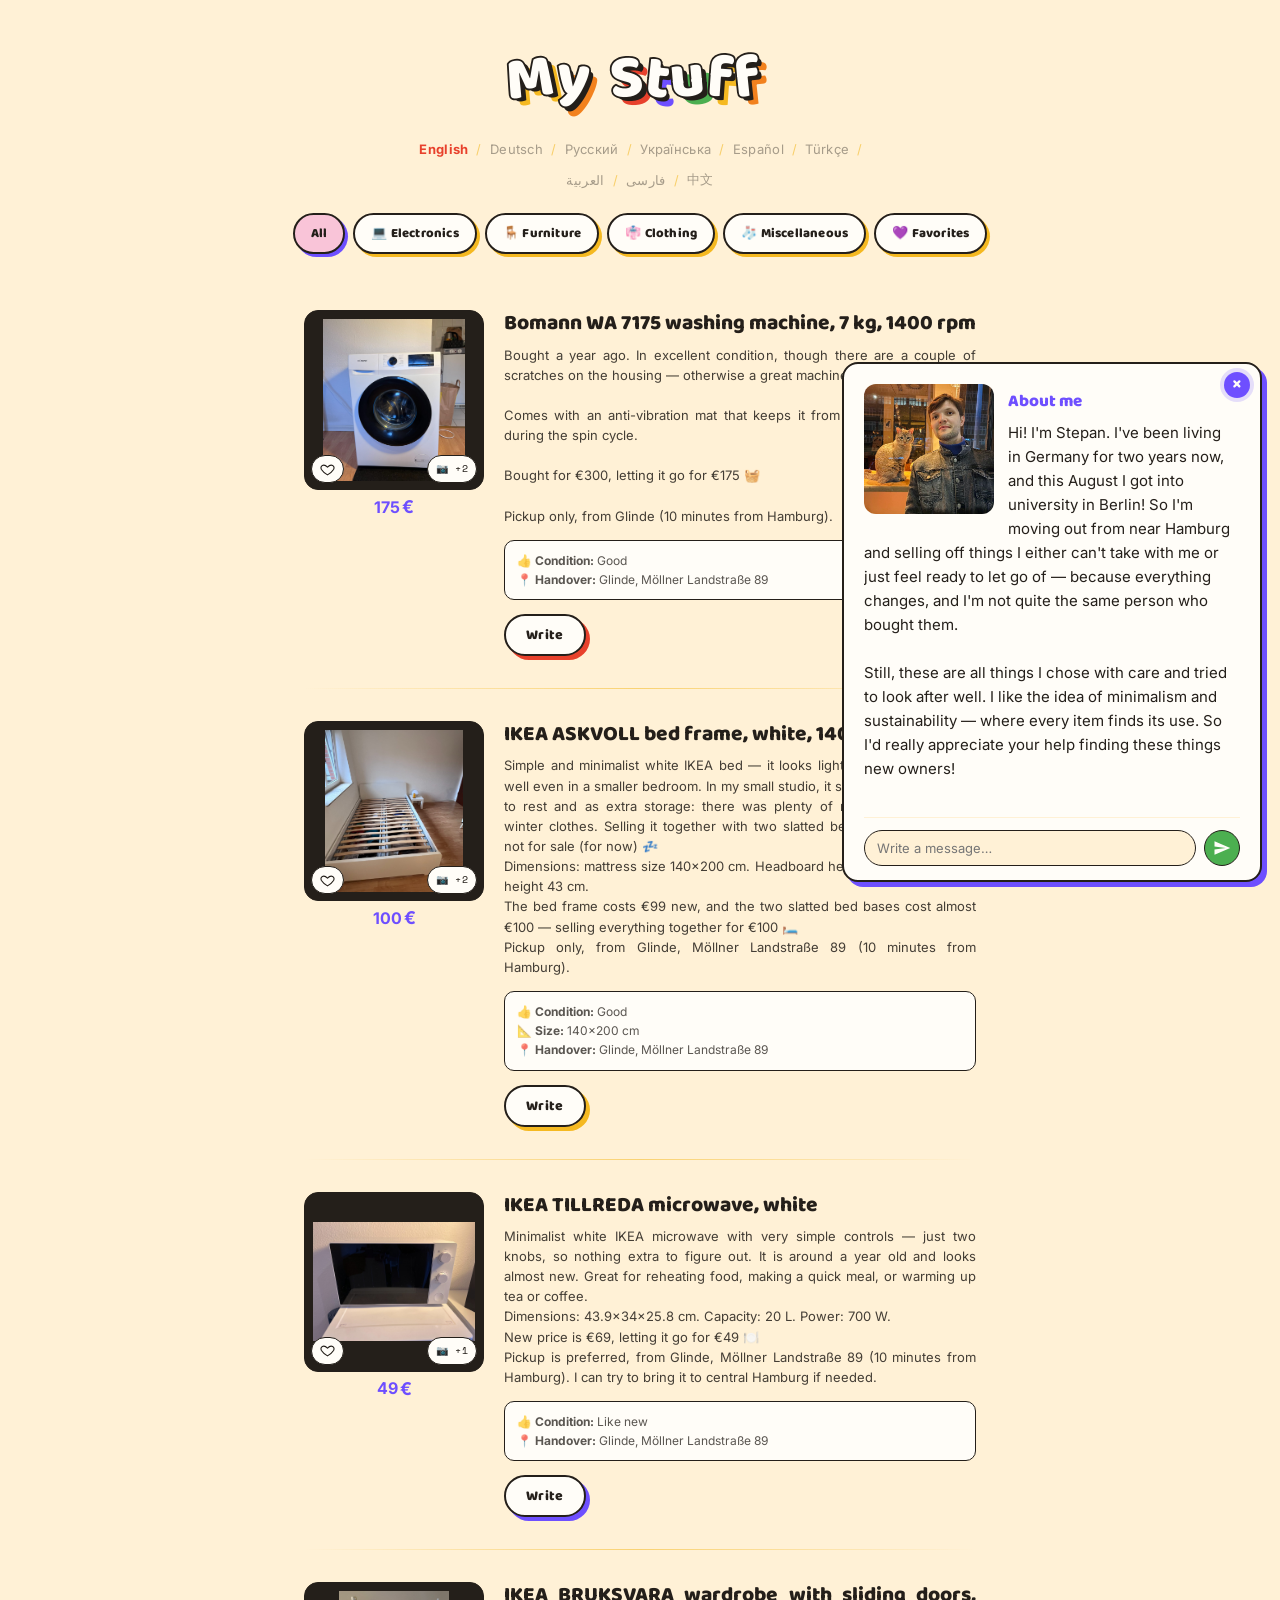
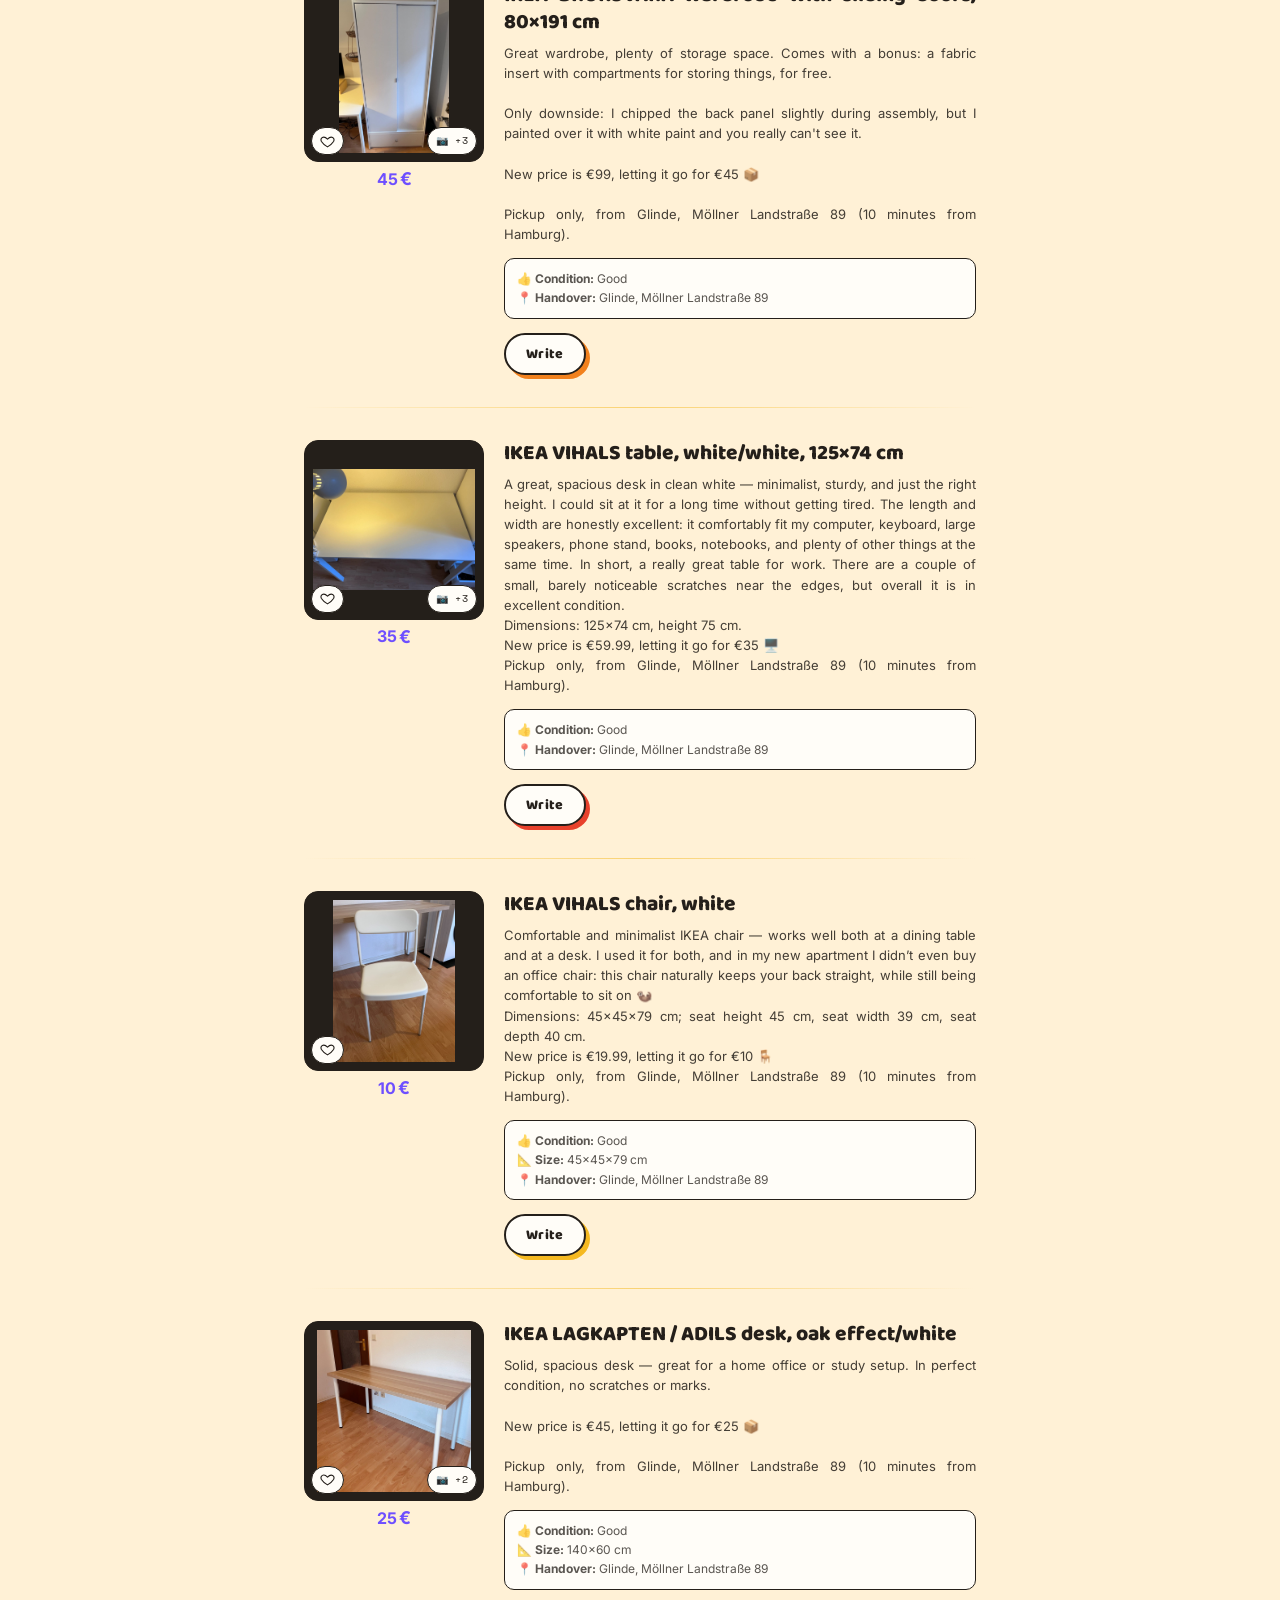
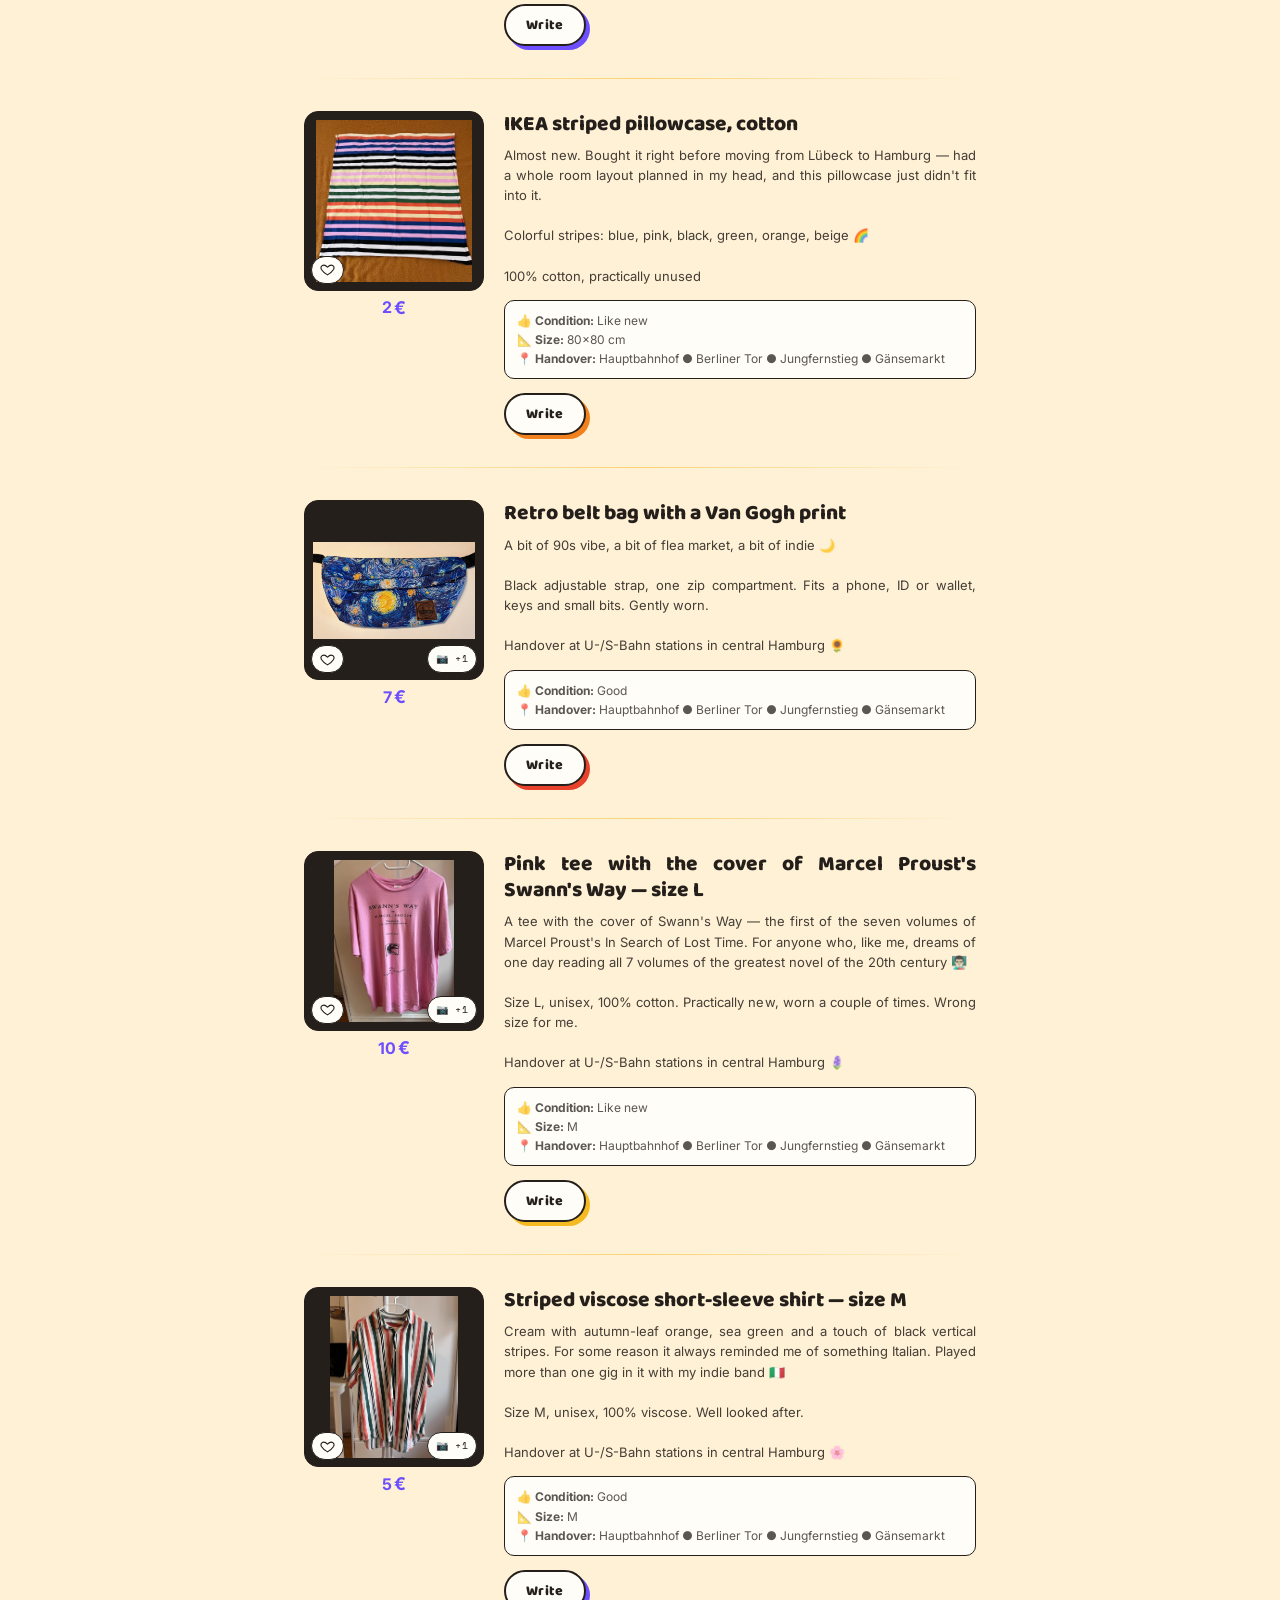
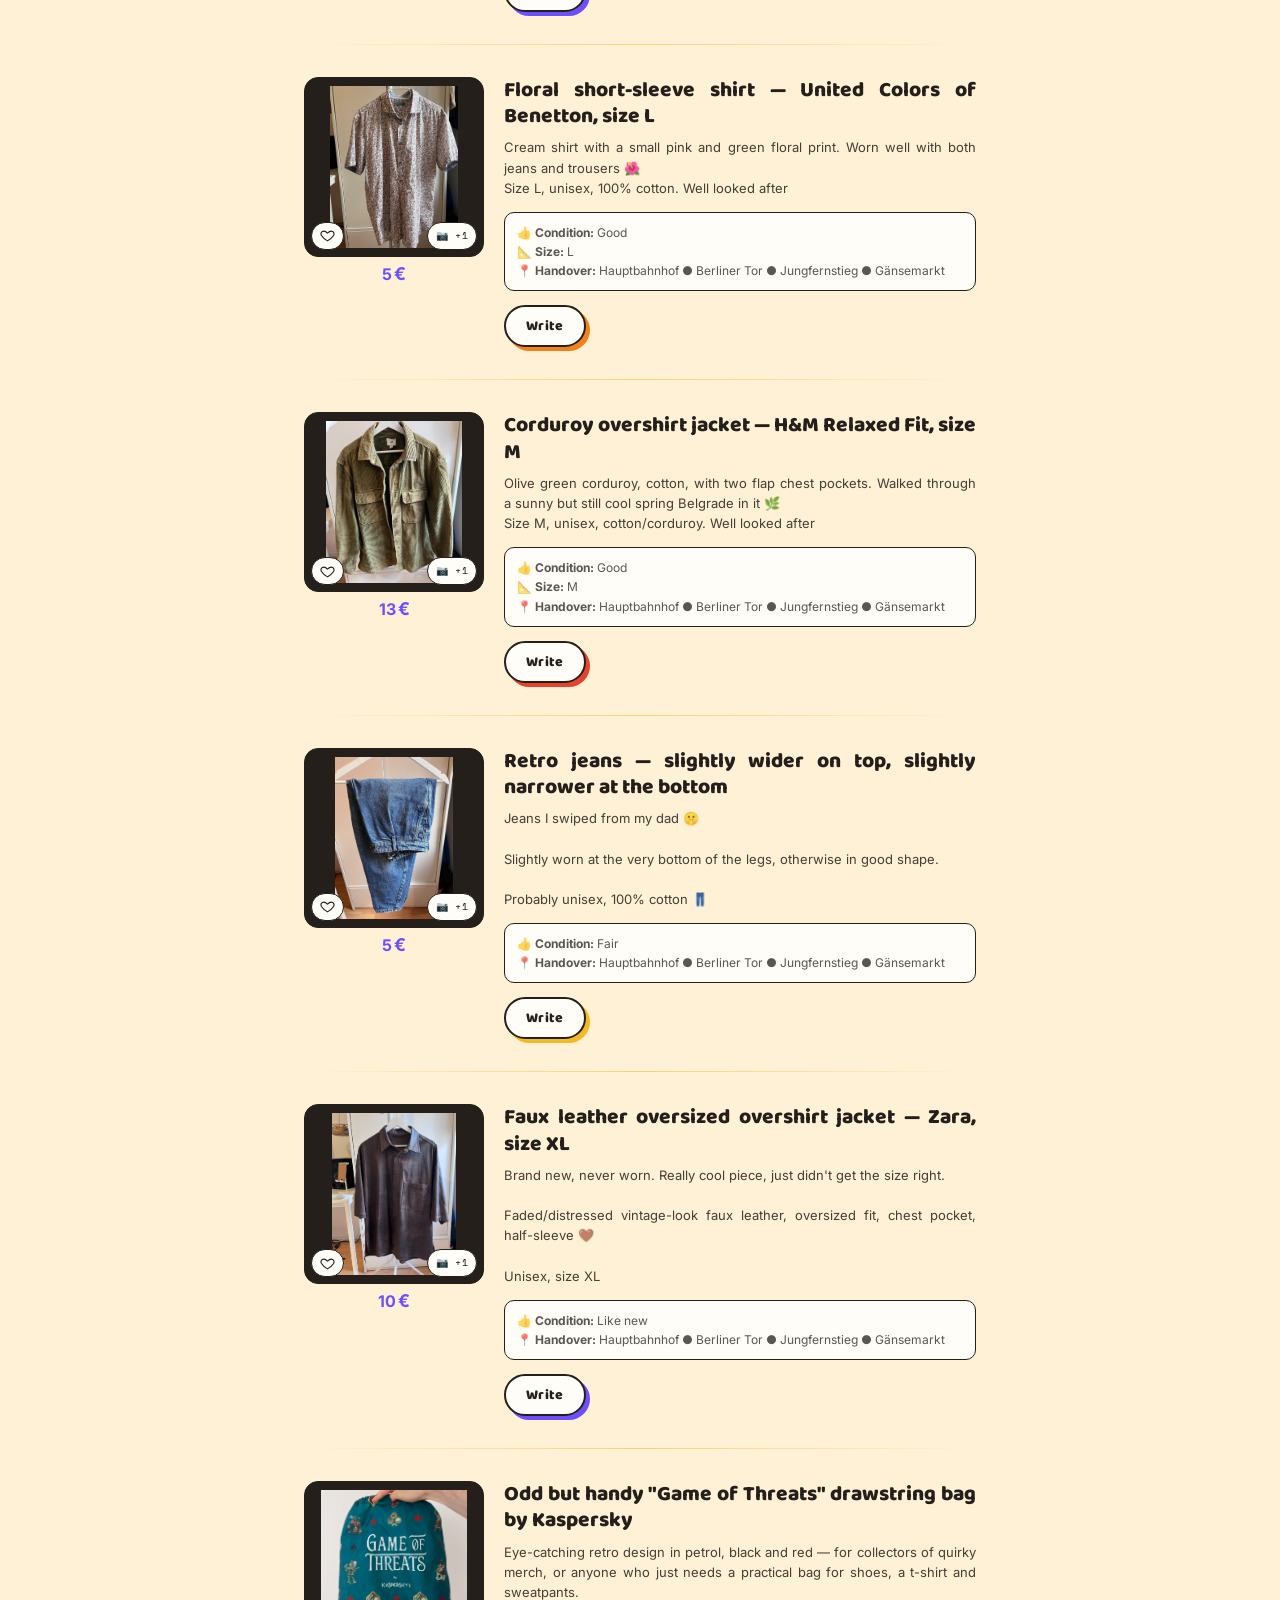
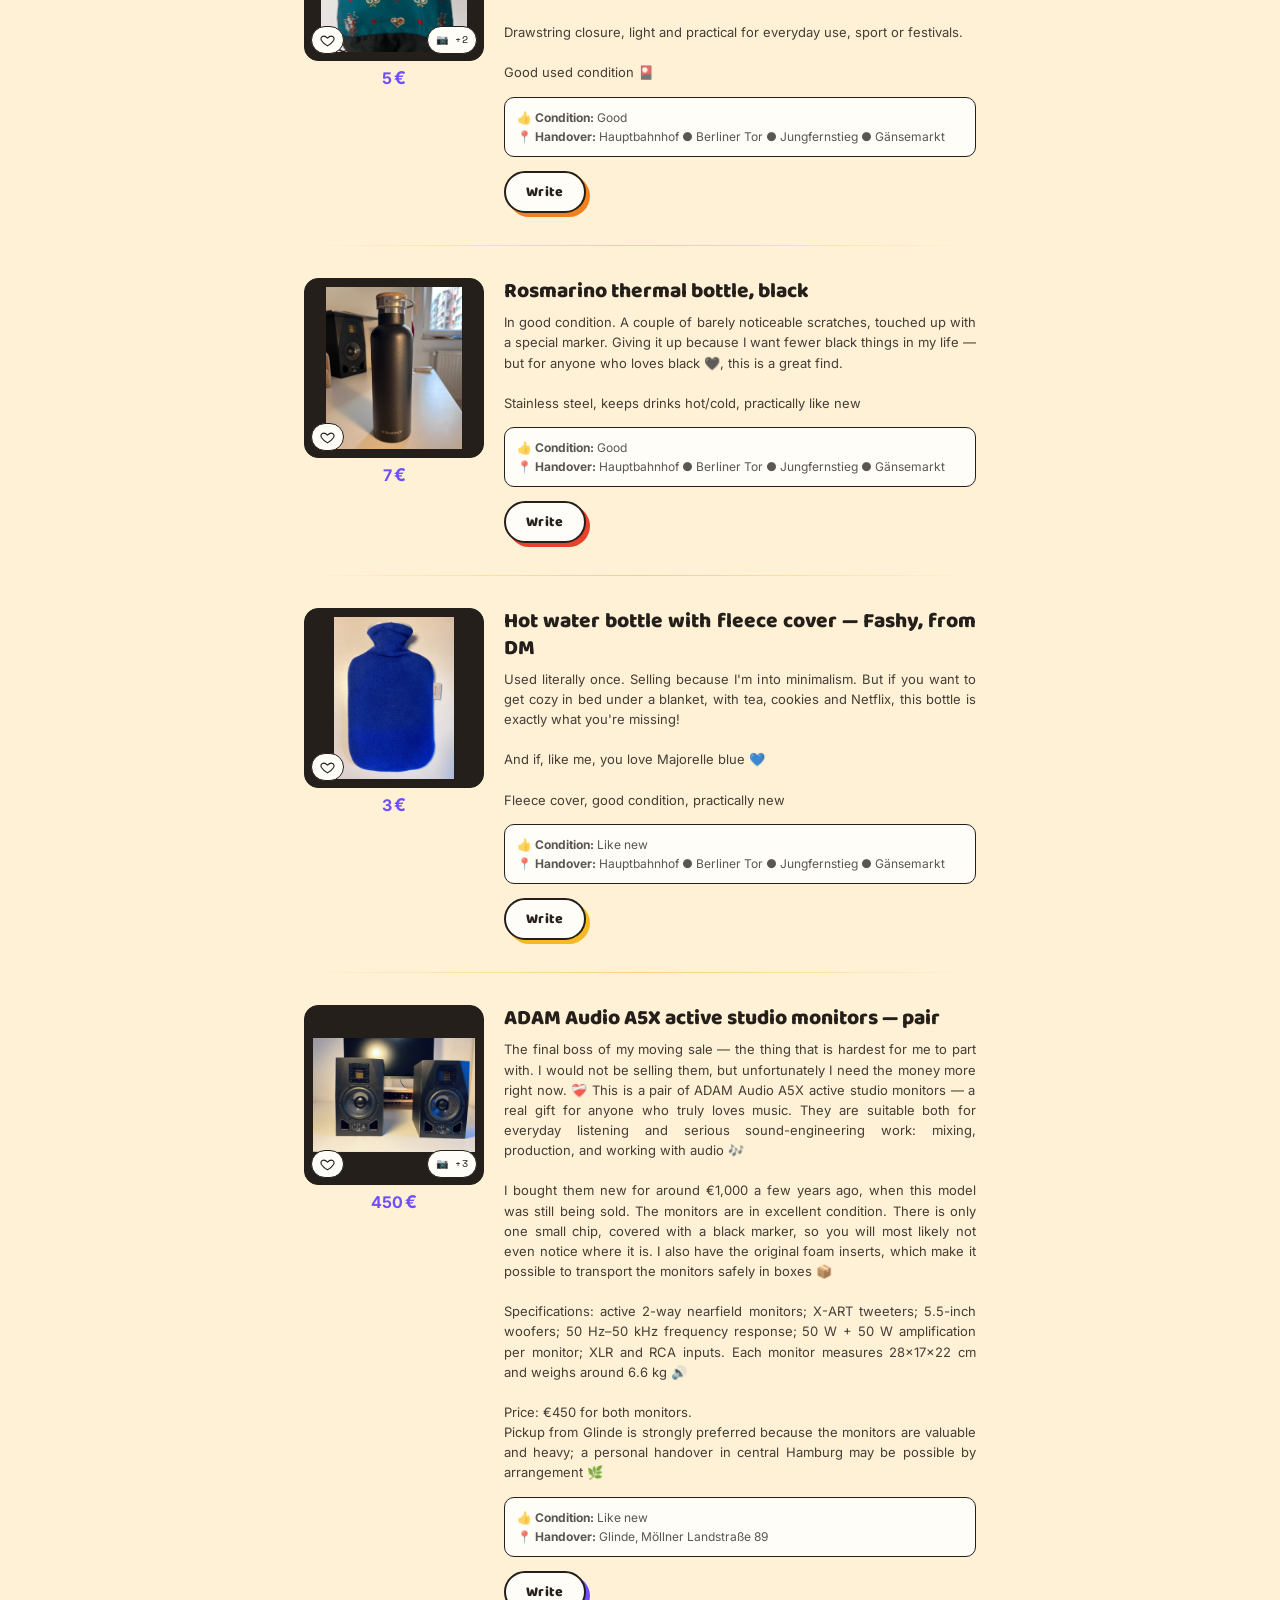
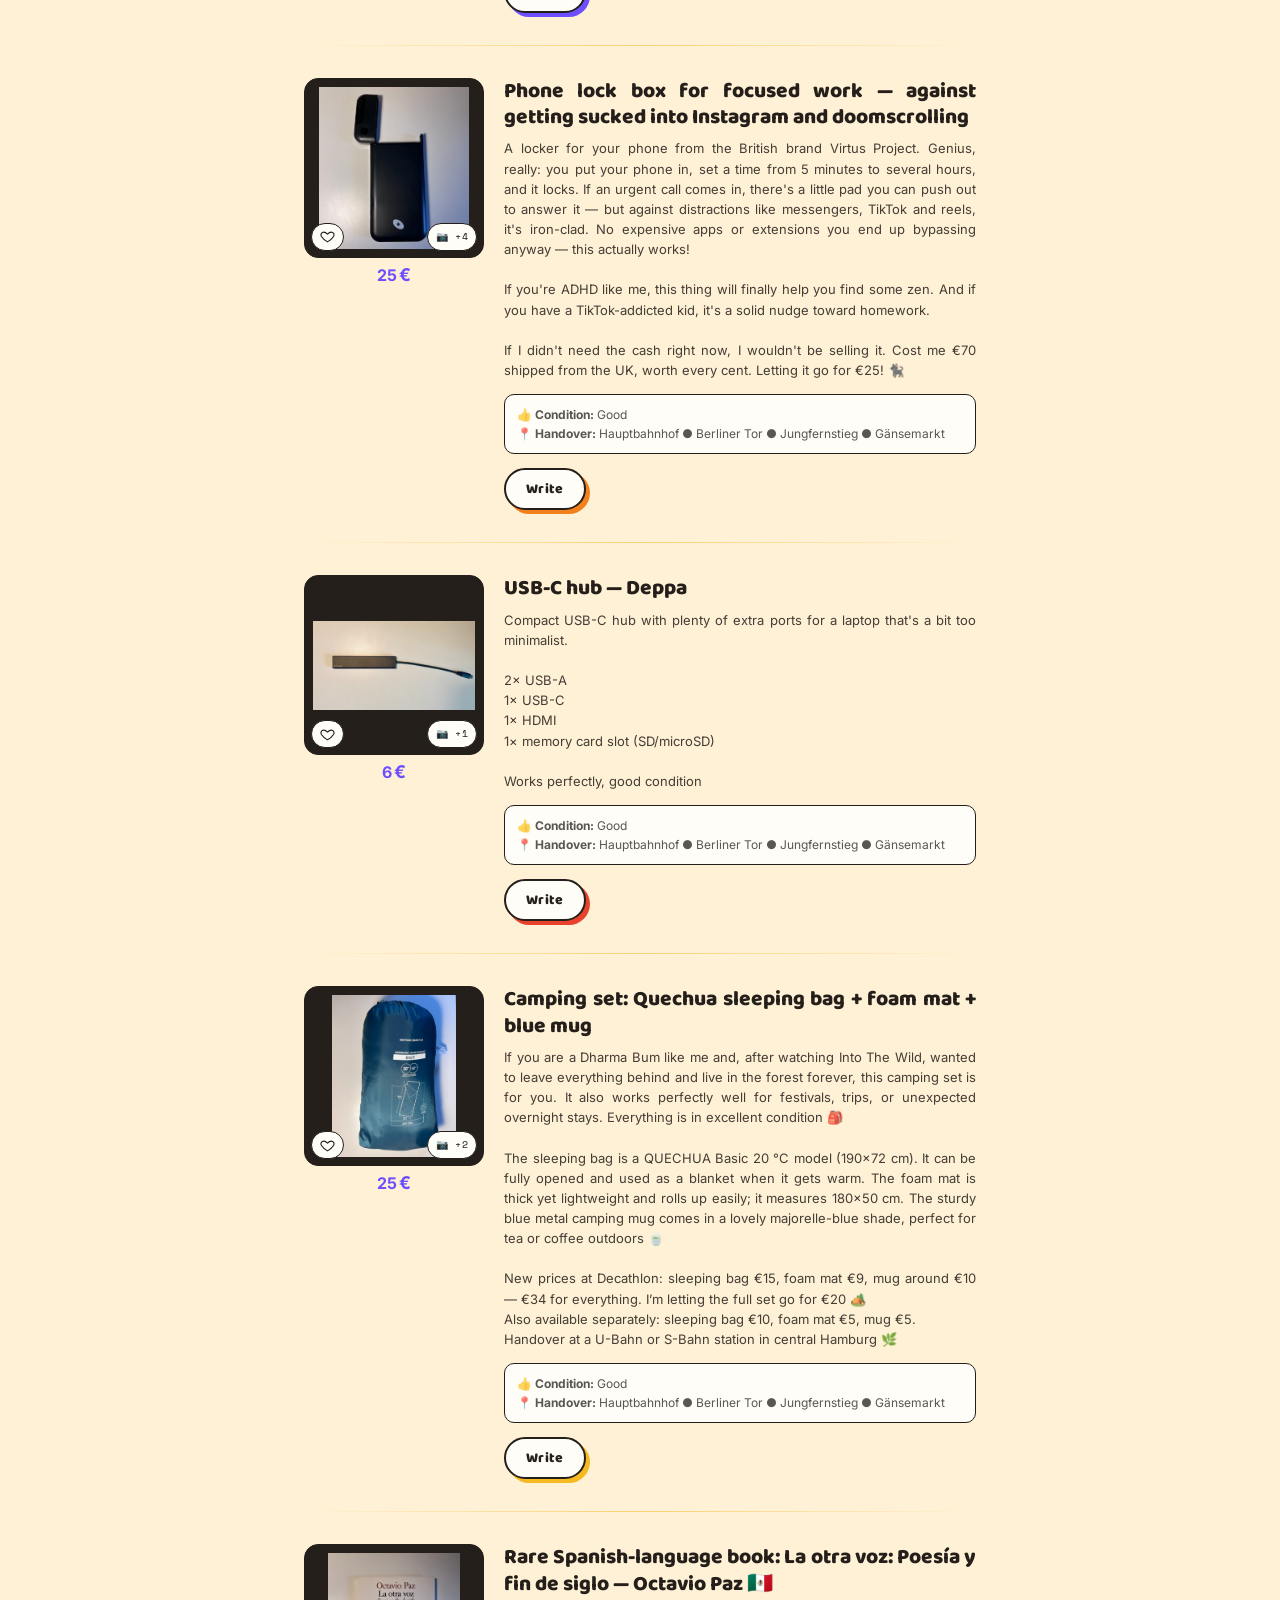
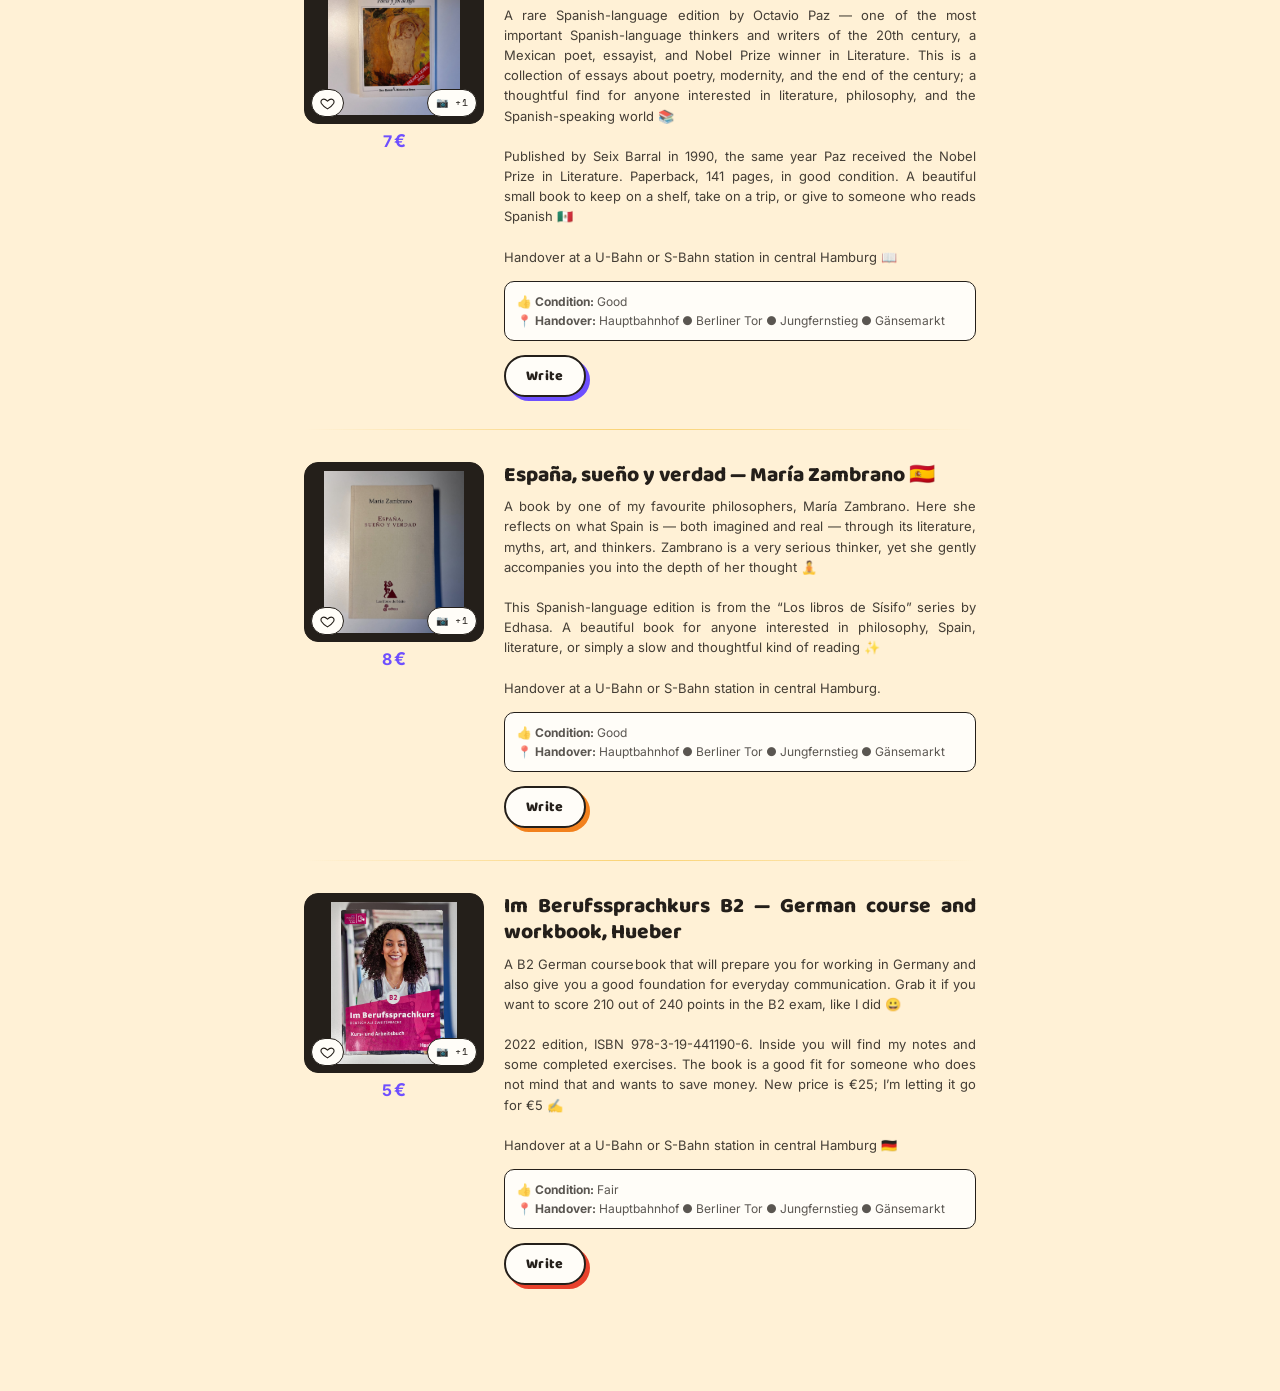
==== index.html @ 75463605 "Add files via upload" ====
<!DOCTYPE html>
<html lang="ru">
<head>
<meta charset="UTF-8">
<meta name="viewport" content="width=device-width, initial-scale=1.0">
<title>My Stuff</title>
<link rel="icon" type="image/svg+xml" href="favicon.svg">
<link rel="preconnect" href="https://fonts.googleapis.com">
<link rel="preconnect" href="https://fonts.gstatic.com" crossorigin>
<link href="https://fonts.googleapis.com/css2?family=Space+Mono:wght@400;700&family=DM+Serif+Display:ital@0;1&family=Baloo+2:wght@800&family=Nunito:wght@800;900&family=Inter:wght@400;500;600;700;800&display=swap" rel="stylesheet">
<link rel="stylesheet" href="style.css?v=20260905v">
</head>
<body>

<header class="topbar">
  <svg class="logo-svg" viewBox="0 0 460 150" role="img" aria-label="My Stuff">
    <style>
      .ms-logo-letter { font-family: "Baloo 2", "Nunito", cursive, sans-serif; font-weight: 800; font-size: 100px; }
    </style>

    <g class="ms-logo-letter" transform="rotate(-7 49.85 84)">
      <text x="24" y="119" fill="#F5B921">M</text>
      <text x="17" y="112" fill="#241F1A">M</text>
      <text x="10" y="105" fill="#FFFDF8" stroke="#241F1A" stroke-width="6" paint-order="stroke fill">M</text>
    </g>

    <g class="ms-logo-letter" transform="rotate(5 119.25 84)">
      <text x="105.7" y="119" fill="#F2811D">y</text>
      <text x="98.7" y="112" fill="#241F1A">y</text>
      <text x="91.7" y="105" fill="#FFFDF8" stroke="#241F1A" stroke-width="6" paint-order="stroke fill">y</text>
    </g>

    <g class="ms-logo-letter" transform="rotate(-4 208.35 84)">
      <text x="194.8" y="119" fill="#E8412C">S</text>
      <text x="187.8" y="112" fill="#241F1A">S</text>
      <text x="180.8" y="105" fill="#FFFDF8" stroke="#241F1A" stroke-width="6" paint-order="stroke fill">S</text>
    </g>

    <g class="ms-logo-letter" transform="rotate(6 257.75 84)">
      <text x="251.9" y="119" fill="#6E4FFF">t</text>
      <text x="244.9" y="112" fill="#241F1A">t</text>
      <text x="237.9" y="105" fill="#FFFDF8" stroke="#241F1A" stroke-width="6" paint-order="stroke fill">t</text>
    </g>

    <g class="ms-logo-letter" transform="rotate(-5 308.7 84)">
      <text x="293.6" y="119" fill="#4CAF50">u</text>
      <text x="286.6" y="112" fill="#241F1A">u</text>
      <text x="279.6" y="105" fill="#FFFDF8" stroke="#241F1A" stroke-width="6" paint-order="stroke fill">u</text>
    </g>

    <g class="ms-logo-letter" transform="rotate(4 361.3 84)">
      <text x="353.8" y="119" fill="#F5B921">f</text>
      <text x="346.8" y="112" fill="#241F1A">f</text>
      <text x="339.8" y="105" fill="#FFFDF8" stroke="#241F1A" stroke-width="6" paint-order="stroke fill">f</text>
    </g>

    <g class="ms-logo-letter" transform="rotate(-6 406.3 84)">
      <text x="398.8" y="119" fill="#F2811D">f</text>
      <text x="391.8" y="112" fill="#241F1A">f</text>
      <text x="384.8" y="105" fill="#FFFDF8" stroke="#241F1A" stroke-width="6" paint-order="stroke fill">f</text>
    </g>
  </svg>
  <div class="lang-switch" role="group" aria-label="Language switch">
    <button class="lang-btn is-active" data-lang="en">English</button>
    <span class="lang-sep">/</span>
    <button class="lang-btn" data-lang="de">Deutsch</button>
    <span class="lang-sep">/</span>
    <button class="lang-btn" data-lang="ru">Русский</button>
    <span class="lang-sep">/</span>
    <button class="lang-btn" data-lang="uk">Українська</button>
    <span class="lang-sep">/</span>
    <button class="lang-btn" data-lang="es">Español</button>
    <span class="lang-sep">/</span>
    <button class="lang-btn" data-lang="tr">Türkçe</button>
    <span class="lang-sep">/</span>
    <button class="lang-btn" data-lang="ar">العربية</button>
    <span class="lang-sep">/</span>
    <button class="lang-btn" data-lang="fa">فارسی</button>
    <span class="lang-sep">/</span>
    <button class="lang-btn" data-lang="zh">中文</button>
  </div>
</header>

<div class="category-bar" id="category-bar"></div>

<main class="list" id="product-list"></main>

<div class="lightbox" id="lightbox" aria-hidden="true">
  <div class="lightbox-inner">
    <button class="lb-close" id="lb-close" aria-label="Close">&times;</button>
    <button class="lb-arrow lb-prev" id="lb-prev" aria-label="Previous">&#8249;</button>
    <img class="lb-img" id="lb-img" src="" alt="">
    <button class="lb-arrow lb-next" id="lb-next" aria-label="Next">&#8250;</button>
    <div class="lb-dots" id="lb-dots"></div>
  </div>
</div>

<script src="data.js"></script>
<script src="script.js"></script>
</body>
</html>
---- style.css ----
:root {
  --bg: #FFF1D6;
  --ink: #241F1A;
  --paper: #FFFDF8;
  --green: #4CAF50;
  --yellow: #F5B921;
  --orange: #F2811D;
  --red: #E8412C;
  --blue: #6E4FFF;
  --soft-pink: #FBE0E6;
  --bubblegum: #FF4FA3;
  --light-pink: #F9C4D8;
  --lead: #24223A;
  /* совместимость со старыми названиями акцентов */
  --coral: var(--red);
  --gold: var(--yellow);
  --turquoise: var(--blue);
  --pink: var(--orange);
}

* { box-sizing: border-box; }

html {
  -webkit-text-size-adjust: 100%;
  text-size-adjust: 100%;
}

html, body {
  margin: 0;
  padding: 0;
  background: var(--bg);
  color: var(--ink);
  font-family: "Inter", sans-serif;
}

/* ---------- Header ---------- */

.topbar {
  display: flex;
  flex-direction: column;
  align-items: center;
  gap: 14px;
  max-width: 720px;
  margin: 0 auto;
  padding: 32px 24px 16px;
}

.brand {
  font-family: "DM Serif Display", serif;
  font-size: 28px;
  letter-spacing: 0.5px;
}

/* ---------- Bubble logo ---------- */

.logo-svg {
  display: block;
  width: clamp(160px, 42vw, 280px);
  height: auto;
  direction: ltr;
  visibility: hidden;
}

.logo-svg.is-ready {
  visibility: visible;
}

.lang-switch {
  display: flex;
  flex-wrap: wrap;
  align-items: center;
  justify-content: center;
  gap: 6px;
  max-width: 480px;
  font-size: 13px;
  letter-spacing: 0.5px;
  direction: ltr;
}

.lang-sep {
  color: var(--gold);
  opacity: 0.6;
}

.lang-btn {
  background: none;
  border: none;
  font-family: inherit;
  font-size: 13px;
  letter-spacing: 0.3px;
  white-space: nowrap;
  color: var(--ink);
  opacity: 0.4;
  cursor: pointer;
  padding: 4px 2px;
}

.lang-btn.is-active {
  opacity: 1;
  color: var(--coral);
  font-weight: 700;
}

/* ---------- Categories ---------- */

.category-bar {
  display: flex;
  flex-wrap: nowrap;
  justify-content: center;
  gap: 8px;
  max-width: 720px;
  margin: 0 auto;
  padding: 4px 24px 18px;
  overflow-x: auto;
  -webkit-overflow-scrolling: touch;
}

.cat-pill {
  flex-shrink: 0;
  white-space: nowrap;
  font-family: "Baloo 2", "Nunito", sans-serif;
  font-weight: 800;
  font-size: 13px;
  letter-spacing: 0.2px;
  border: 2px solid var(--ink);
  border-radius: 999px;
  padding: 8px 16px;
  background: var(--paper);
  color: var(--ink);
  cursor: pointer;
  box-shadow: 3px 3px 0 var(--yellow);
  transition: transform 0.12s ease, box-shadow 0.12s ease;
}

.heart-icon {
  display: inline-block;
  vertical-align: -0.15em;
}

.heart-icon path {
  fill: none;
  stroke: currentColor;
  stroke-width: 1.8;
  stroke-linejoin: round;
}

.heart-icon.is-filled path {
  fill: currentColor;
}

.cat-pill:hover {
  transform: translate(1px, 1px);
  box-shadow: 2px 2px 0 var(--yellow);
}

.cat-pill.is-active {
  background: var(--light-pink);
  border-color: var(--ink);
  color: var(--ink);
  box-shadow: 3px 3px 0 var(--blue);
}

/* ---------- About me bubble ---------- */

.about-widget {
  position: fixed;
  bottom: 18px;
  right: 18px;
  z-index: 60;
  display: flex;
  flex-direction: column;
  align-items: flex-end;
  gap: 10px;
}

.about-bubble {
  position: relative;
  display: flex;
  flex-direction: column;
  width: min(420px, calc(100vw - 32px));
  max-height: min(70vh, 520px);
  background: var(--paper);
  border: 2px solid var(--ink);
  border-radius: 16px;
  padding: 20px 20px 14px;
  box-shadow: 5px 5px 0 var(--blue);
  font-family: "Inter", sans-serif;
}

.about-scroll {
  overflow-y: auto;
  min-height: 0;
}

.about-widget.is-minimized .about-bubble {
  display: none;
}

.about-widget:not(.is-minimized) .about-fab {
  display: none;
}

.about-fab {
  width: 52px;
  height: 52px;
  border-radius: 50%;
  border: 2px solid var(--ink);
  background: var(--paper);
  color: var(--ink);
  cursor: pointer;
  box-shadow: 4px 4px 0 var(--blue);
  display: flex;
  align-items: center;
  justify-content: center;
  overflow: hidden;
  padding: 0;
}

.about-fab img {
  width: 100%;
  height: 100%;
  object-fit: cover;
}

.about-minimize {
  position: absolute;
  top: 8px;
  right: 10px;
  width: 26px;
  height: 26px;
  border-radius: 50%;
  background: var(--blue);
  border: none;
  cursor: pointer;
  color: var(--paper);
  box-shadow: 0 0 0 4px rgba(110, 79, 255, 0.18);
  display: flex;
  align-items: center;
  justify-content: center;
  padding: 0 0 2px;
}

.about-minimize:hover {
  transform: scale(1.08);
}

.about-photo {
  float: left;
  width: 130px;
  height: 130px;
  border-radius: 12px;
  margin: 0 14px 8px 0;
  display: block;
  object-fit: cover;
}

.about-title {
  font-family: "Baloo 2", "Nunito", sans-serif;
  font-weight: 800;
  font-size: 17px;
  color: var(--blue);
  margin: 4px 0 6px;
  padding-right: 24px;
}

.about-text {
  font-size: 15px;
  line-height: 1.6;
  white-space: pre-wrap;
  padding-right: 6px;
}

.about-reply-row {
  display: flex;
  flex-shrink: 0;
  gap: 8px;
  margin-top: 14px;
  padding-top: 12px;
  border-top: 1.5px solid var(--bg);
}

.about-reply-input {
  flex: 1;
  min-width: 0;
  font-family: "Inter", sans-serif;
  font-size: 13px;
  padding: 8px 12px;
  border: 1.5px solid var(--ink);
  border-radius: 999px;
  background: var(--bg);
  color: var(--ink);
}

.about-send-btn {
  flex-shrink: 0;
  width: 36px;
  height: 36px;
  border-radius: 50%;
  border: 1.5px solid var(--ink);
  background: var(--green);
  color: var(--paper);
  cursor: pointer;
  display: flex;
  align-items: center;
  justify-content: center;
  padding: 0;
}

@media (max-width: 480px) {
  .about-widget {
    position: static;
    display: contents;
  }
  .about-fab {
    position: fixed;
    top: 12px;
    right: 12px;
    bottom: auto;
    left: auto;
    z-index: 60;
  }
  .about-bubble {
    position: fixed;
    top: 50%;
    left: 50%;
    right: auto;
    bottom: auto;
    transform: translate(-50%, -50%);
    width: min(340px, calc(100vw - 32px));
    max-height: min(80vh, 560px);
    z-index: 61;
  }
}

/* ---------- Product list ---------- */

.list {
  max-width: 720px;
  margin: 0 auto;
  padding: 12px 24px 80px;
}

.separator {
  height: 1px;
  margin: 6px 0;
  background: linear-gradient(90deg, transparent 0%, var(--gold) 50%, transparent 100%);
  opacity: 0.55;
}

.product {
  display: grid;
  grid-template-columns: 180px 1fr;
  gap: 20px;
  padding: 26px 0;
  align-items: start;
}

.photo-col {
  display: flex;
  flex-direction: column;
  align-items: center;
  gap: 8px;
}

.price-tag {
  display: flex;
  align-items: center;
  justify-content: center;
  gap: 2px;
  font-weight: 700;
  color: var(--blue);
  font-size: 16px;
  line-height: 1;
}

.price-currency {
  font-size: 1.1em;
  line-height: 1;
}

.product-photo {
  position: relative;
  width: 180px;
  height: 180px;
  border: 1px solid var(--ink);
  border-radius: 14px;
  cursor: pointer;
  overflow: hidden;
  background: var(--ink);
  padding: 8px;
}

.product-photo img {
  width: 100%;
  height: 100%;
  object-fit: contain;
  display: block;
  transition: transform 0.25s ease;
}

.product-photo:hover img {
  transform: scale(1.06);
}

.product-photo .count {
  position: absolute;
  bottom: 6px;
  right: 6px;
  height: 28px;
  box-sizing: border-box;
  display: flex;
  align-items: center;
  gap: 3px;
  border: 1.5px solid var(--ink);
  border-radius: 999px;
  background: var(--paper);
  color: var(--ink);
  padding: 0 8px;
  font-family: "Space Mono", monospace;
  font-size: 10px;
  line-height: 1;
  letter-spacing: 0.5px;
}

.reserved-badge {
  position: absolute;
  top: 8px;
  left: 8px;
  right: 8px;
  z-index: 2;
  background: var(--ink);
  color: var(--paper);
  font-family: "Baloo 2", "Nunito", sans-serif;
  font-weight: 800;
  font-size: 10px;
  letter-spacing: 0.2px;
  padding: 4px 6px;
  text-align: center;
  box-shadow: 2px 2px 0 var(--coral);
  white-space: nowrap;
  overflow: hidden;
  text-overflow: ellipsis;
}

.product.is-reserved .product-photo img {
  filter: grayscale(0.5) brightness(0.82);
}

.like-btn {
  position: absolute;
  bottom: 6px;
  left: 6px;
  z-index: 2;
  height: 28px;
  box-sizing: border-box;
  display: flex;
  align-items: center;
  gap: 3px;
  border: 1.5px solid var(--ink);
  border-radius: 999px;
  background: var(--paper);
  color: var(--ink);
  padding: 0 8px;
  font-family: "Space Mono", monospace;
  font-size: 10px;
  line-height: 1;
  cursor: pointer;
  transition: transform 0.12s ease, background 0.12s ease, color 0.12s ease;
}

.like-btn:hover {
  transform: scale(1.06);
}

.like-btn:disabled {
  cursor: default;
}

.like-btn:disabled:hover {
  transform: none;
}

.like-btn.is-liked {
  background: var(--coral);
  border-color: var(--coral);
  color: var(--paper);
}

.product-title {
  font-family: "Baloo 2", "Nunito", sans-serif;
  font-weight: 800;
  font-size: 21px;
  line-height: 1.25;
  margin: 0 0 8px;
  cursor: pointer;
  text-align: justify;
}

.product-desc {
  font-size: 13px;
  line-height: 1.55;
  margin: 0 0 14px;
  opacity: 0.85;
  white-space: pre-wrap;
  text-align: justify;
}

.product-footer {
  display: flex;
  align-items: center;
  gap: 18px;
  flex-wrap: wrap;
}

.product-meta {
  margin: 2px 0 14px;
  padding: 10px 12px;
  background: var(--paper);
  border: 1px solid var(--ink);
  border-radius: 10px;
}

.meta-line {
  font-size: 12px;
  opacity: 0.75;
  line-height: 1.6;
}

.btn-write {
  --accent: var(--coral);
  font-family: "Baloo 2", "Nunito", sans-serif;
  font-weight: 800;
  font-size: 14px;
  letter-spacing: 0.3px;
  text-decoration: none;
  color: var(--ink);
  background: var(--paper);
  border: 2px solid var(--ink);
  border-radius: 999px;
  padding: 8px 20px;
  cursor: pointer;
  box-shadow: 4px 4px 0 var(--accent);
  transition: transform 0.12s ease, box-shadow 0.12s ease;
}

.btn-write.btn-c2 { --accent: var(--gold); }
.btn-write.btn-c3 { --accent: var(--turquoise); }
.btn-write.btn-c4 { --accent: var(--pink); }

.btn-write:hover {
  transform: translate(2px, 2px);
  box-shadow: 2px 2px 0 var(--accent);
}

.btn-write:active {
  transform: translate(4px, 4px);
  box-shadow: 0 0 0 var(--accent);
}

/* ---------- Lightbox ---------- */

.lightbox {
  position: fixed;
  inset: 0;
  background: rgba(66, 40, 61, 0.92);
  display: none;
  align-items: center;
  justify-content: center;
  z-index: 100;
  padding: 24px;
}

.lightbox.is-open {
  display: flex;
}

.lightbox-inner {
  position: relative;
  max-width: 560px;
  width: 100%;
  display: flex;
  flex-direction: column;
  align-items: center;
}

.lb-img {
  max-width: 100%;
  max-height: 70vh;
  border: 1px solid var(--gold);
  background: var(--bg);
}

.lb-close {
  position: absolute;
  top: -44px;
  right: 0;
  background: none;
  border: none;
  color: var(--bg);
  font-size: 30px;
  cursor: pointer;
  line-height: 1;
}

.lb-arrow {
  position: absolute;
  top: 50%;
  transform: translateY(-50%);
  background: none;
  border: none;
  color: var(--bg);
  font-size: 44px;
  cursor: pointer;
  line-height: 1;
  padding: 0 10px;
  user-select: none;
}

.lb-prev { left: -8px; }
.lb-next { right: -8px; }

@media (max-width: 520px) {
  .lb-arrow { font-size: 32px; }
  .lb-prev { left: 4px; }
  .lb-next { right: 4px; }
}

.lb-dots {
  display: flex;
  gap: 8px;
  margin-top: 14px;
}

.lb-dot {
  width: 7px;
  height: 7px;
  border-radius: 50%;
  background: var(--bubblegum);
  opacity: 0.35;
  cursor: pointer;
}

.lb-dot.is-active {
  opacity: 1;
  background: var(--bubblegum);
}

/* ---------- Responsive ---------- */

@media (max-width: 480px) {
  .product {
    display: block;
  }
  .product::after {
    content: "";
    display: table;
    clear: both;
  }
  .photo-col {
    float: left;
    width: 150px;
    margin: 0 14px 12px 0;
  }
  .product-photo {
    width: 150px;
    height: 150px;
    padding: 6px;
  }
  .product-title {
    font-size: 20px;
  }
  .product-desc {
    font-size: 14px;
  }
  .product-meta {
    clear: both;
  }
}

/* На экранах iPhone 13 и крупнее хватает места для двух рядов
   плашек категорий — прокрутка нужна только на совсем узких экранах. */
@media (min-width: 390px) and (max-width: 480px) {
  .category-bar {
    flex-wrap: wrap;
    overflow-x: visible;
    justify-content: center;
    padding: 4px 16px 14px;
  }
  .cat-pill {
    font-size: 13px;
    padding: 7px 14px;
  }
}
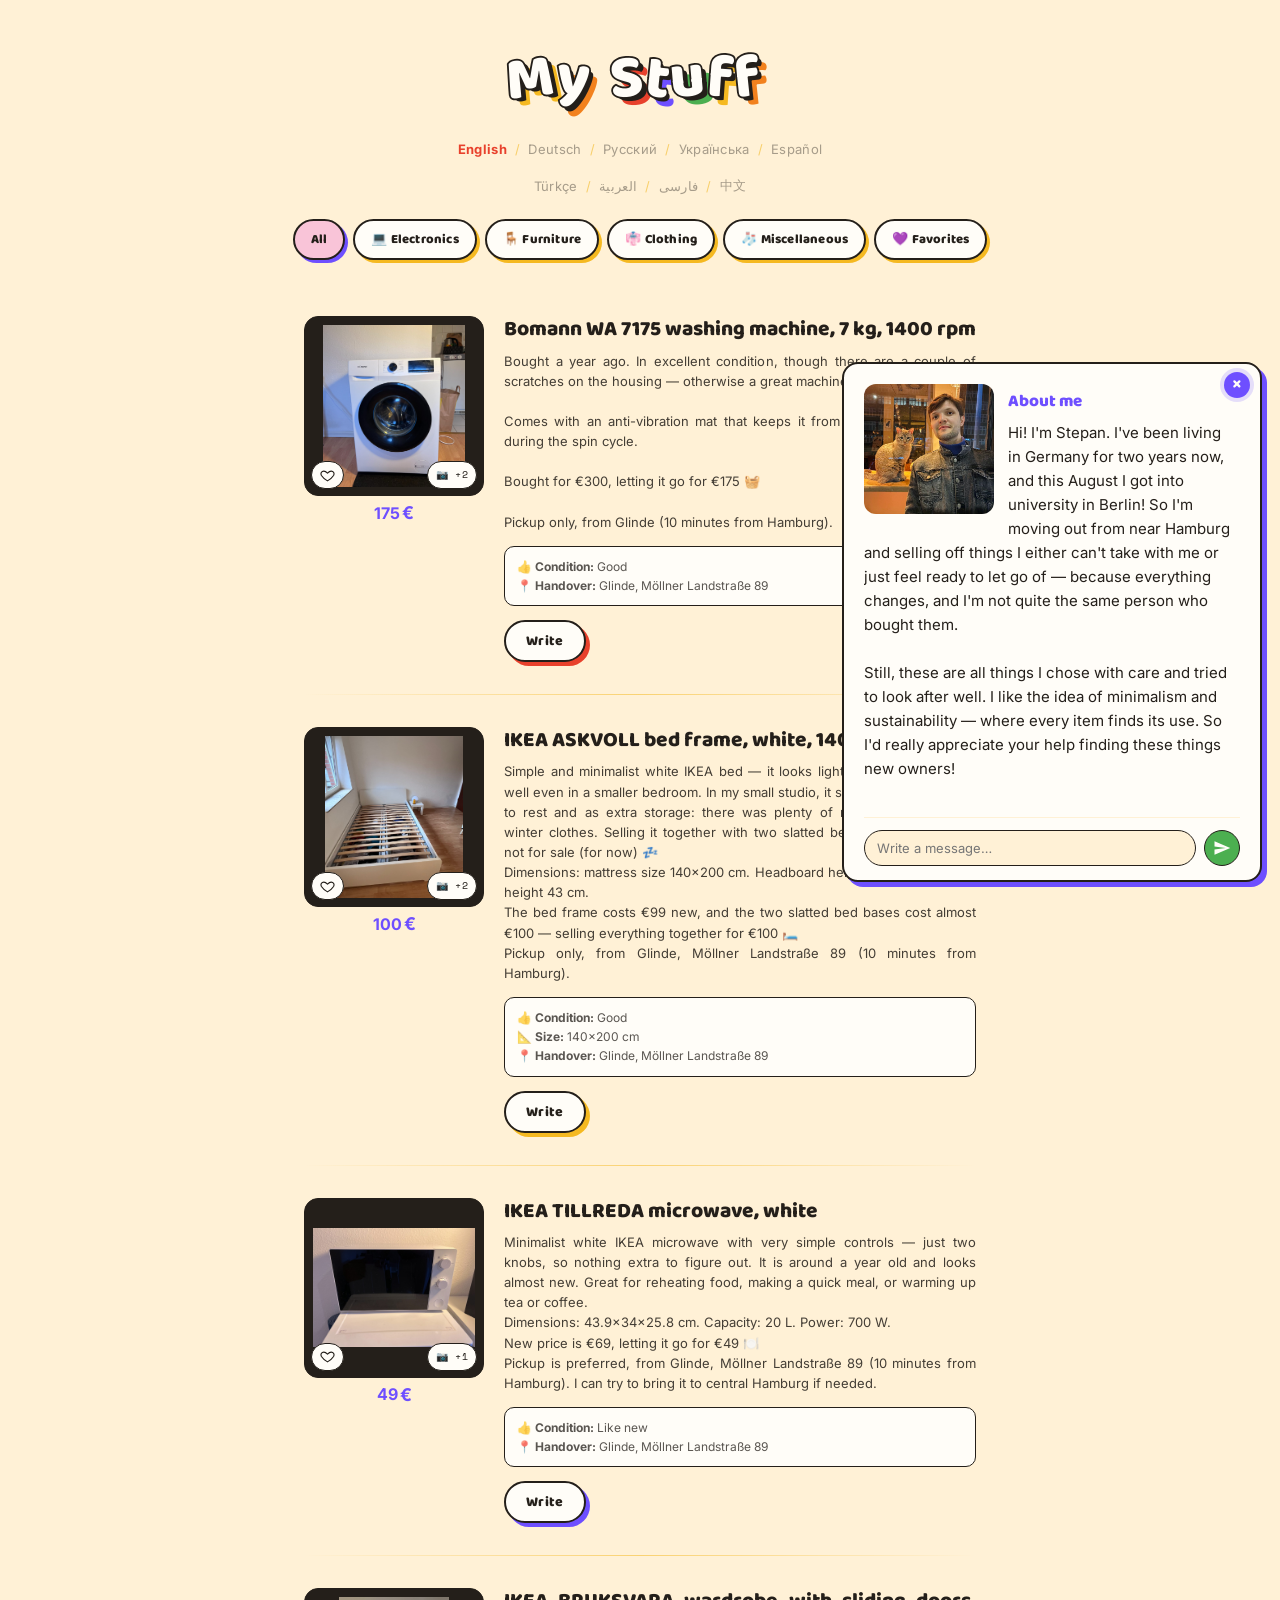
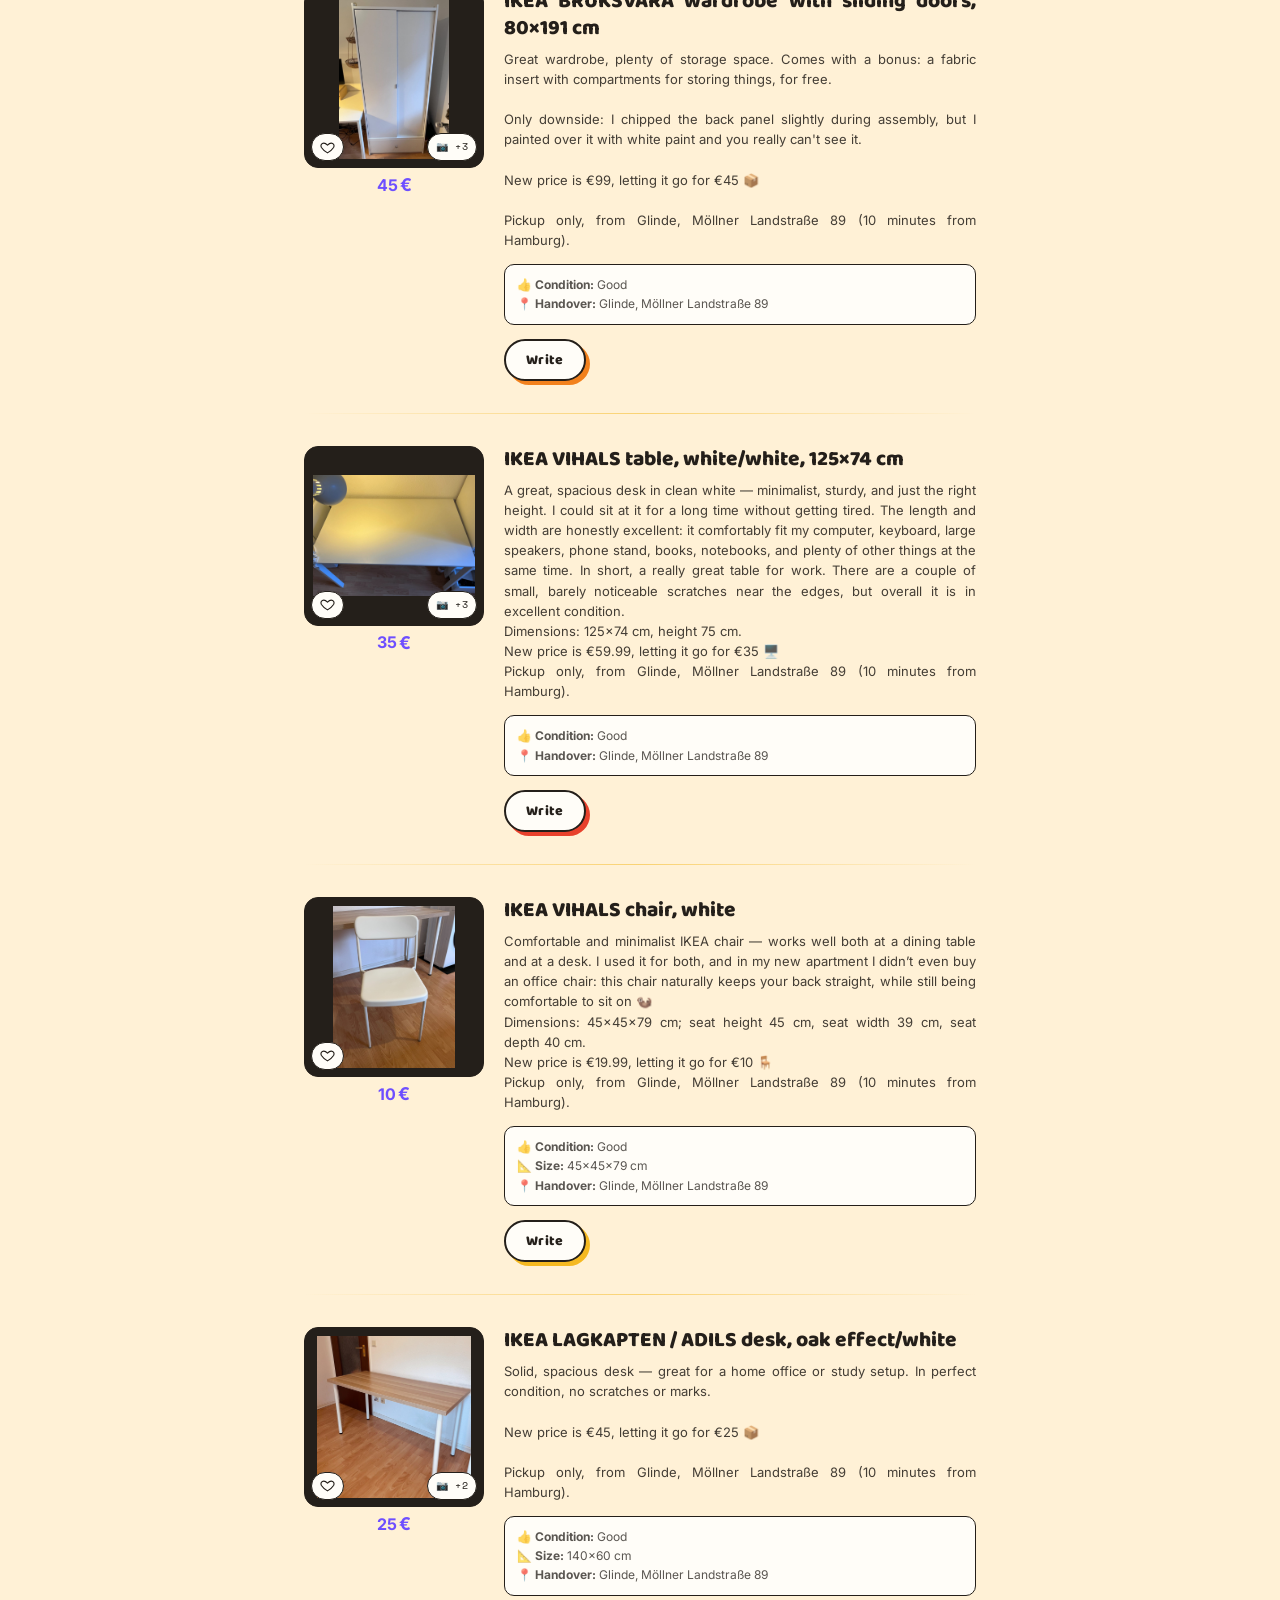
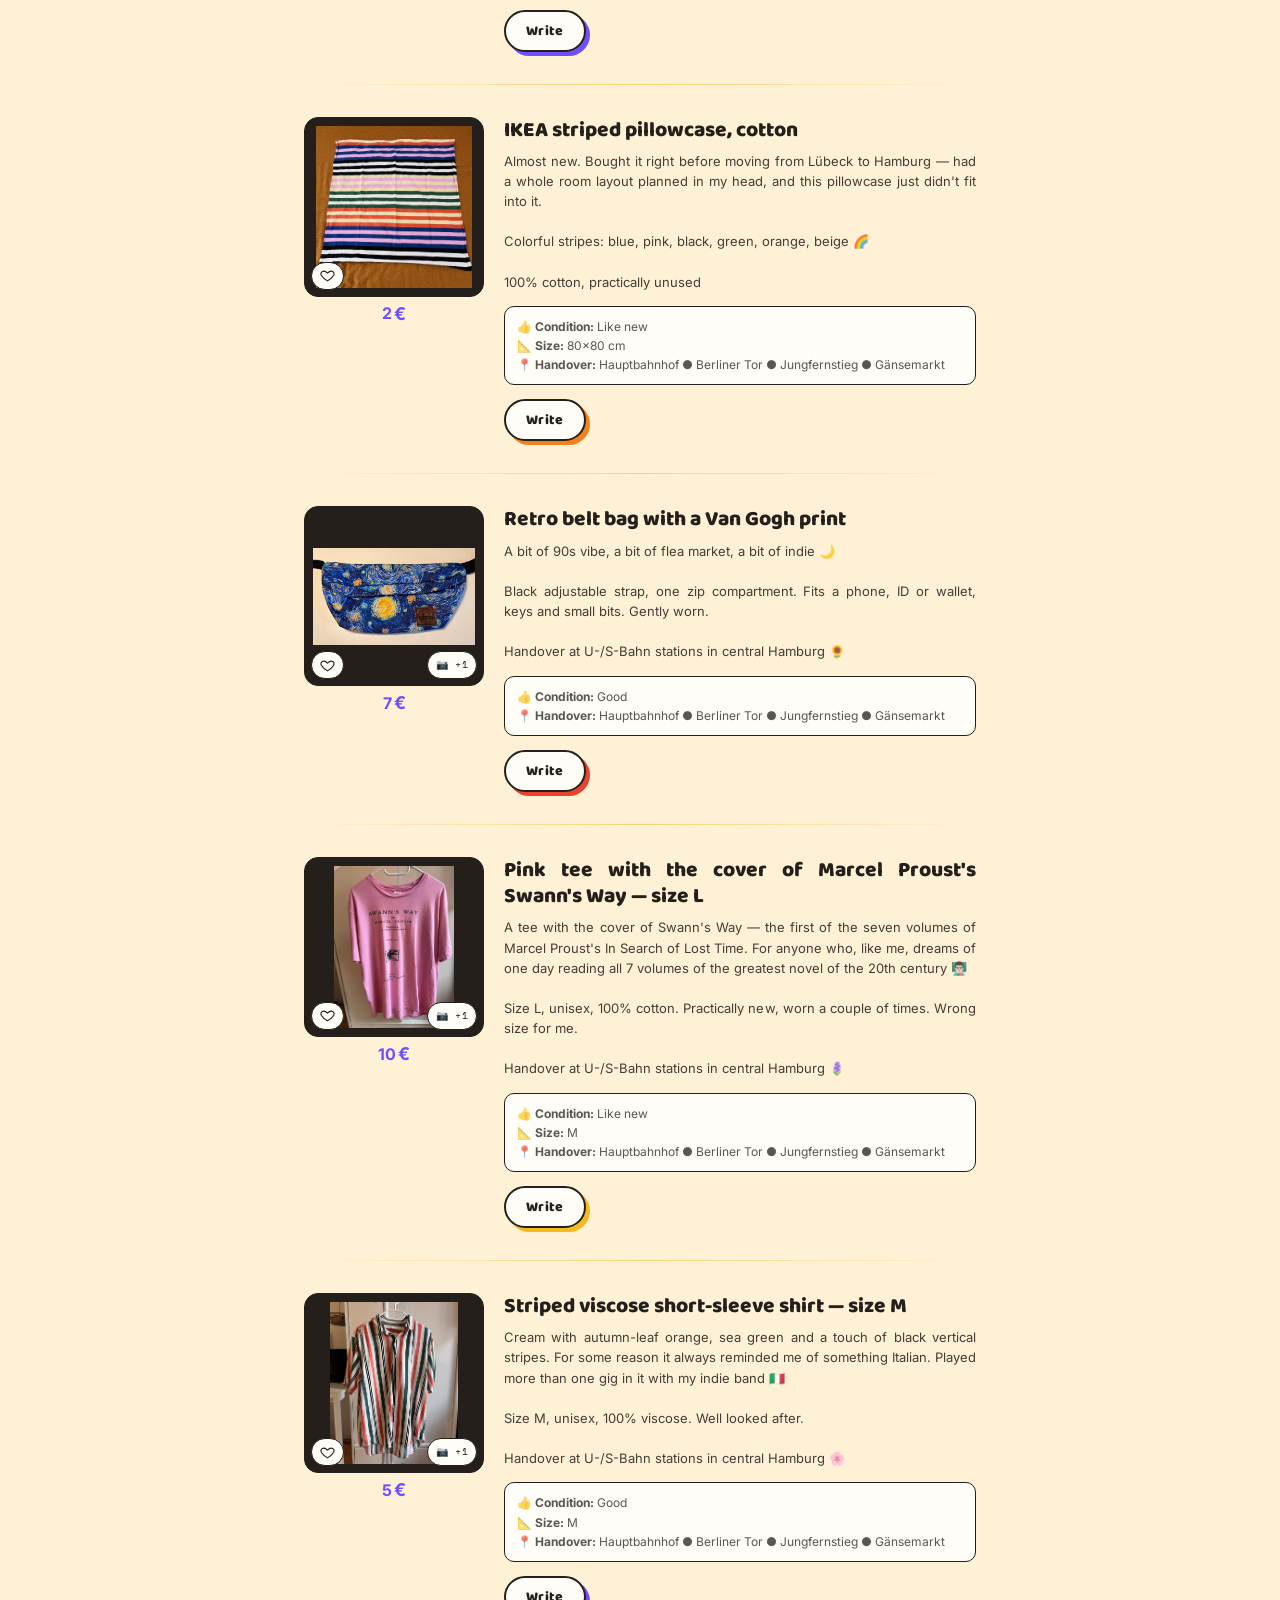
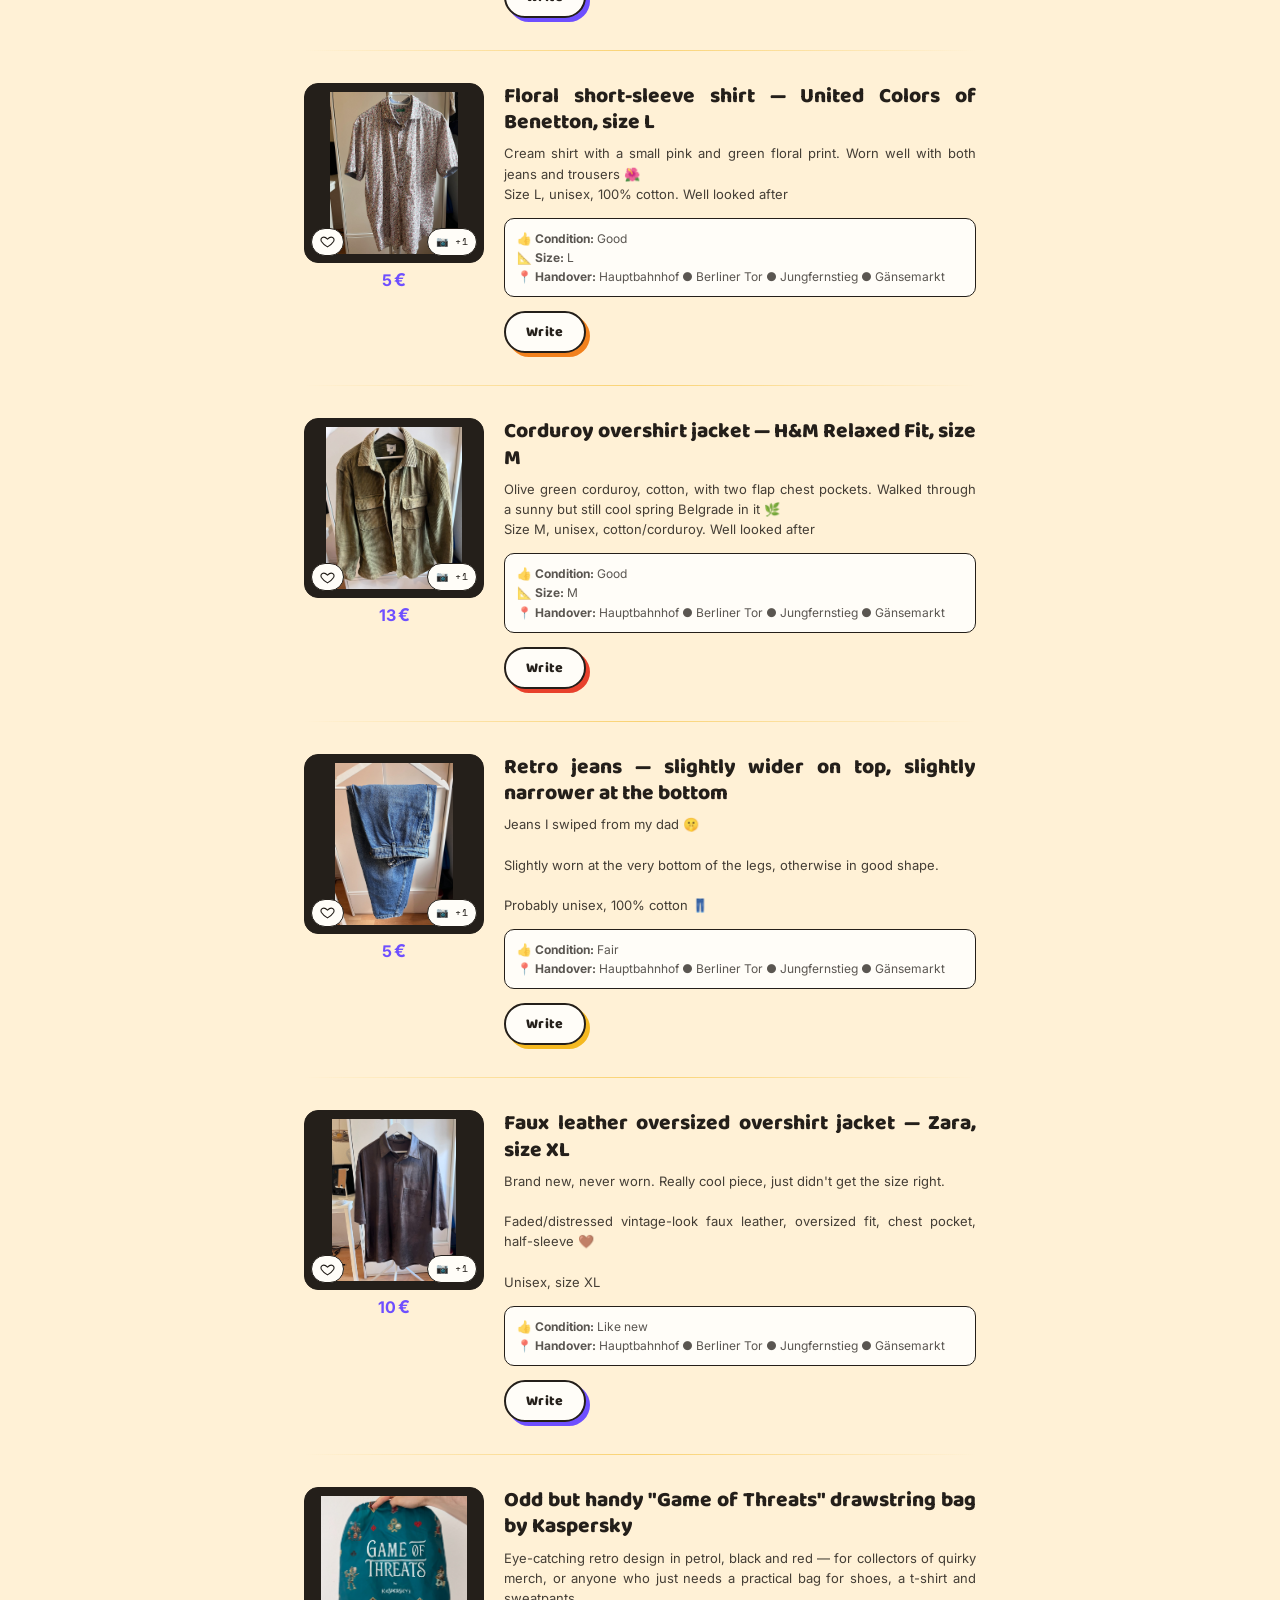
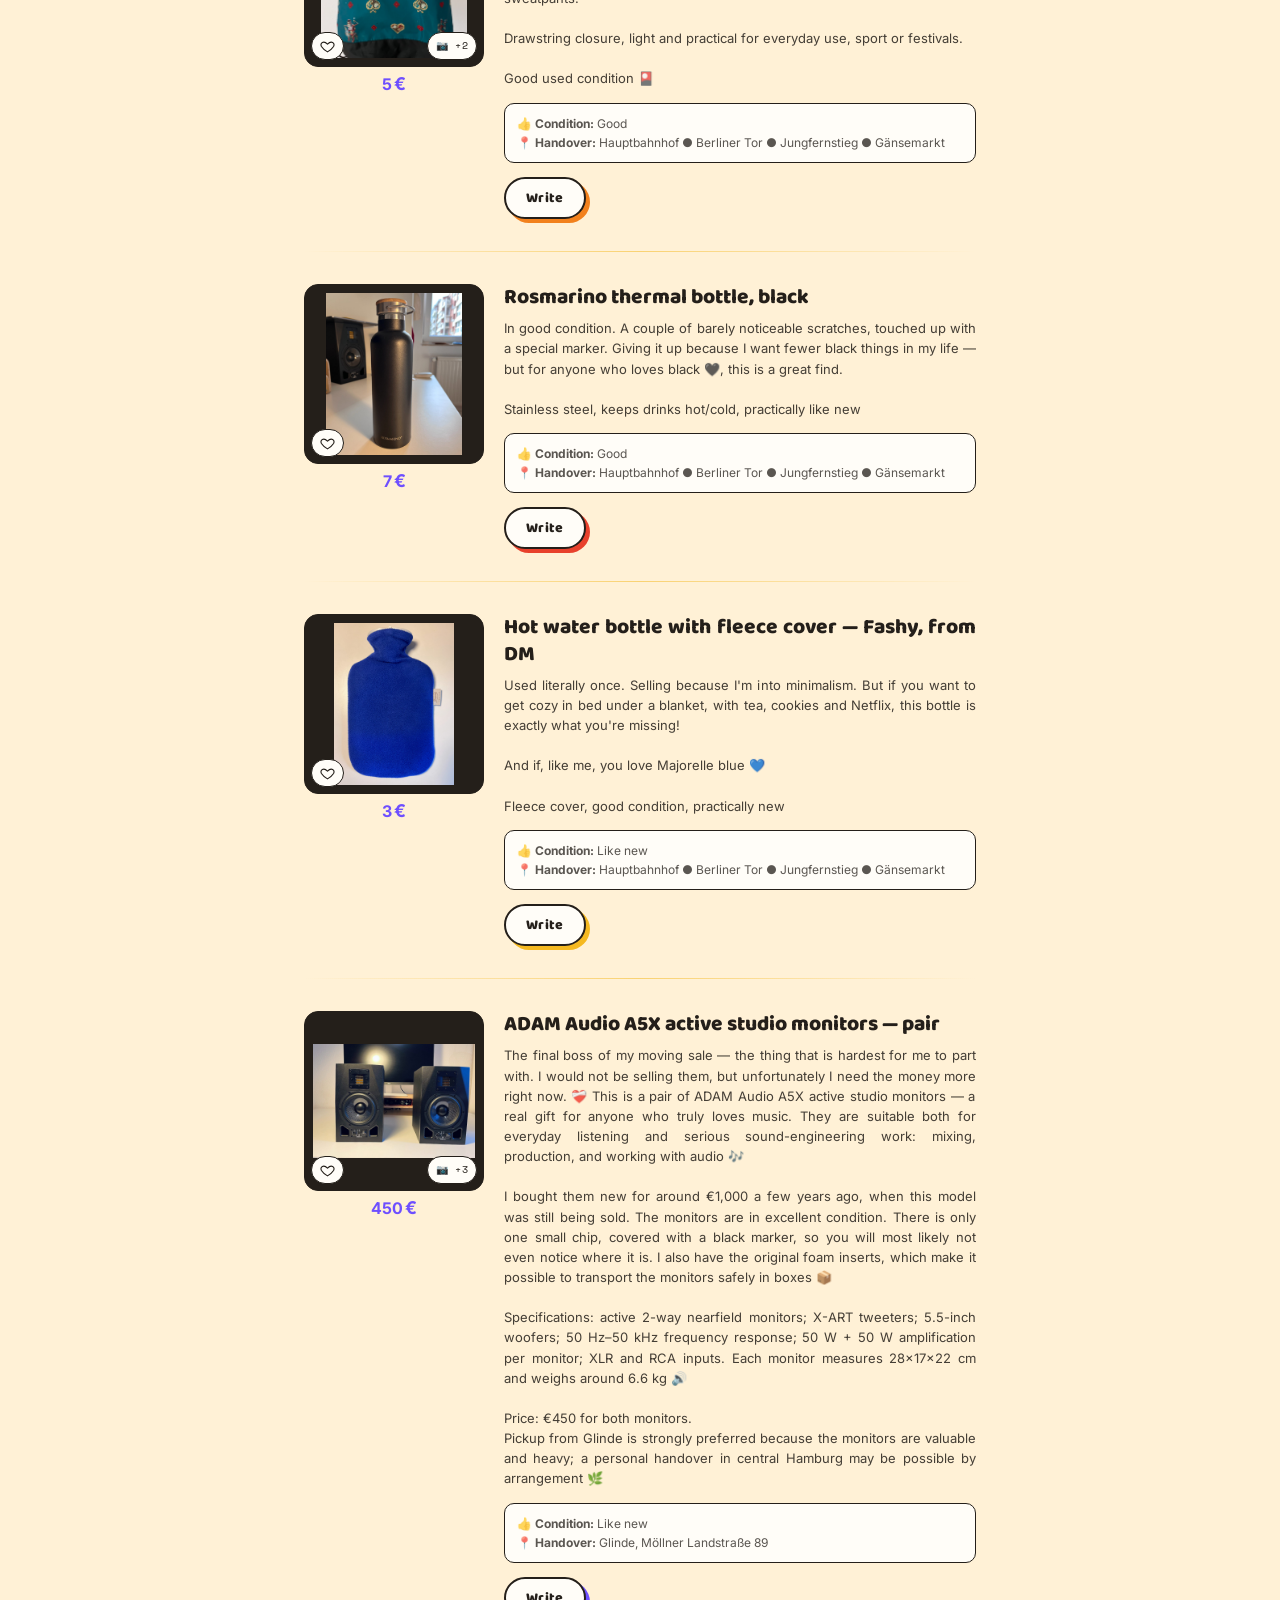
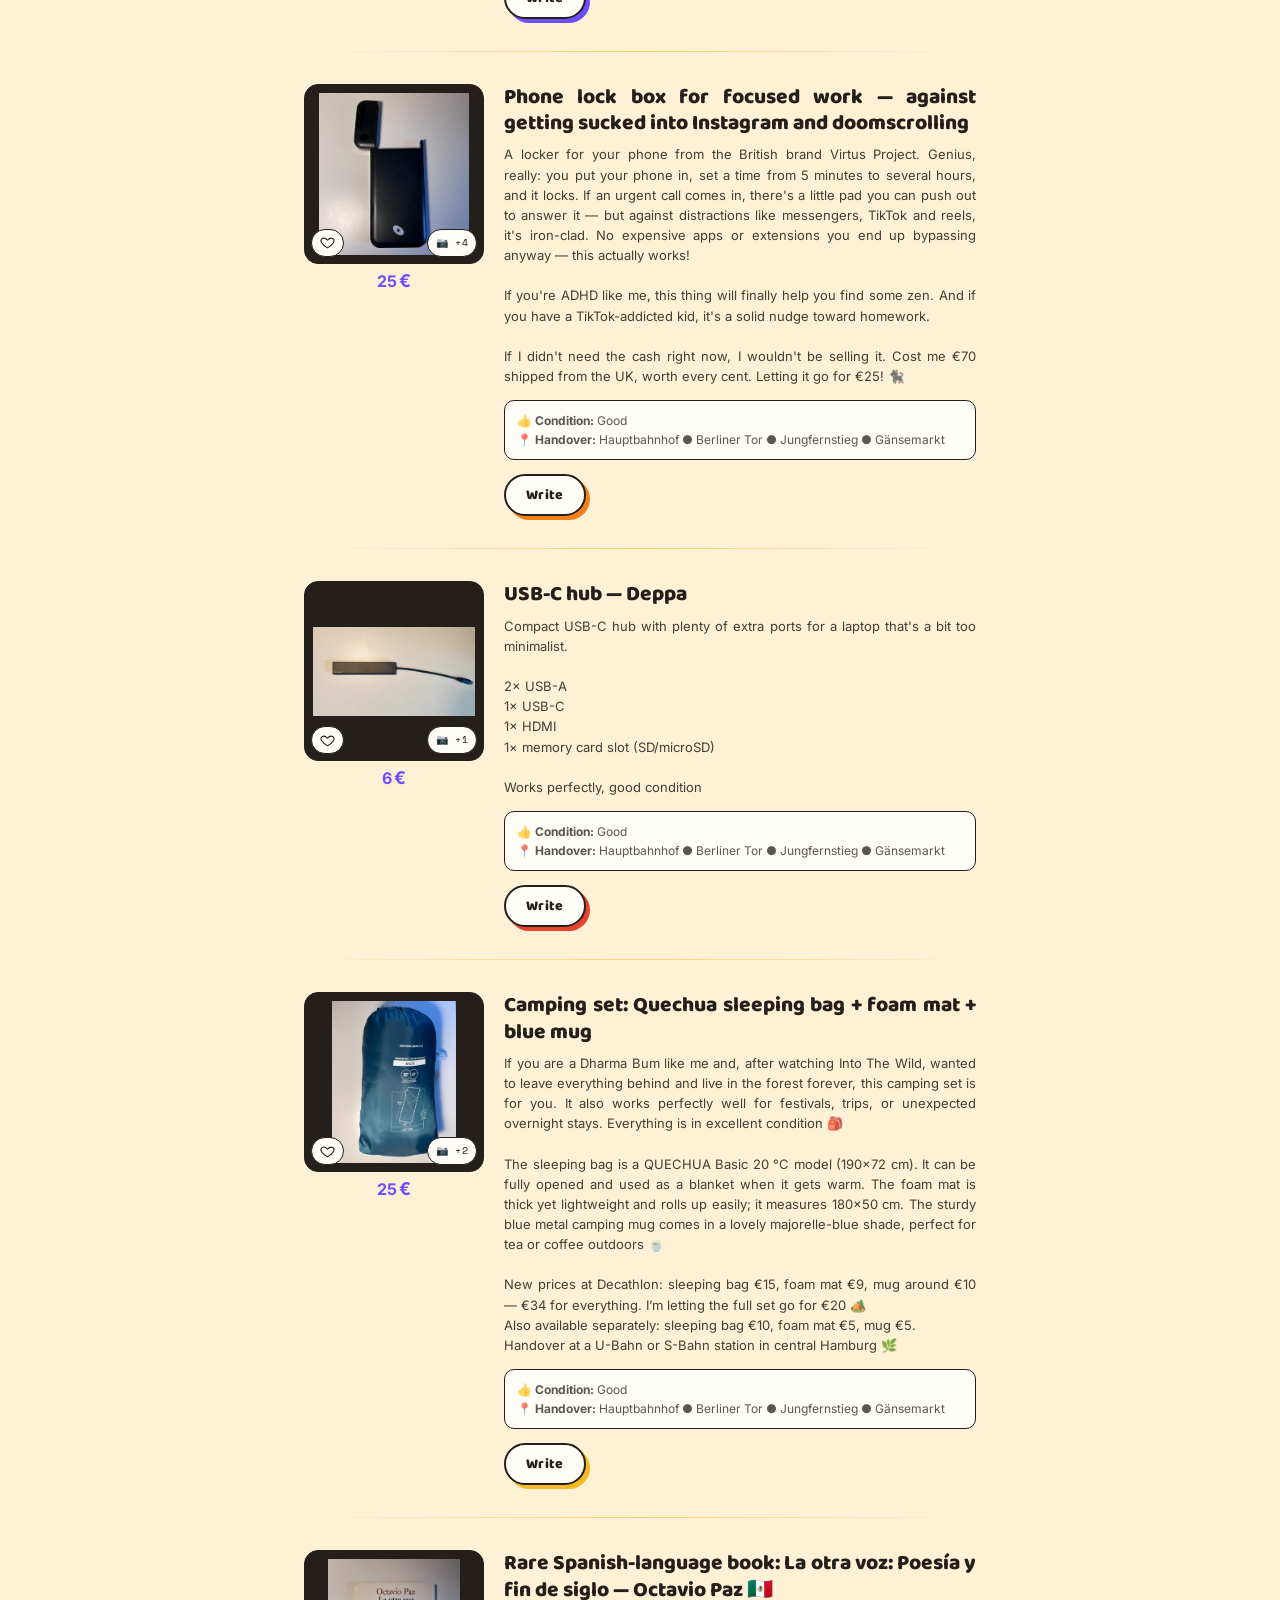
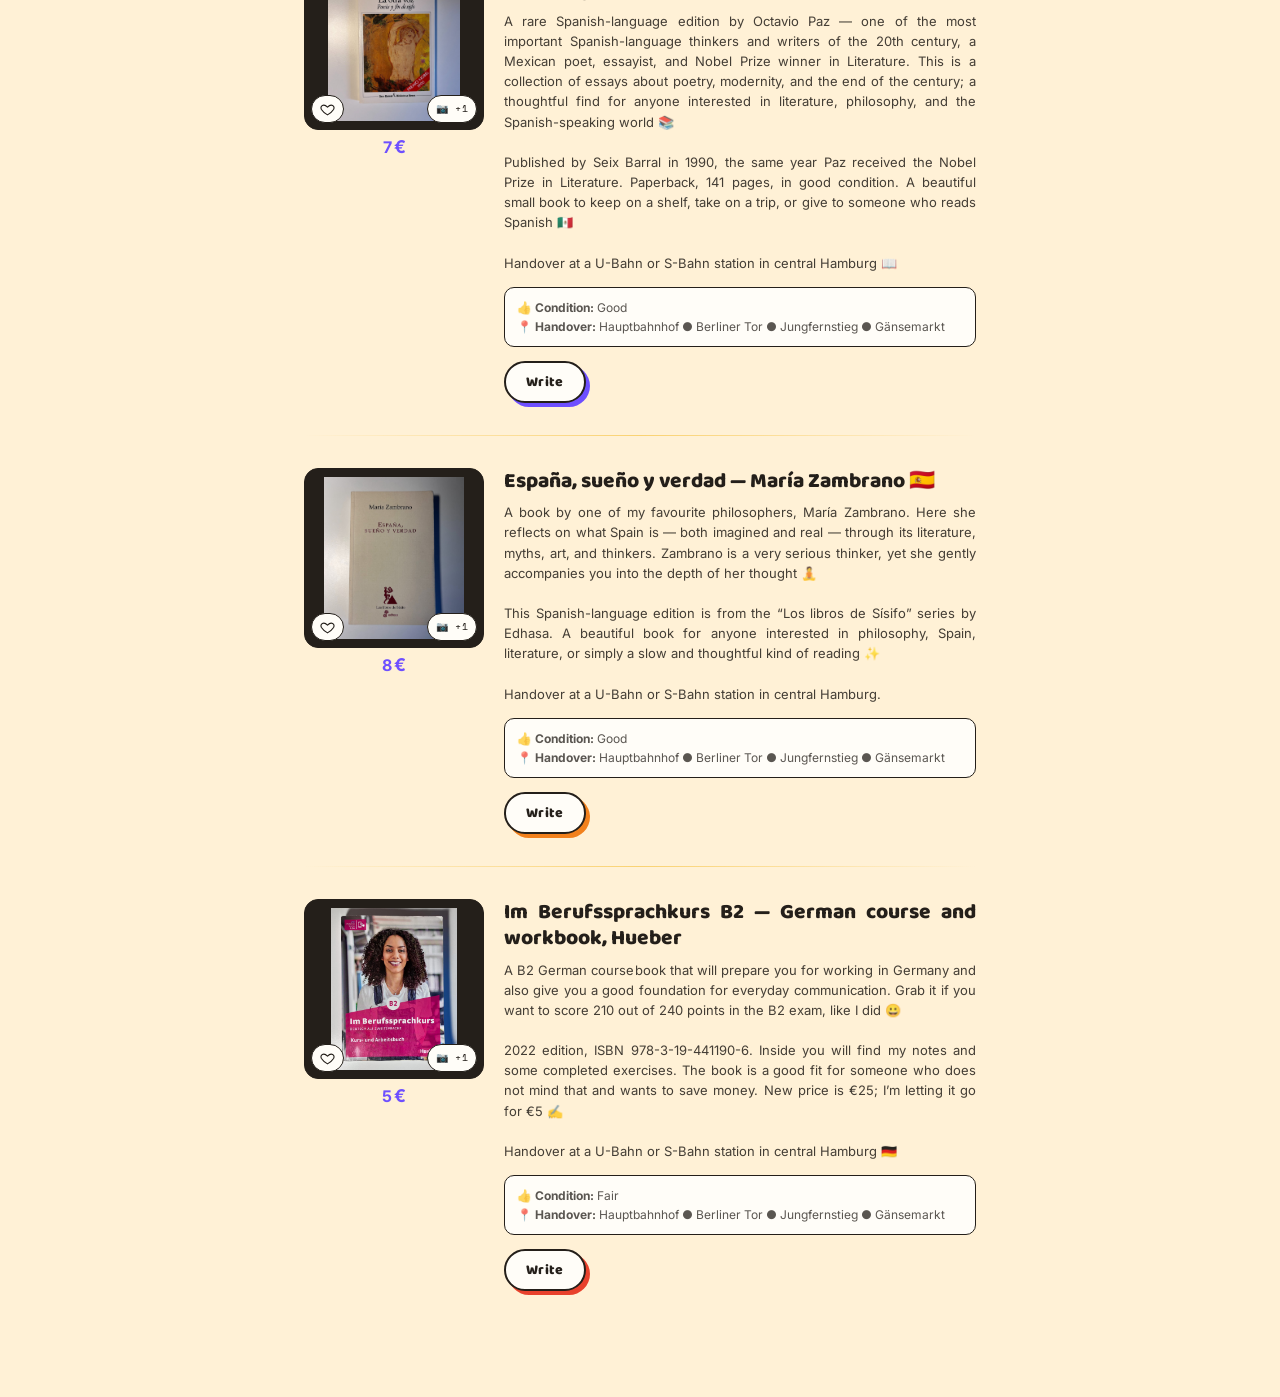
==== commit d699a8cf: "Add files via upload" ====
--- a/index.html
+++ b/index.html
@@ -8,7 +8,7 @@
 <link rel="preconnect" href="https://fonts.googleapis.com">
 <link rel="preconnect" href="https://fonts.gstatic.com" crossorigin>
 <link href="https://fonts.googleapis.com/css2?family=Space+Mono:wght@400;700&family=DM+Serif+Display:ital@0;1&family=Baloo+2:wght@800&family=Nunito:wght@800;900&family=Inter:wght@400;500;600;700;800&display=swap" rel="stylesheet">
-<link rel="stylesheet" href="style.css?v=20260905v">
+<link rel="stylesheet" href="style.css?v=20260905w">
 </head>
 <body>
 
@@ -70,7 +70,7 @@
     <button class="lang-btn" data-lang="uk">Українська</button>
     <span class="lang-sep">/</span>
     <button class="lang-btn" data-lang="es">Español</button>
-    <span class="lang-sep">/</span>
+    <div class="lang-break" aria-hidden="true"></div>
     <button class="lang-btn" data-lang="tr">Türkçe</button>
     <span class="lang-sep">/</span>
     <button class="lang-btn" data-lang="ar">العربية</button>
--- a/style.css
+++ b/style.css
@@ -77,6 +77,12 @@
   direction: ltr;
 }
 
+.lang-break {
+  flex-basis: 100%;
+  width: 0;
+  height: 0;
+}
+
 .lang-sep {
   color: var(--gold);
   opacity: 0.6;
@@ -312,7 +318,7 @@
     display: contents;
   }
   .about-fab {
-    position: fixed;
+    position: absolute;
     top: 12px;
     right: 12px;
     bottom: auto;
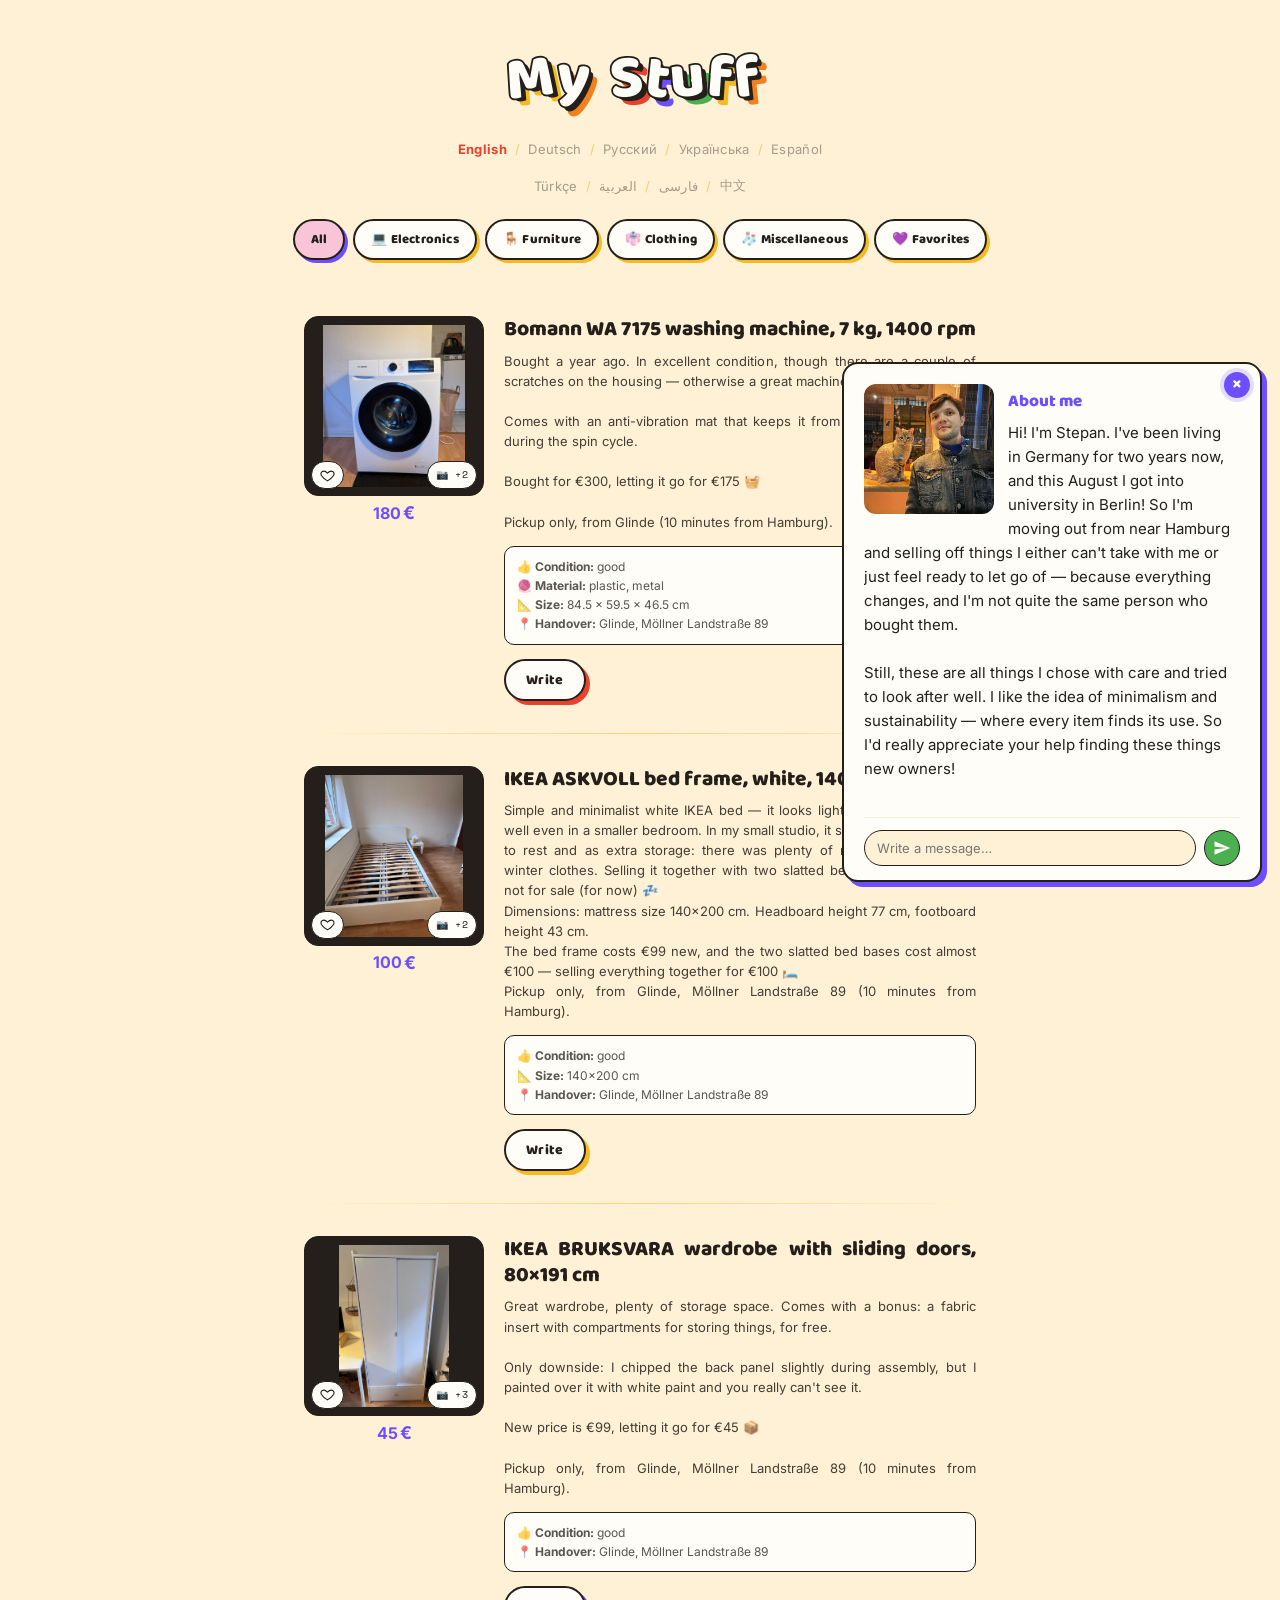
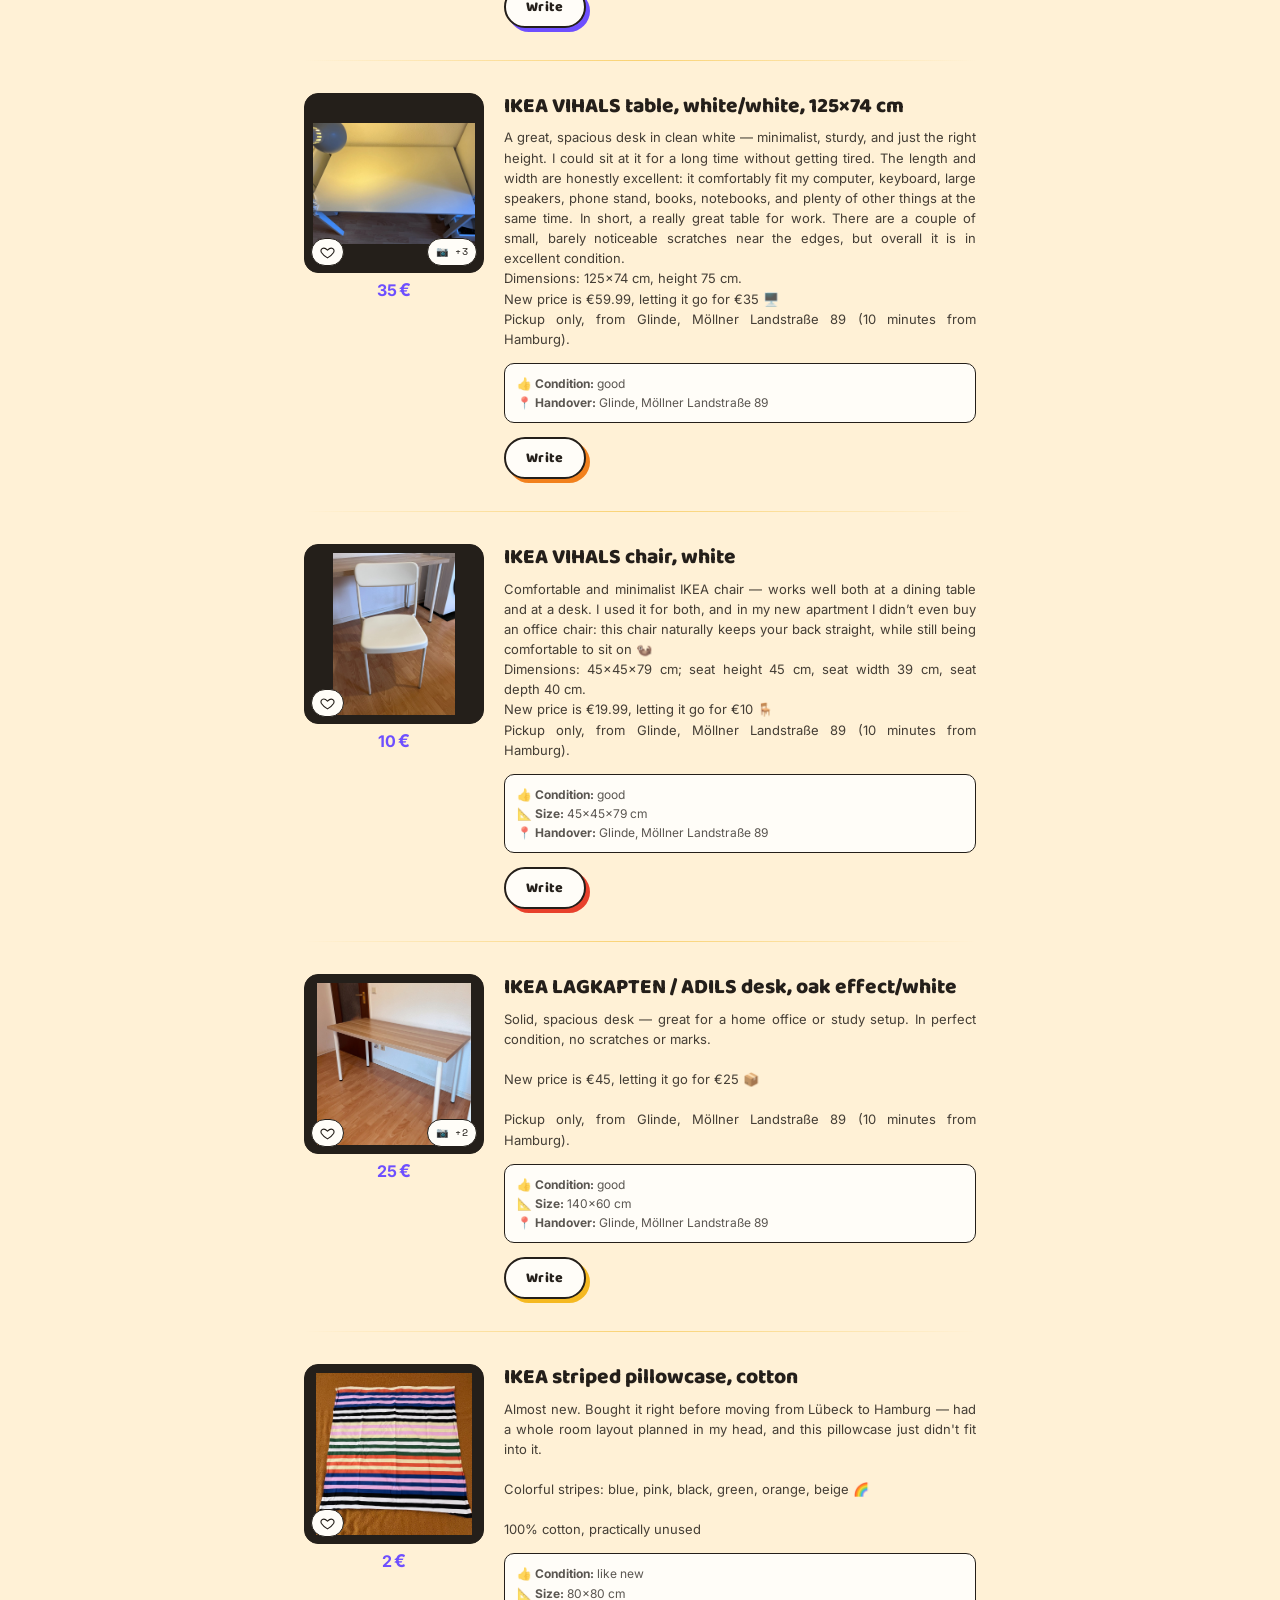
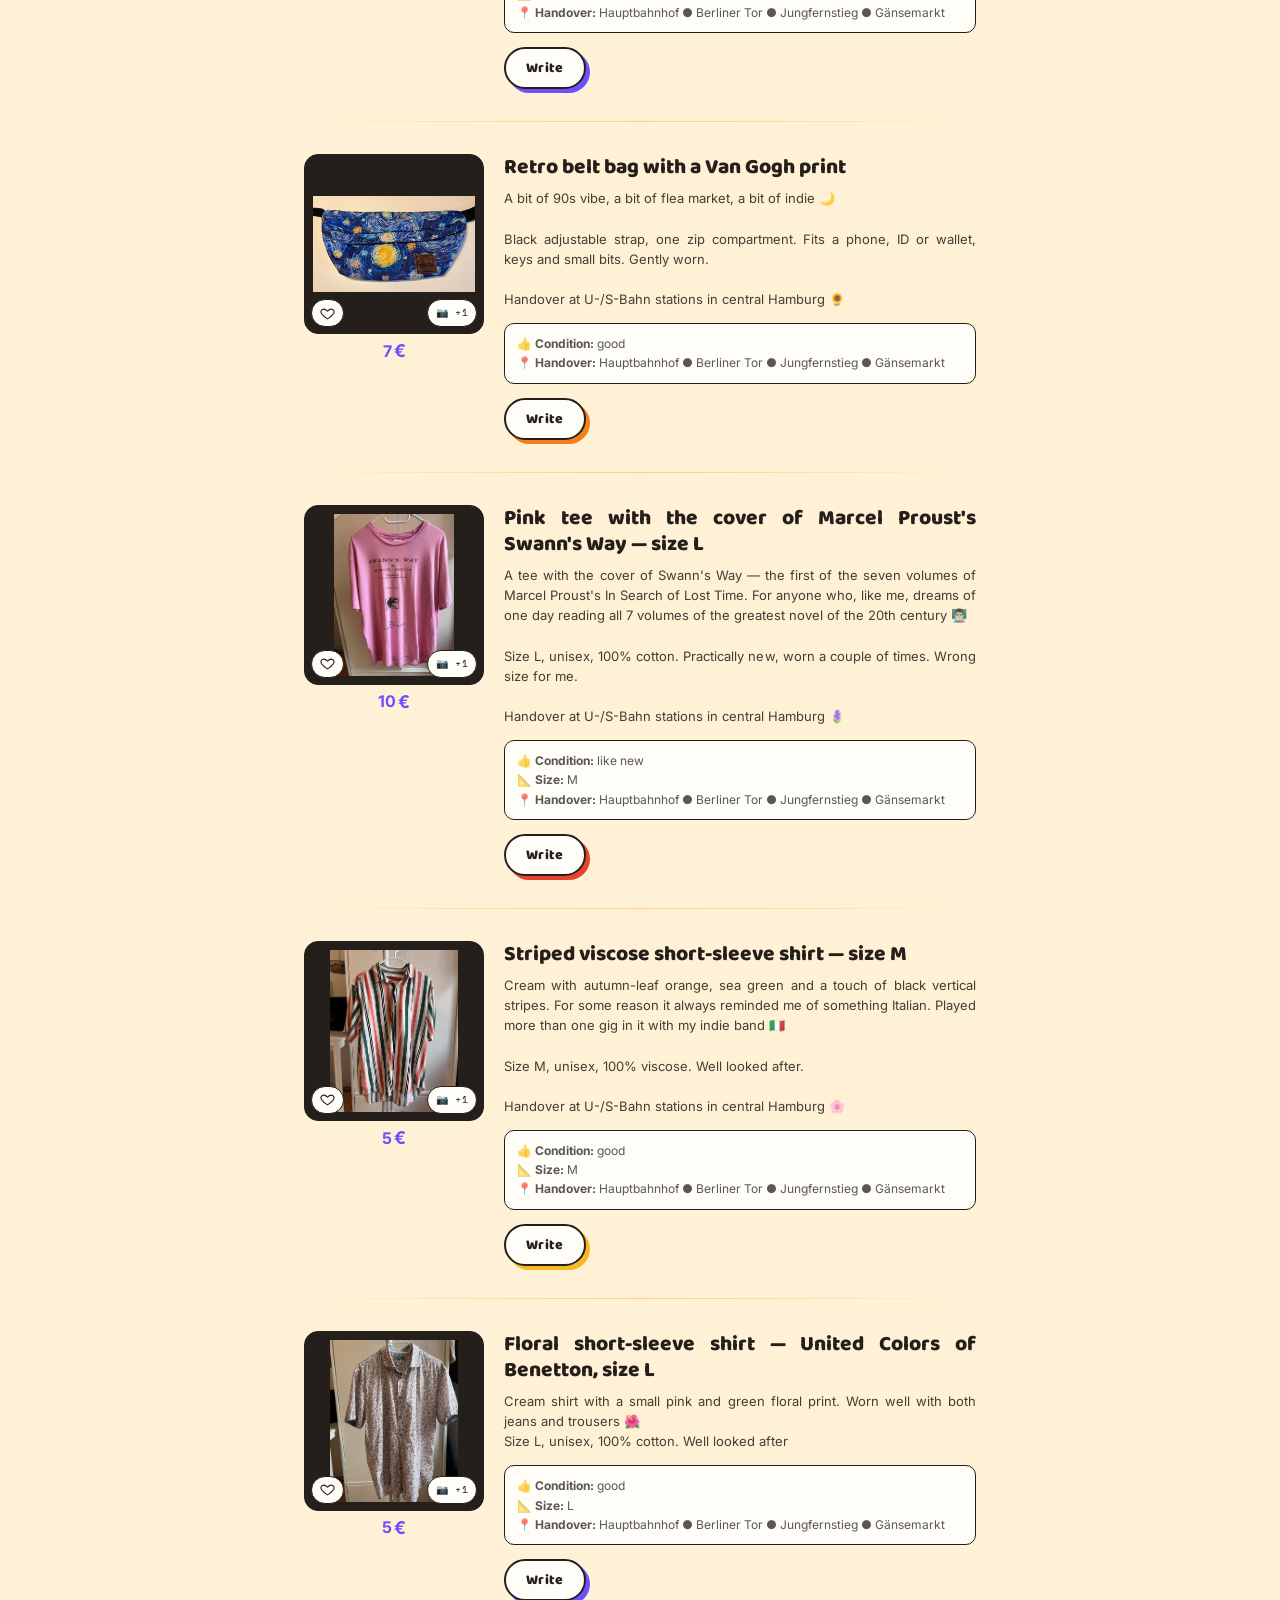
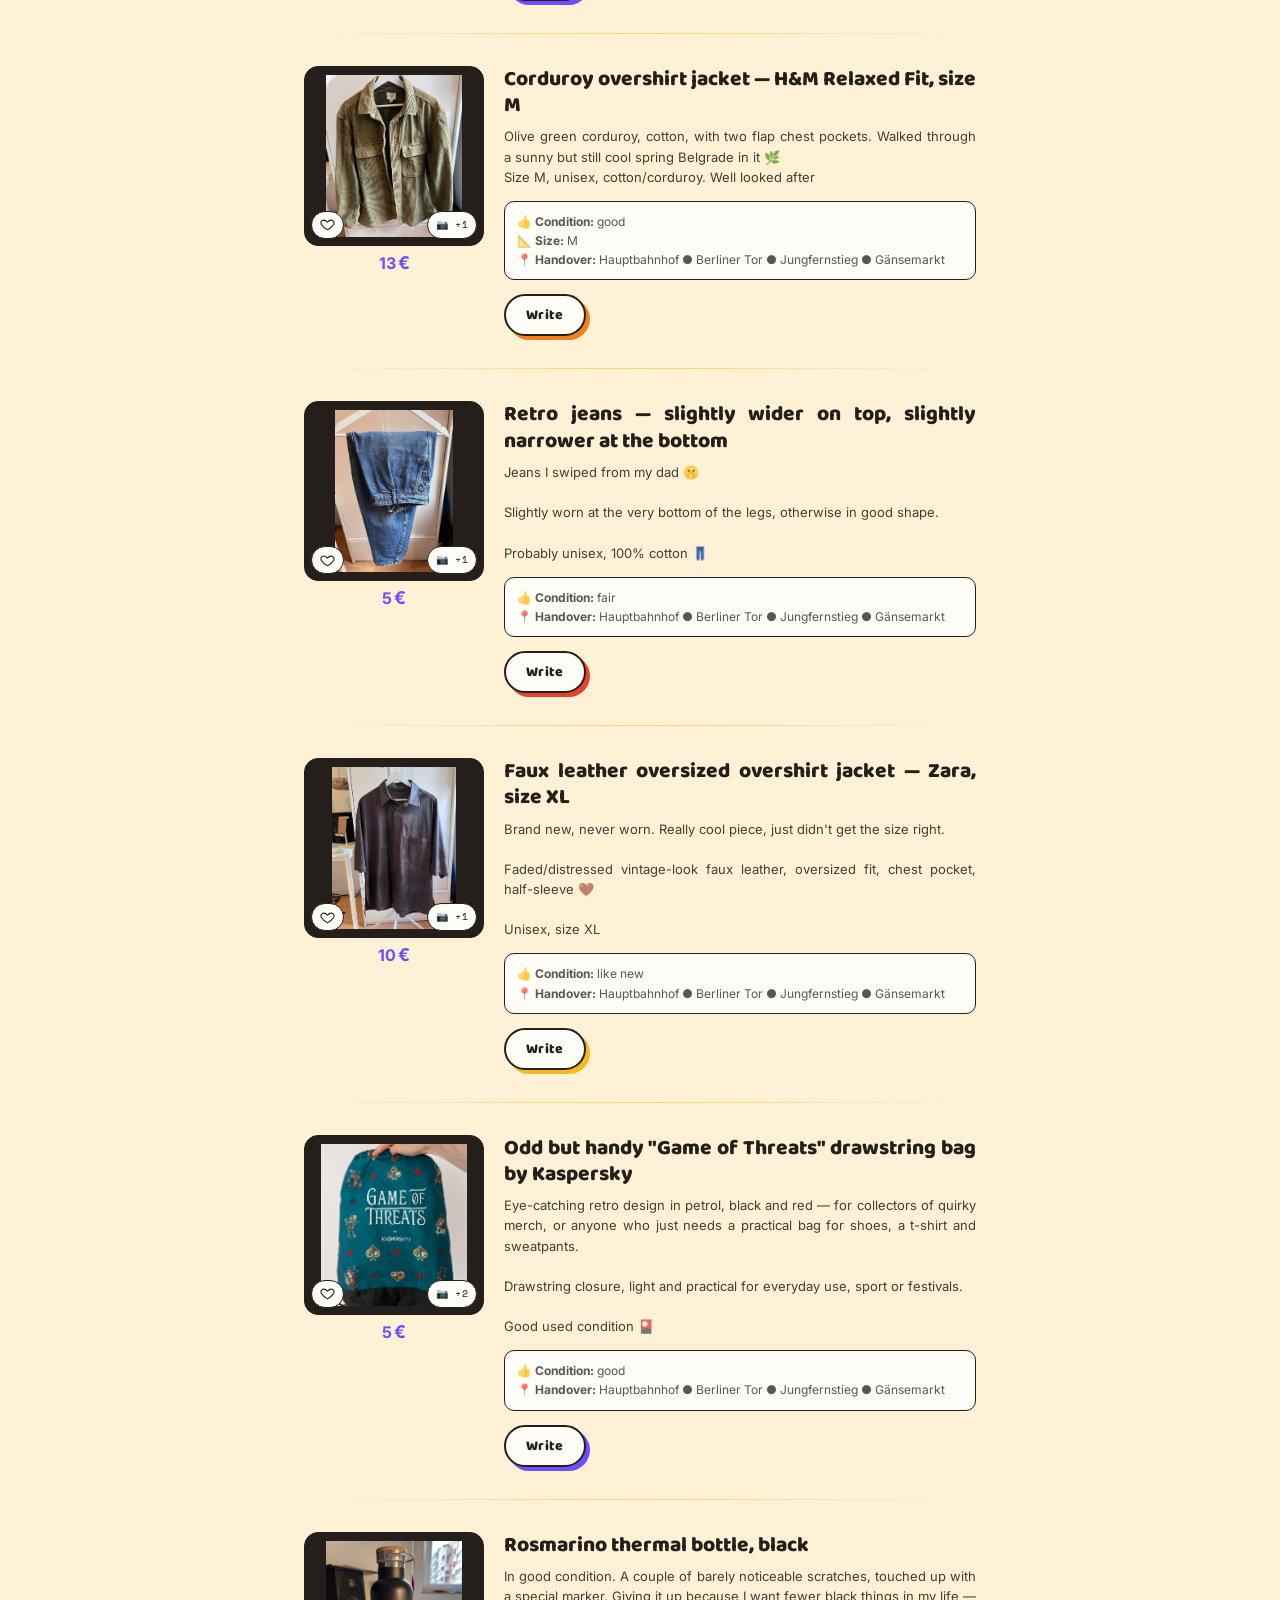
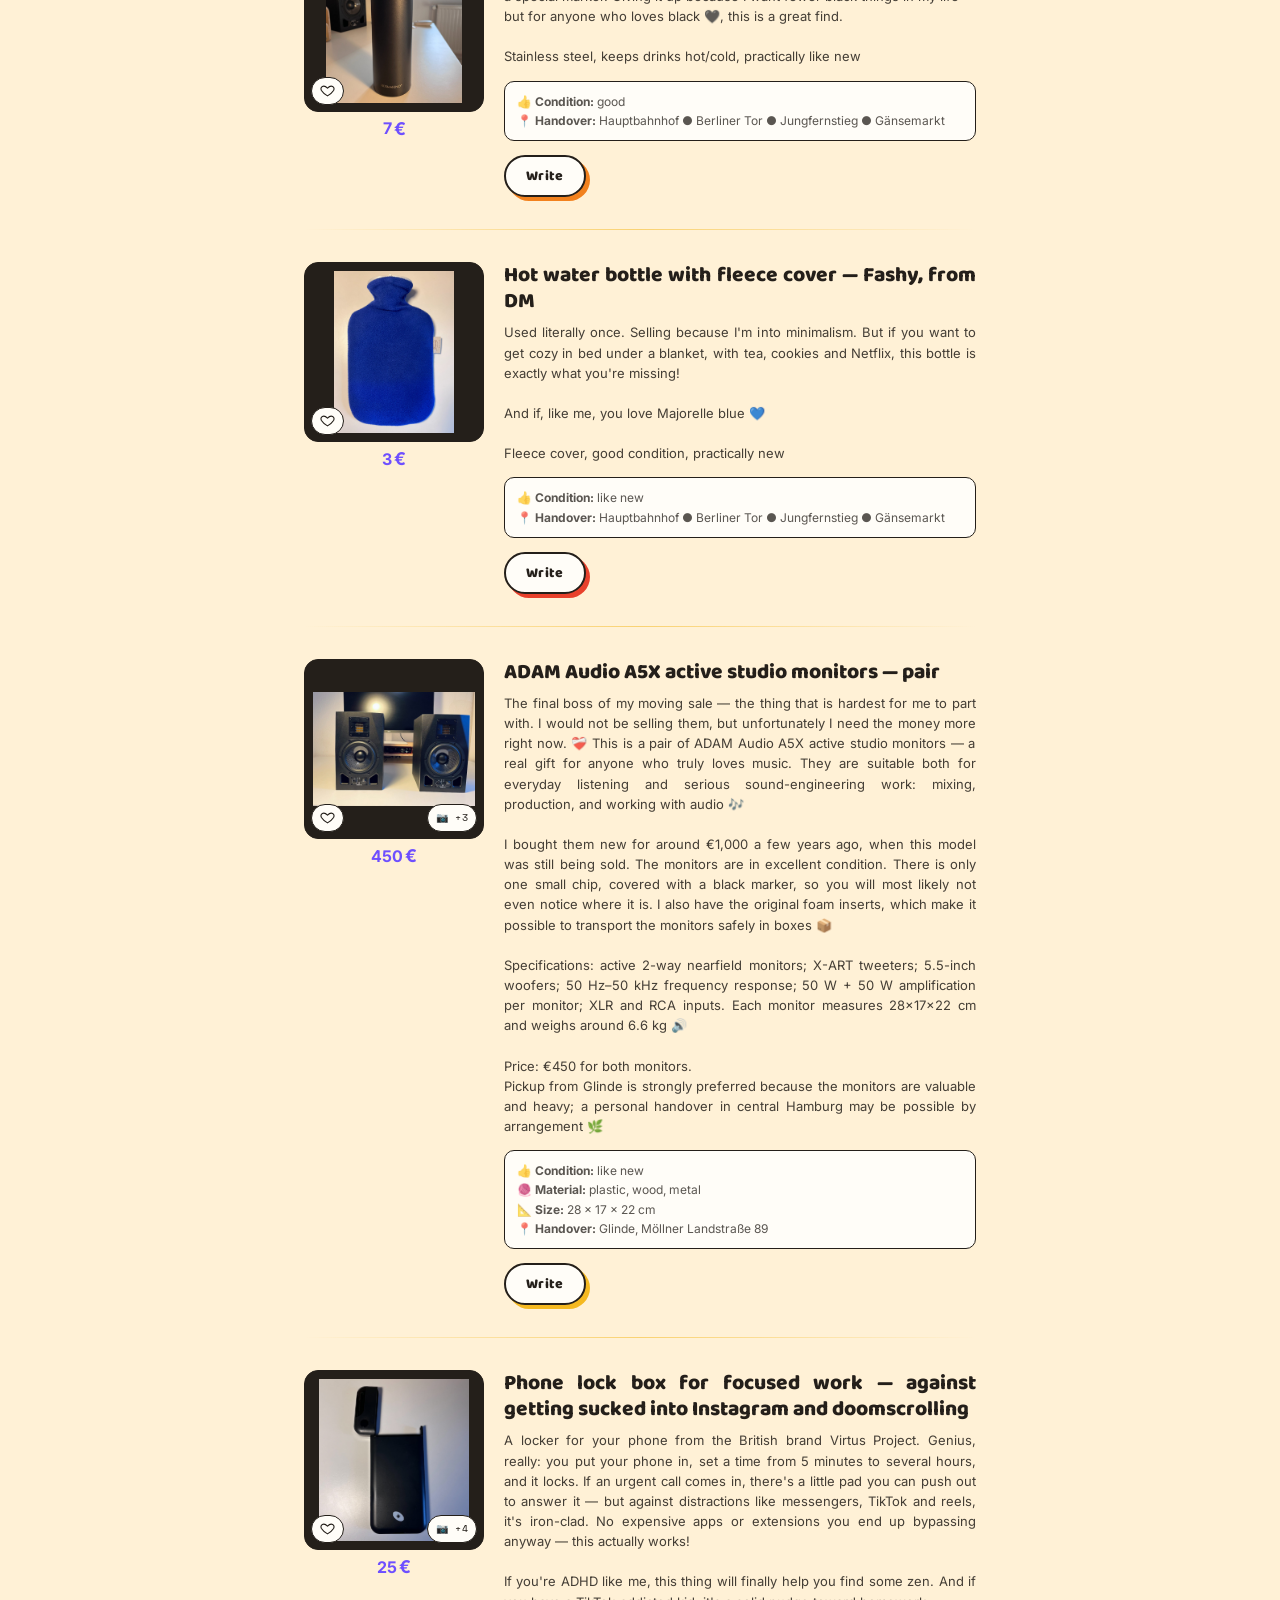
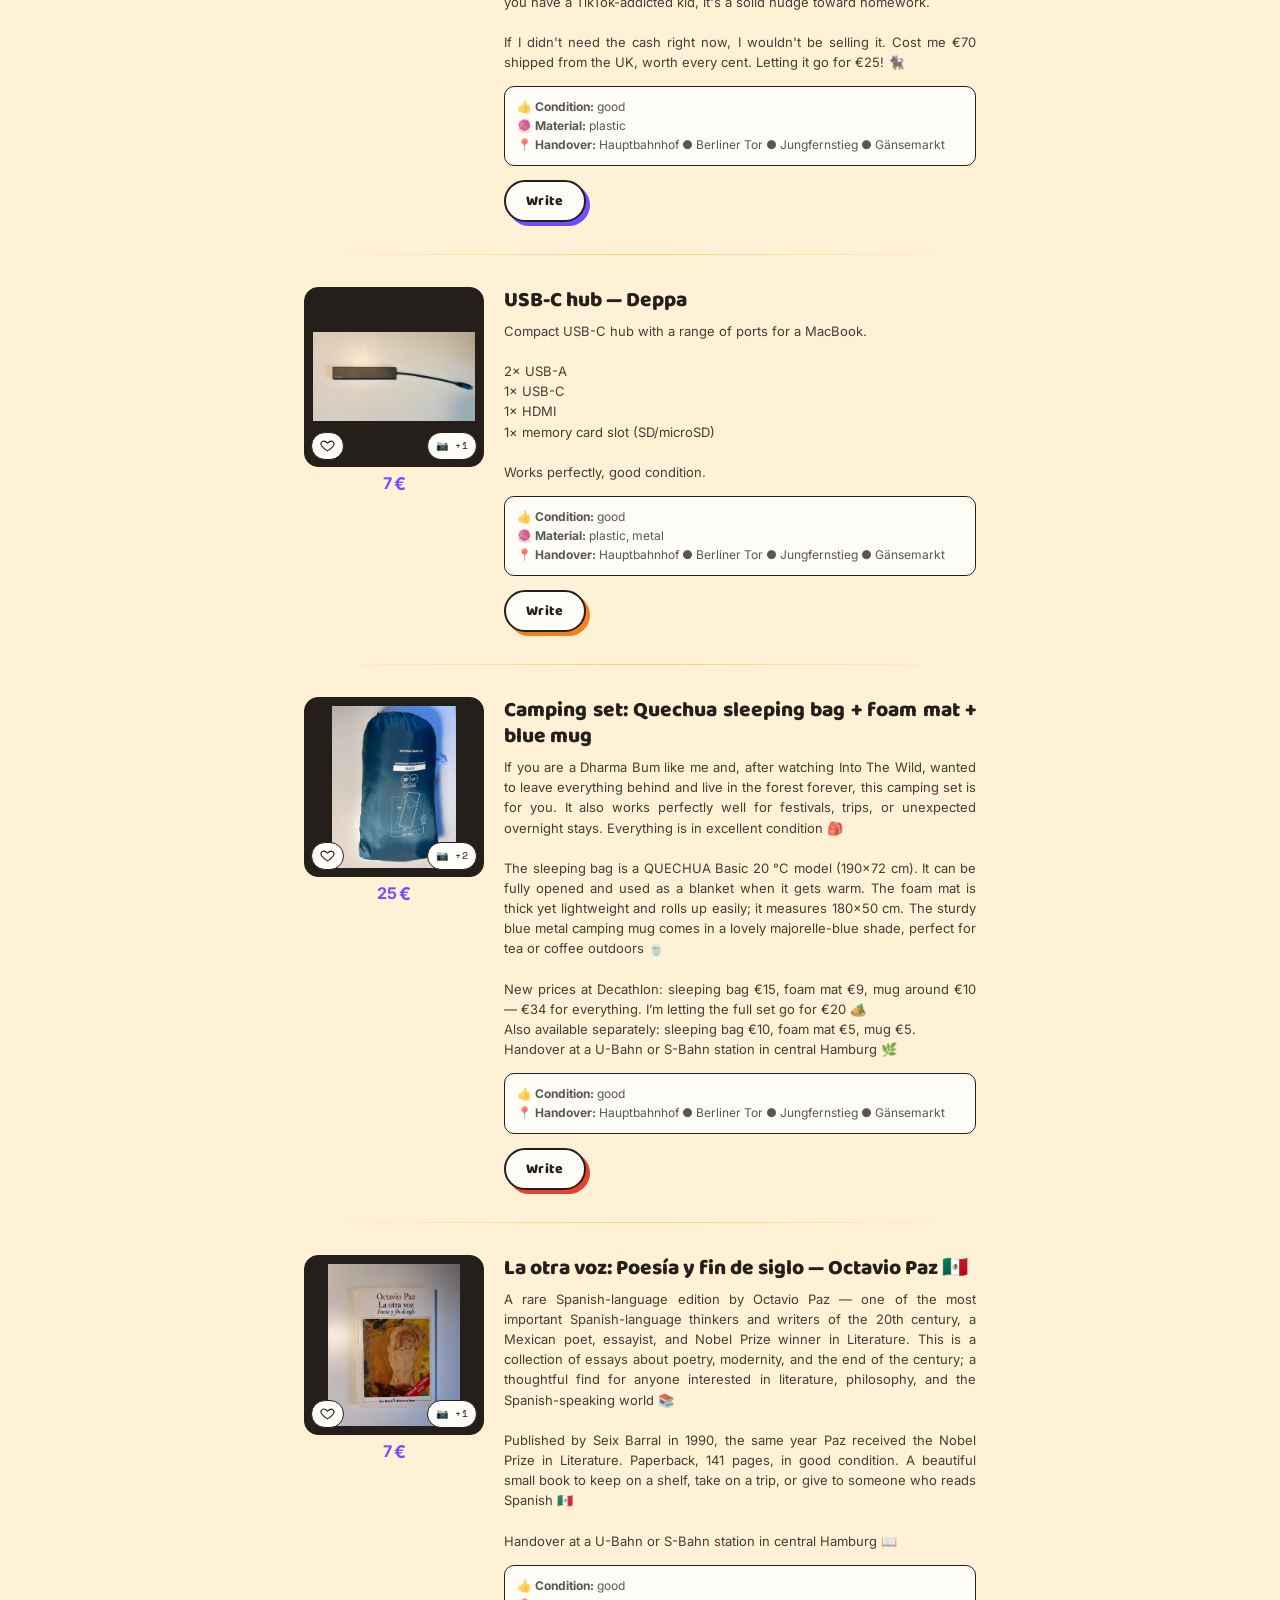
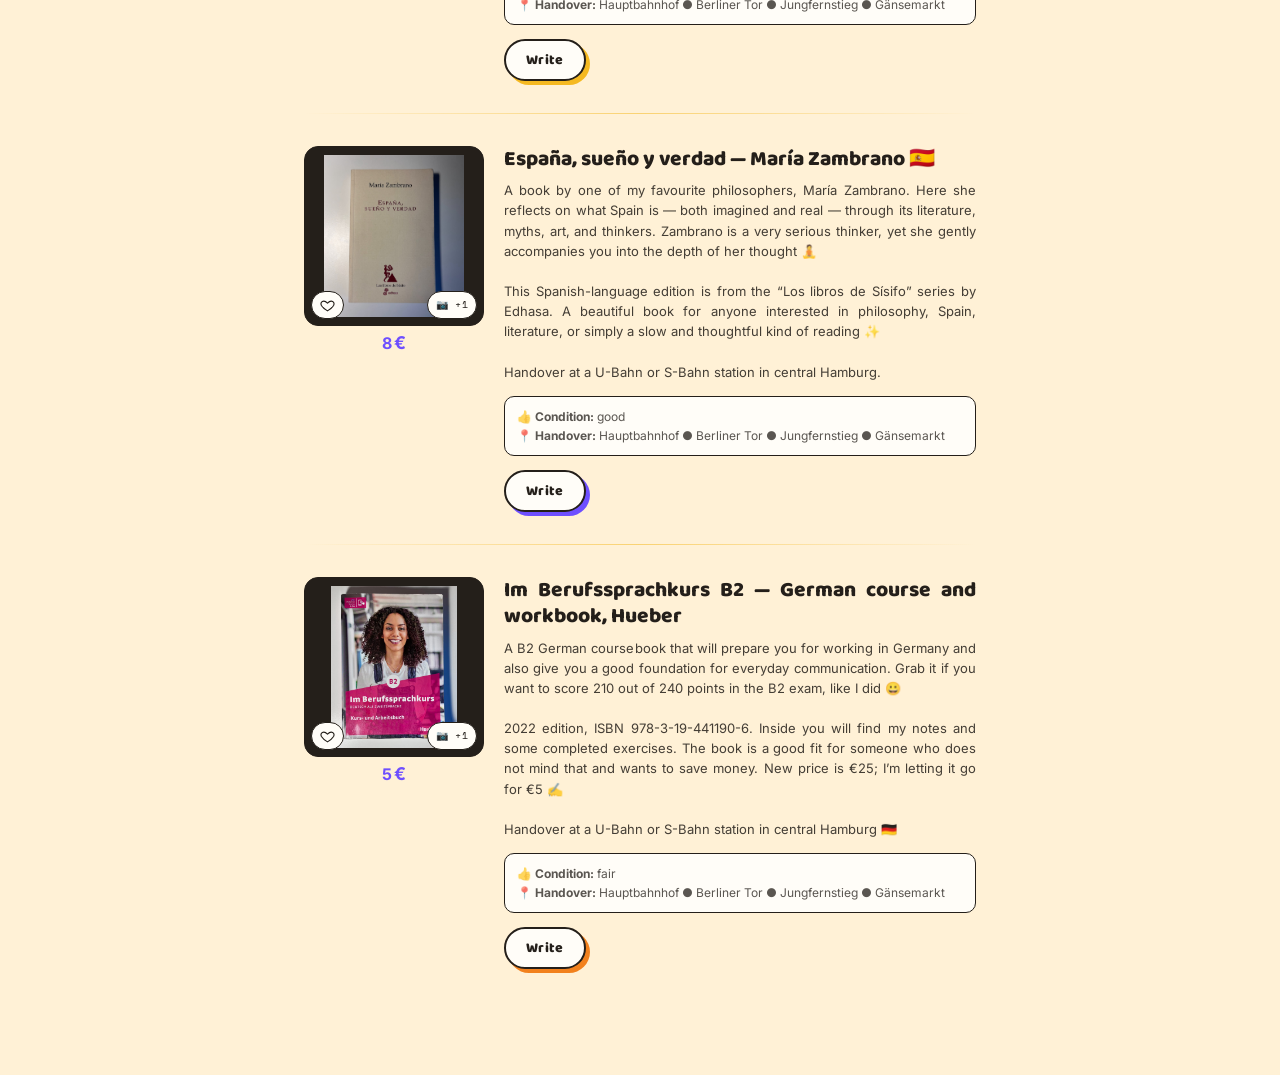
==== commit ee59d9fe: "Add files via upload" ====
--- a/index.html
+++ b/index.html
@@ -8,7 +8,7 @@
 <link rel="preconnect" href="https://fonts.googleapis.com">
 <link rel="preconnect" href="https://fonts.gstatic.com" crossorigin>
 <link href="https://fonts.googleapis.com/css2?family=Space+Mono:wght@400;700&family=DM+Serif+Display:ital@0;1&family=Baloo+2:wght@800&family=Nunito:wght@800;900&family=Inter:wght@400;500;600;700;800&display=swap" rel="stylesheet">
-<link rel="stylesheet" href="style.css?v=20260905w">
+<link rel="stylesheet" href="style.css?v=20260905x">
 </head>
 <body>
 
@@ -68,9 +68,11 @@
     <button class="lang-btn" data-lang="ru">Русский</button>
     <span class="lang-sep">/</span>
     <button class="lang-btn" data-lang="uk">Українська</button>
-    <span class="lang-sep">/</span>
+    <div class="lang-break lang-break-mobile" aria-hidden="true"></div>
+    <span class="lang-sep lang-sep-desktop">/</span>
     <button class="lang-btn" data-lang="es">Español</button>
-    <div class="lang-break" aria-hidden="true"></div>
+    <span class="lang-sep lang-sep-mobile">/</span>
+    <div class="lang-break lang-break-desktop" aria-hidden="true"></div>
     <button class="lang-btn" data-lang="tr">Türkçe</button>
     <span class="lang-sep">/</span>
     <button class="lang-btn" data-lang="ar">العربية</button>
--- a/style.css
+++ b/style.css
@@ -83,6 +83,27 @@
   height: 0;
 }
 
+.lang-break-mobile {
+  display: none;
+}
+
+.lang-sep-mobile {
+  display: none;
+}
+
+@media (max-width: 480px) {
+  .lang-break-mobile {
+    display: block;
+  }
+  .lang-sep-mobile {
+    display: inline;
+  }
+  .lang-break-desktop,
+  .lang-sep-desktop {
+    display: none;
+  }
+}
+
 .lang-sep {
   color: var(--gold);
   opacity: 0.6;
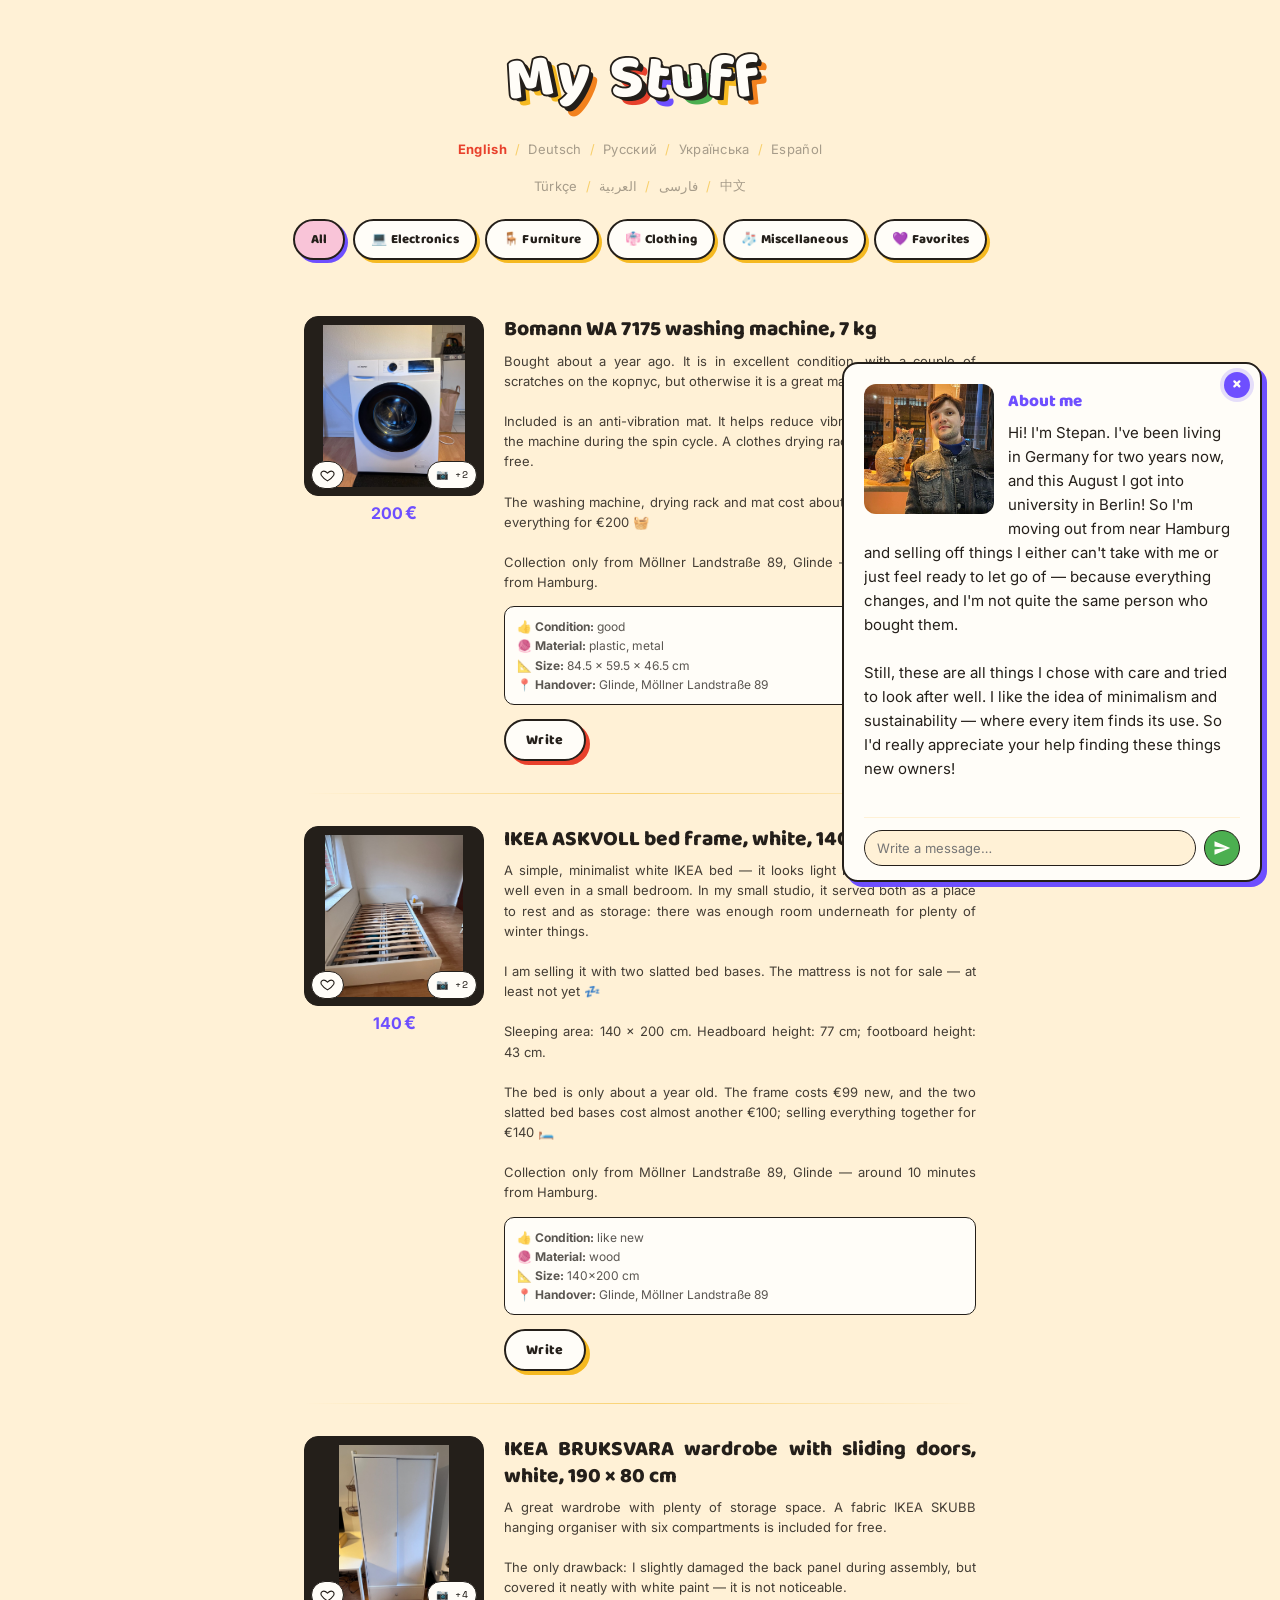
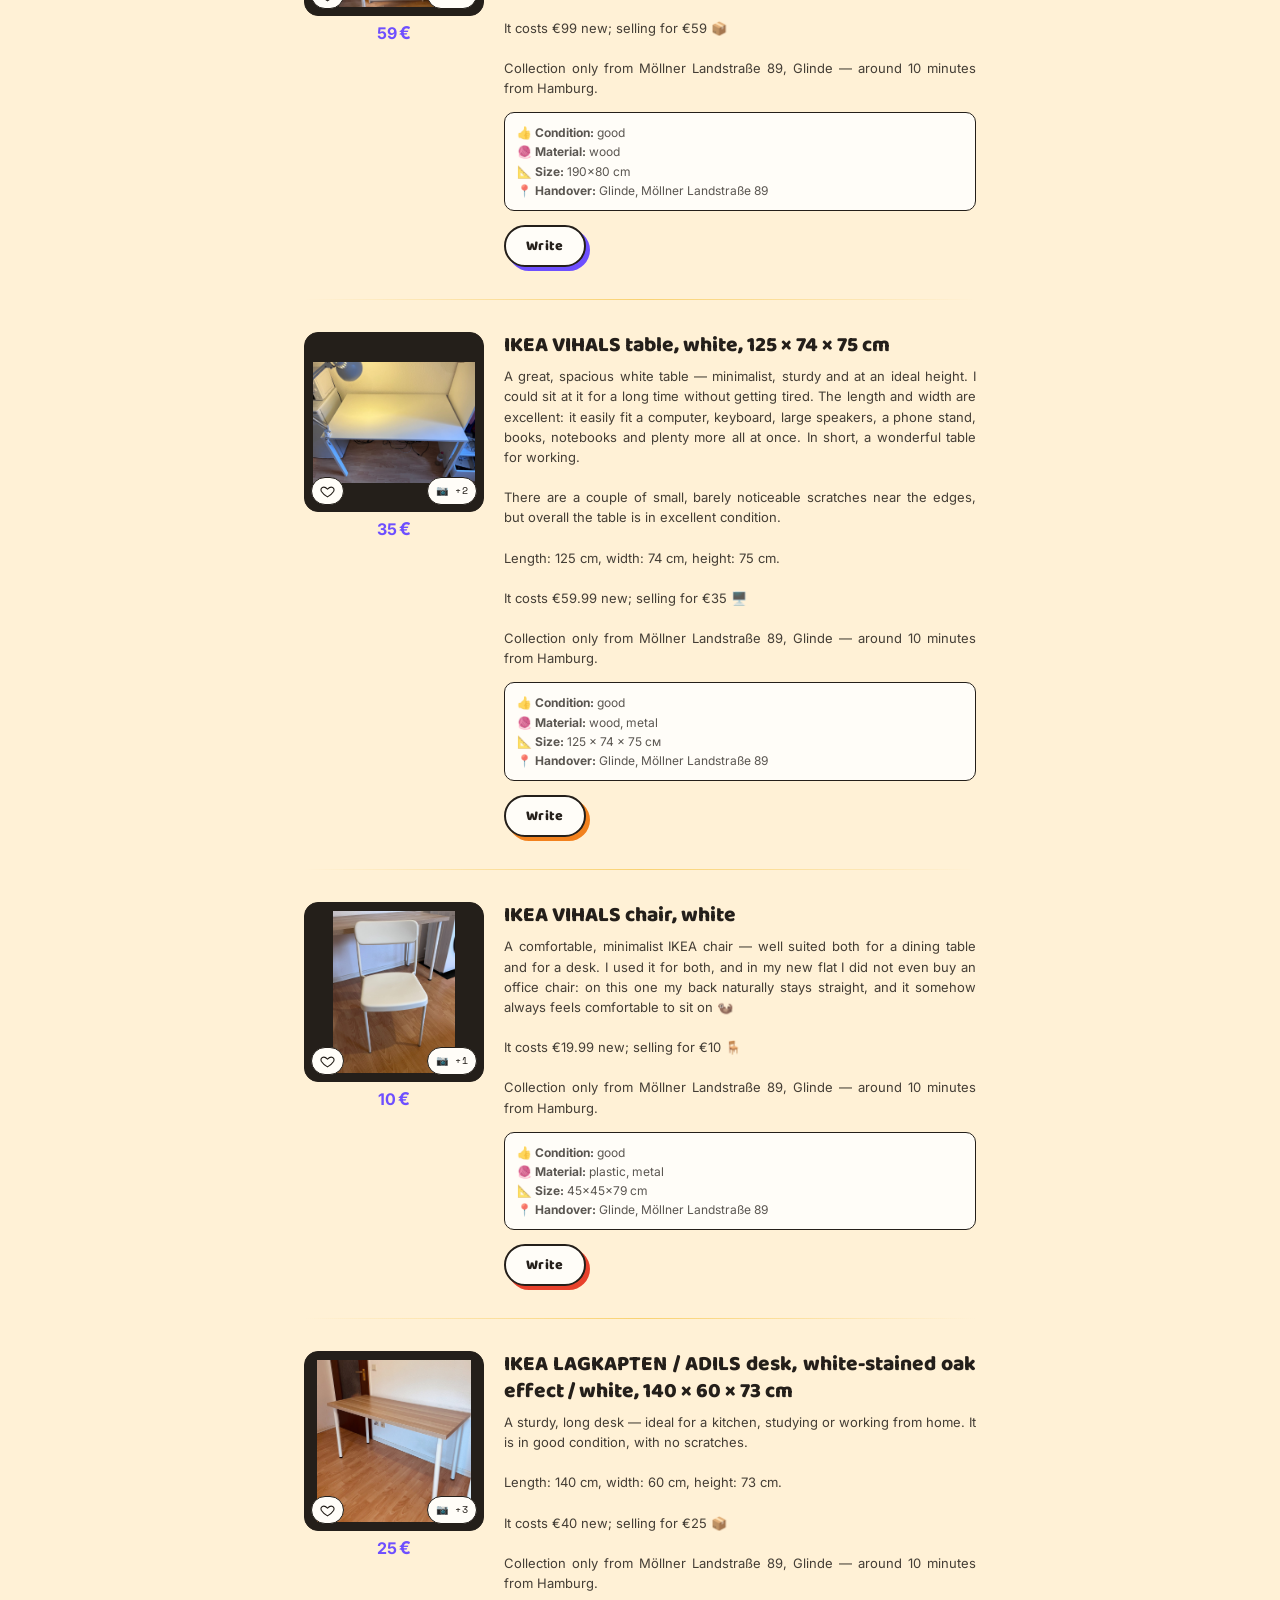
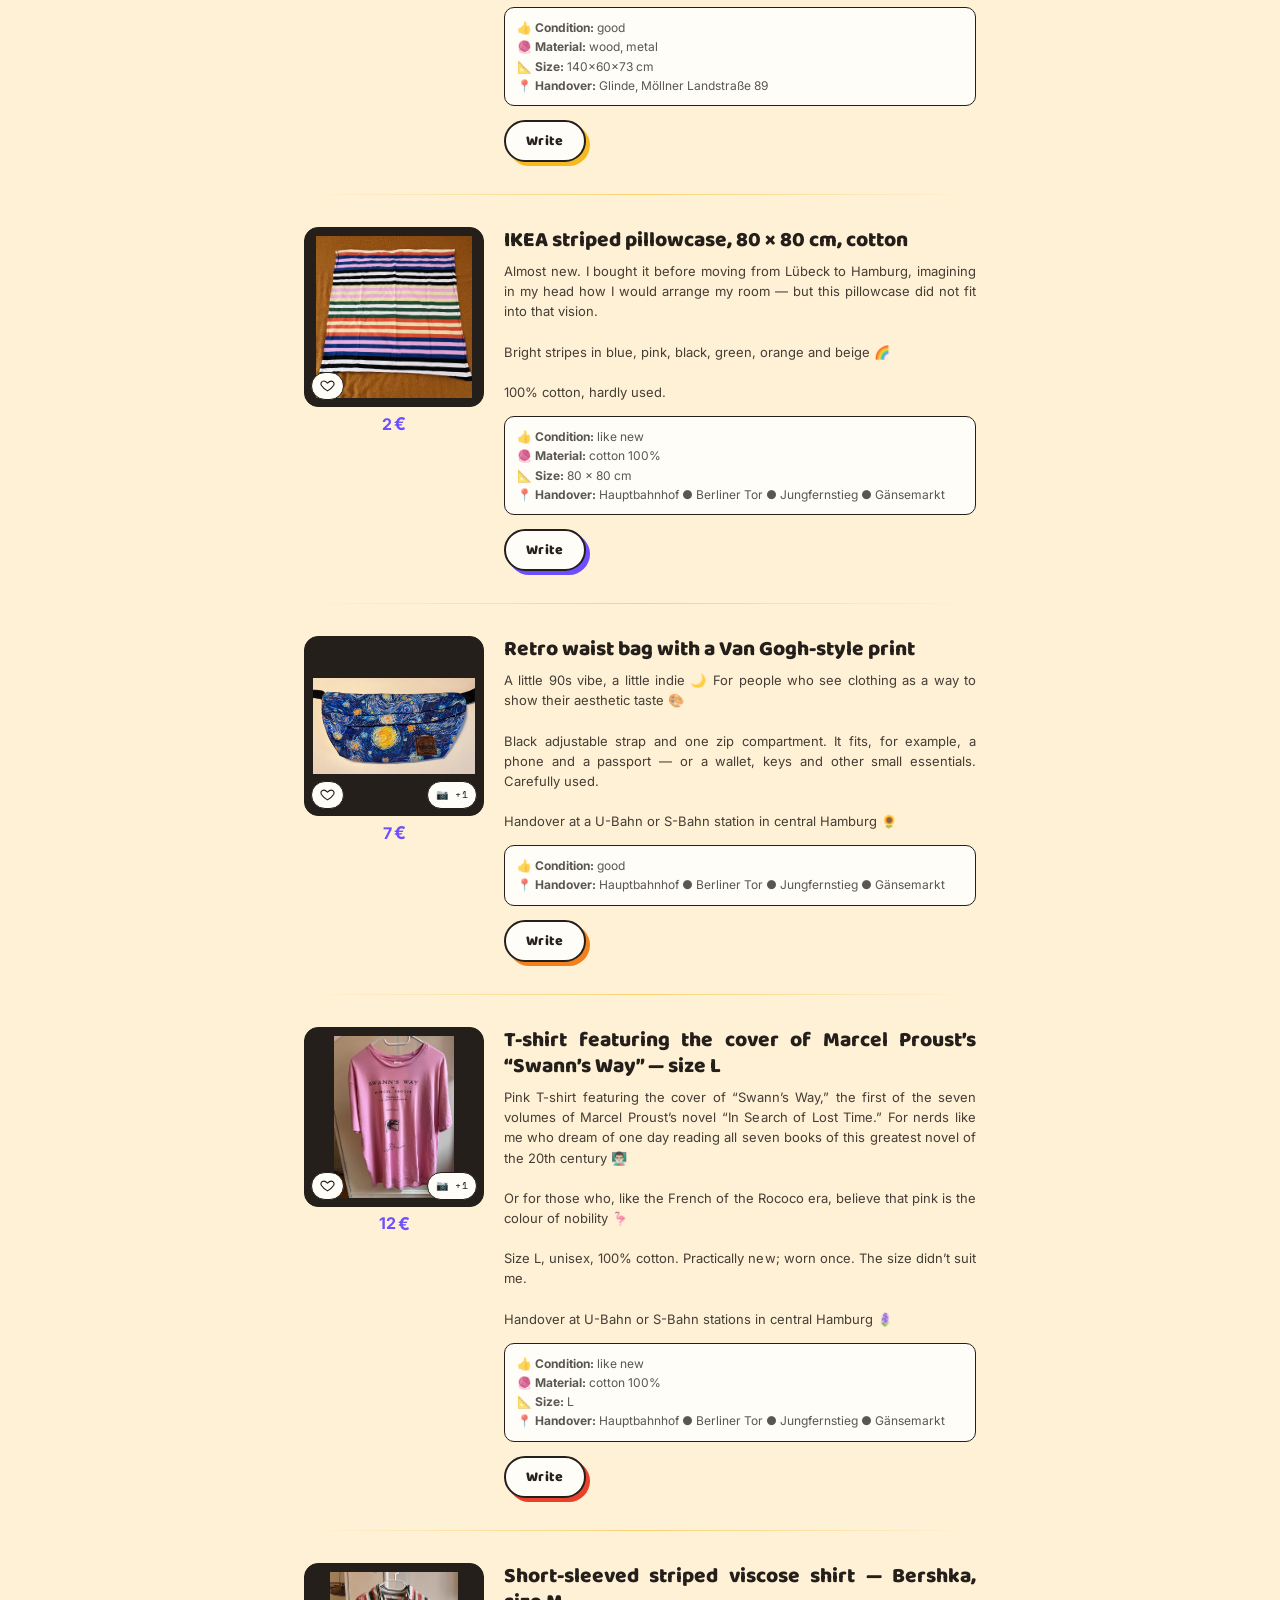
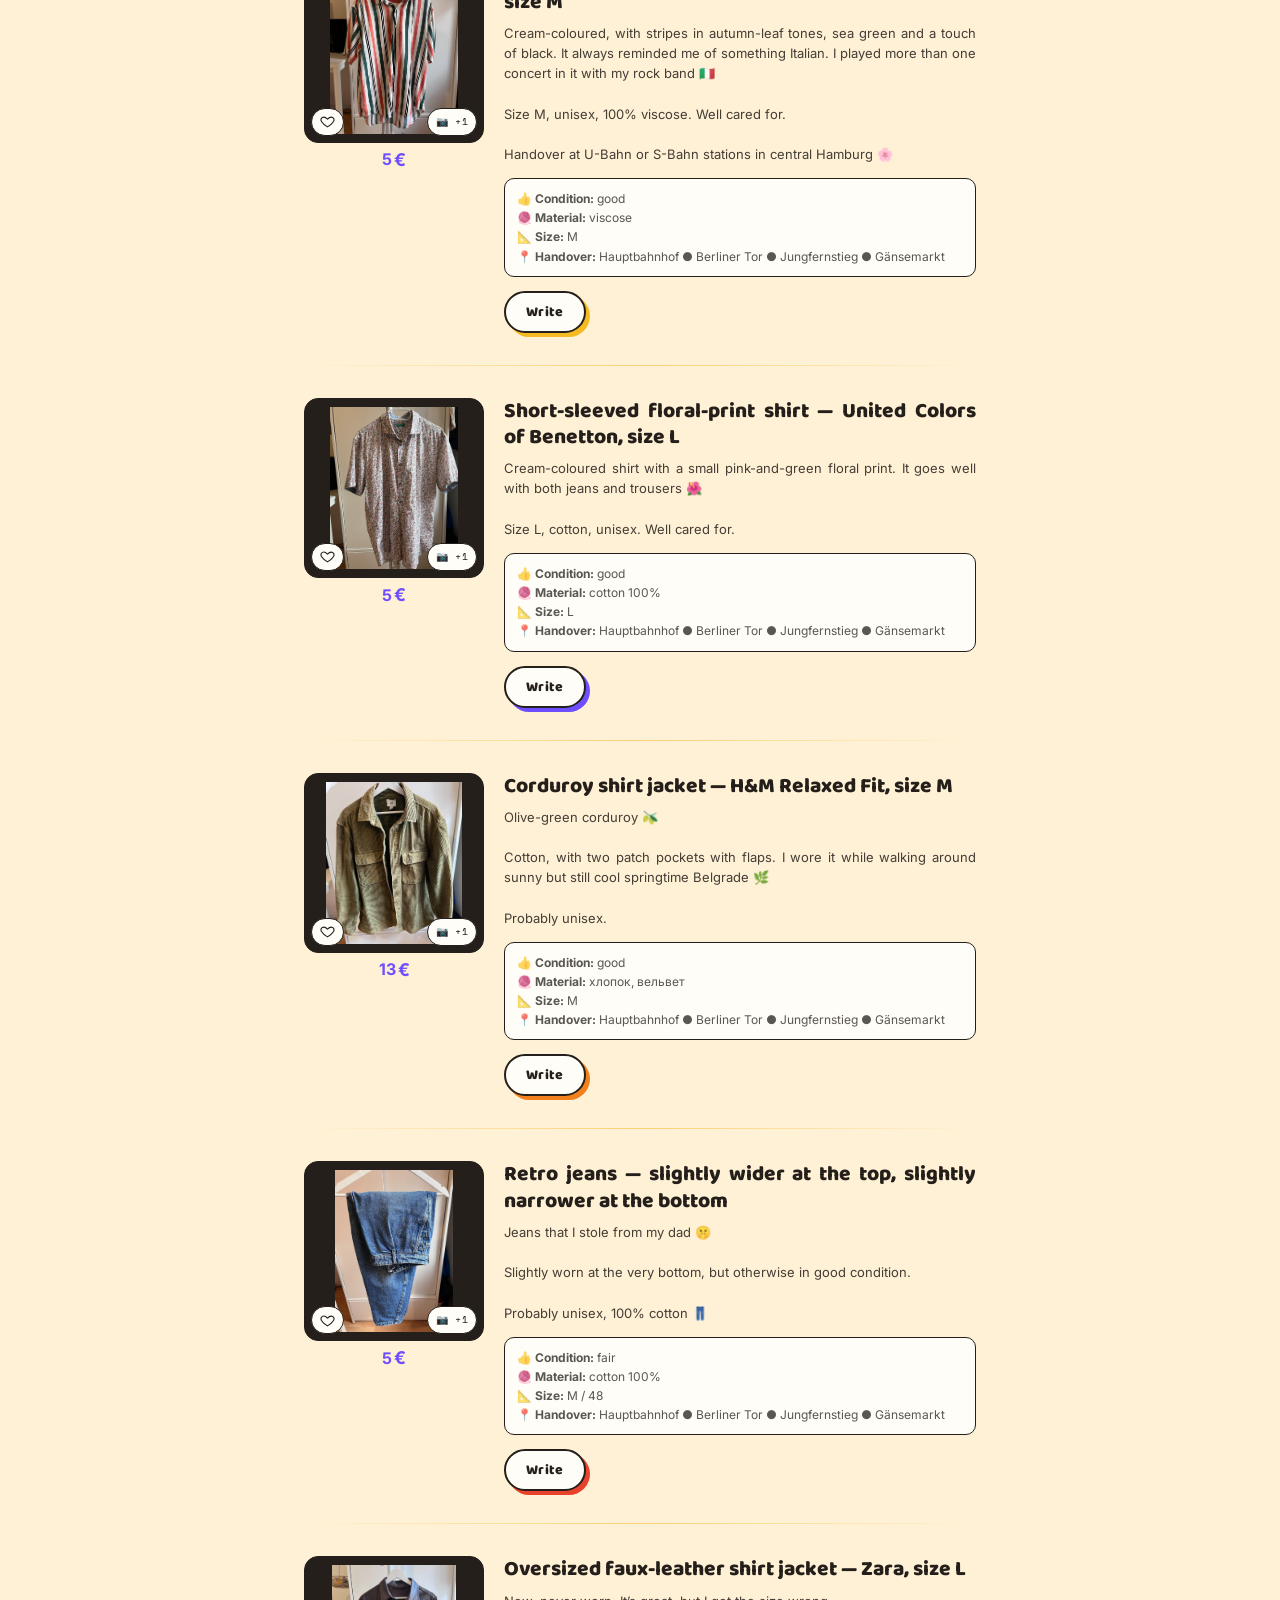
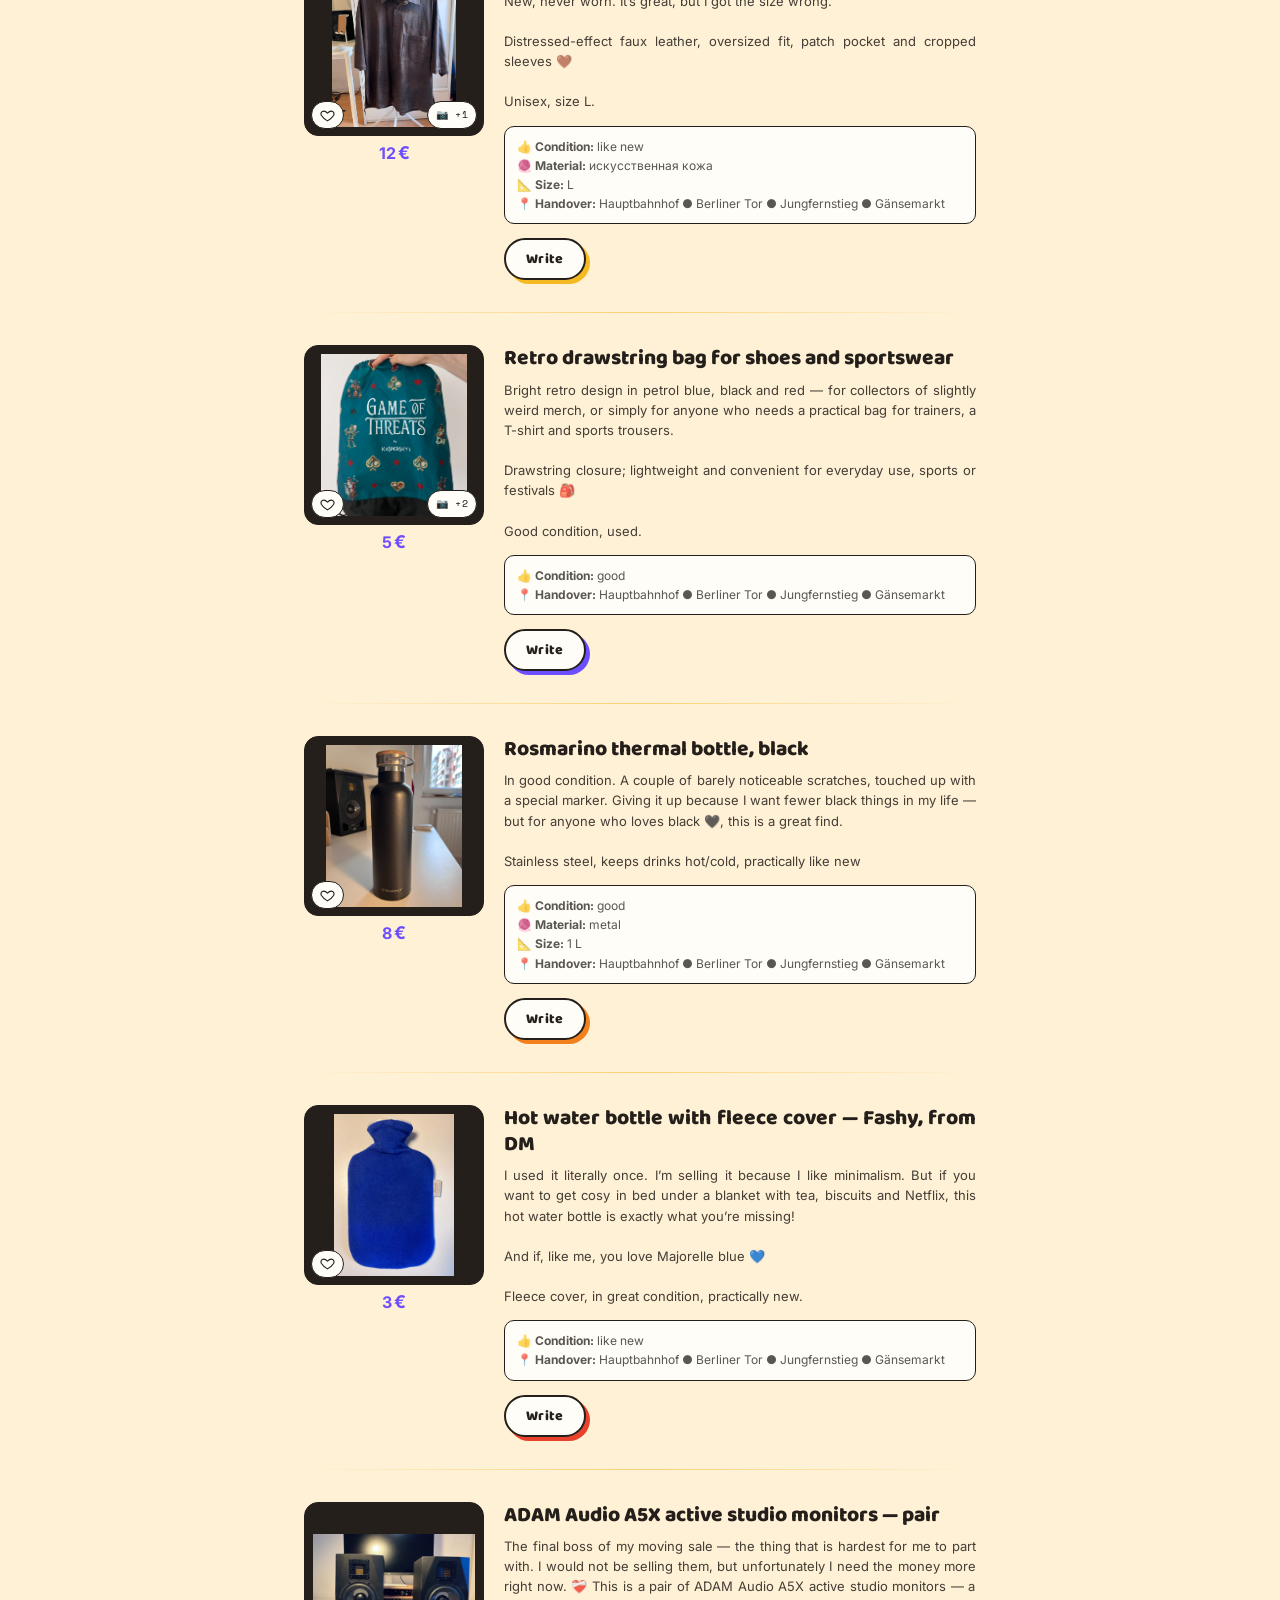
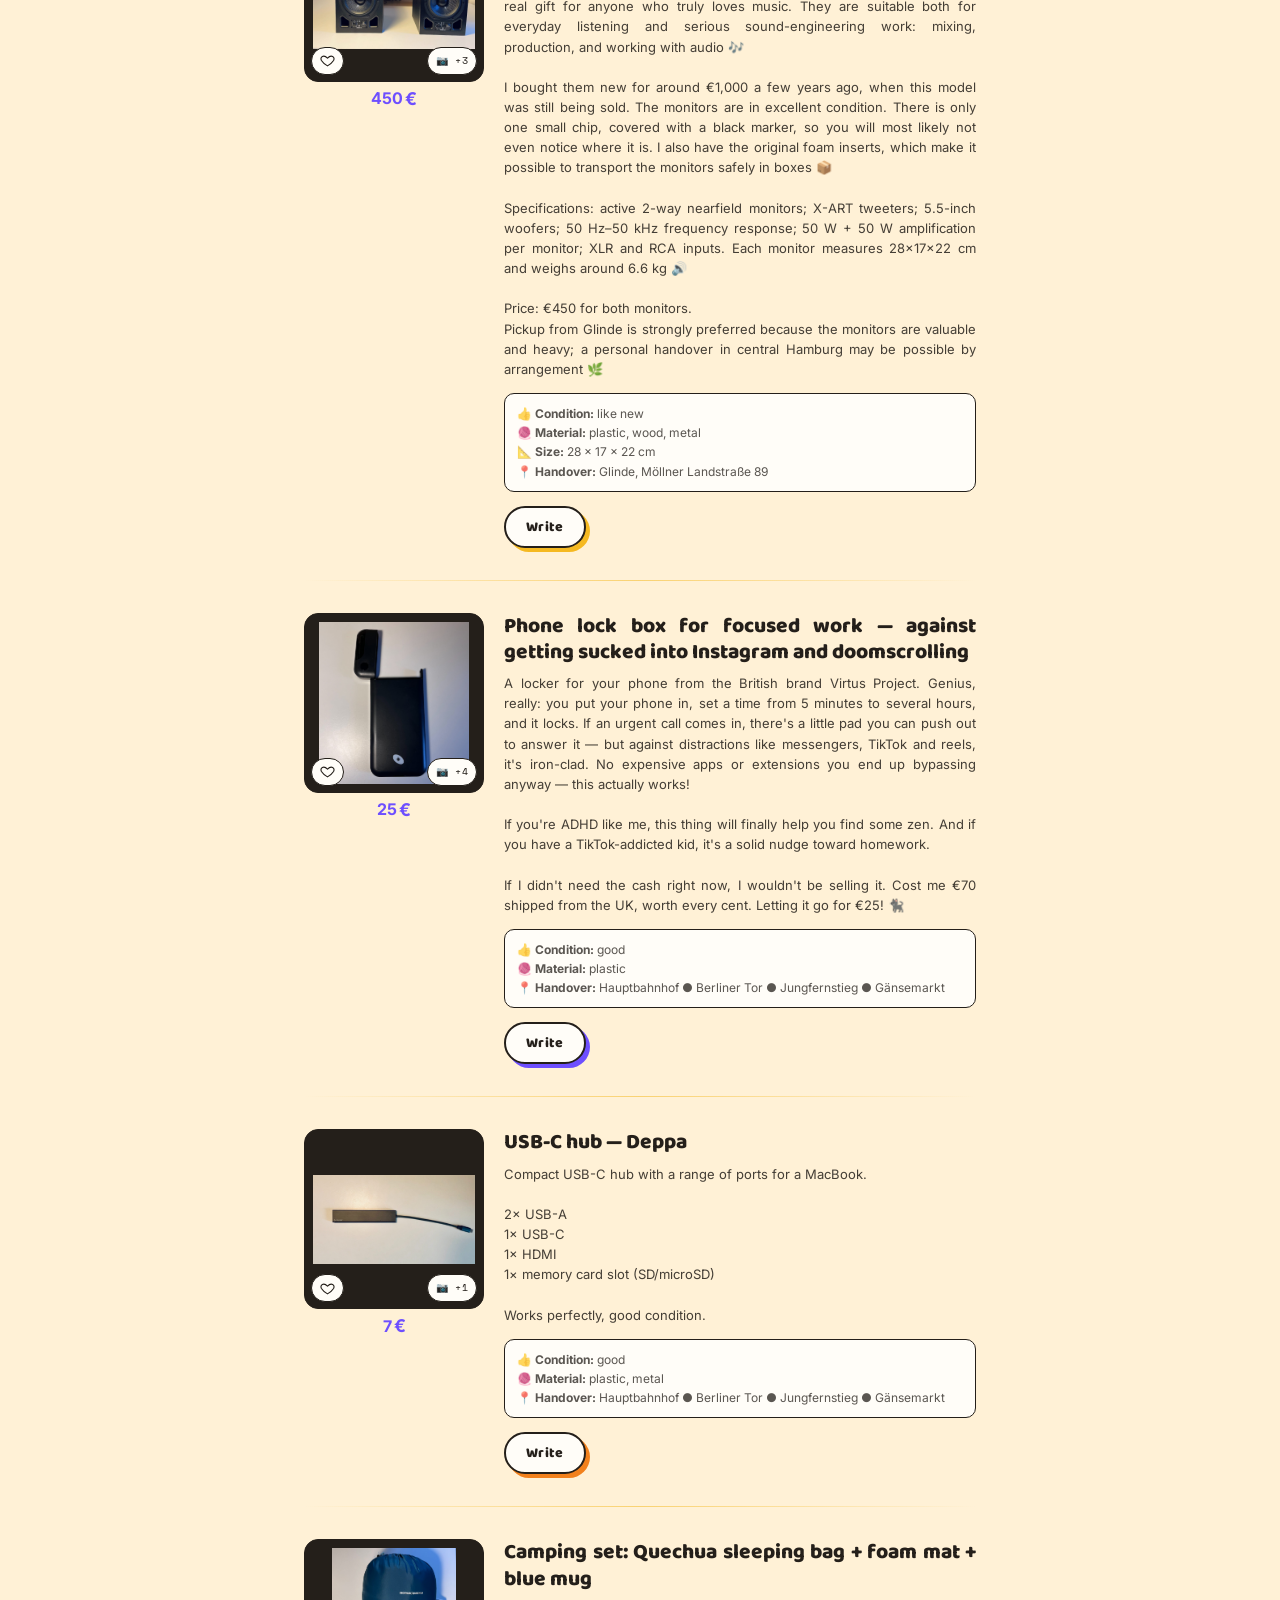
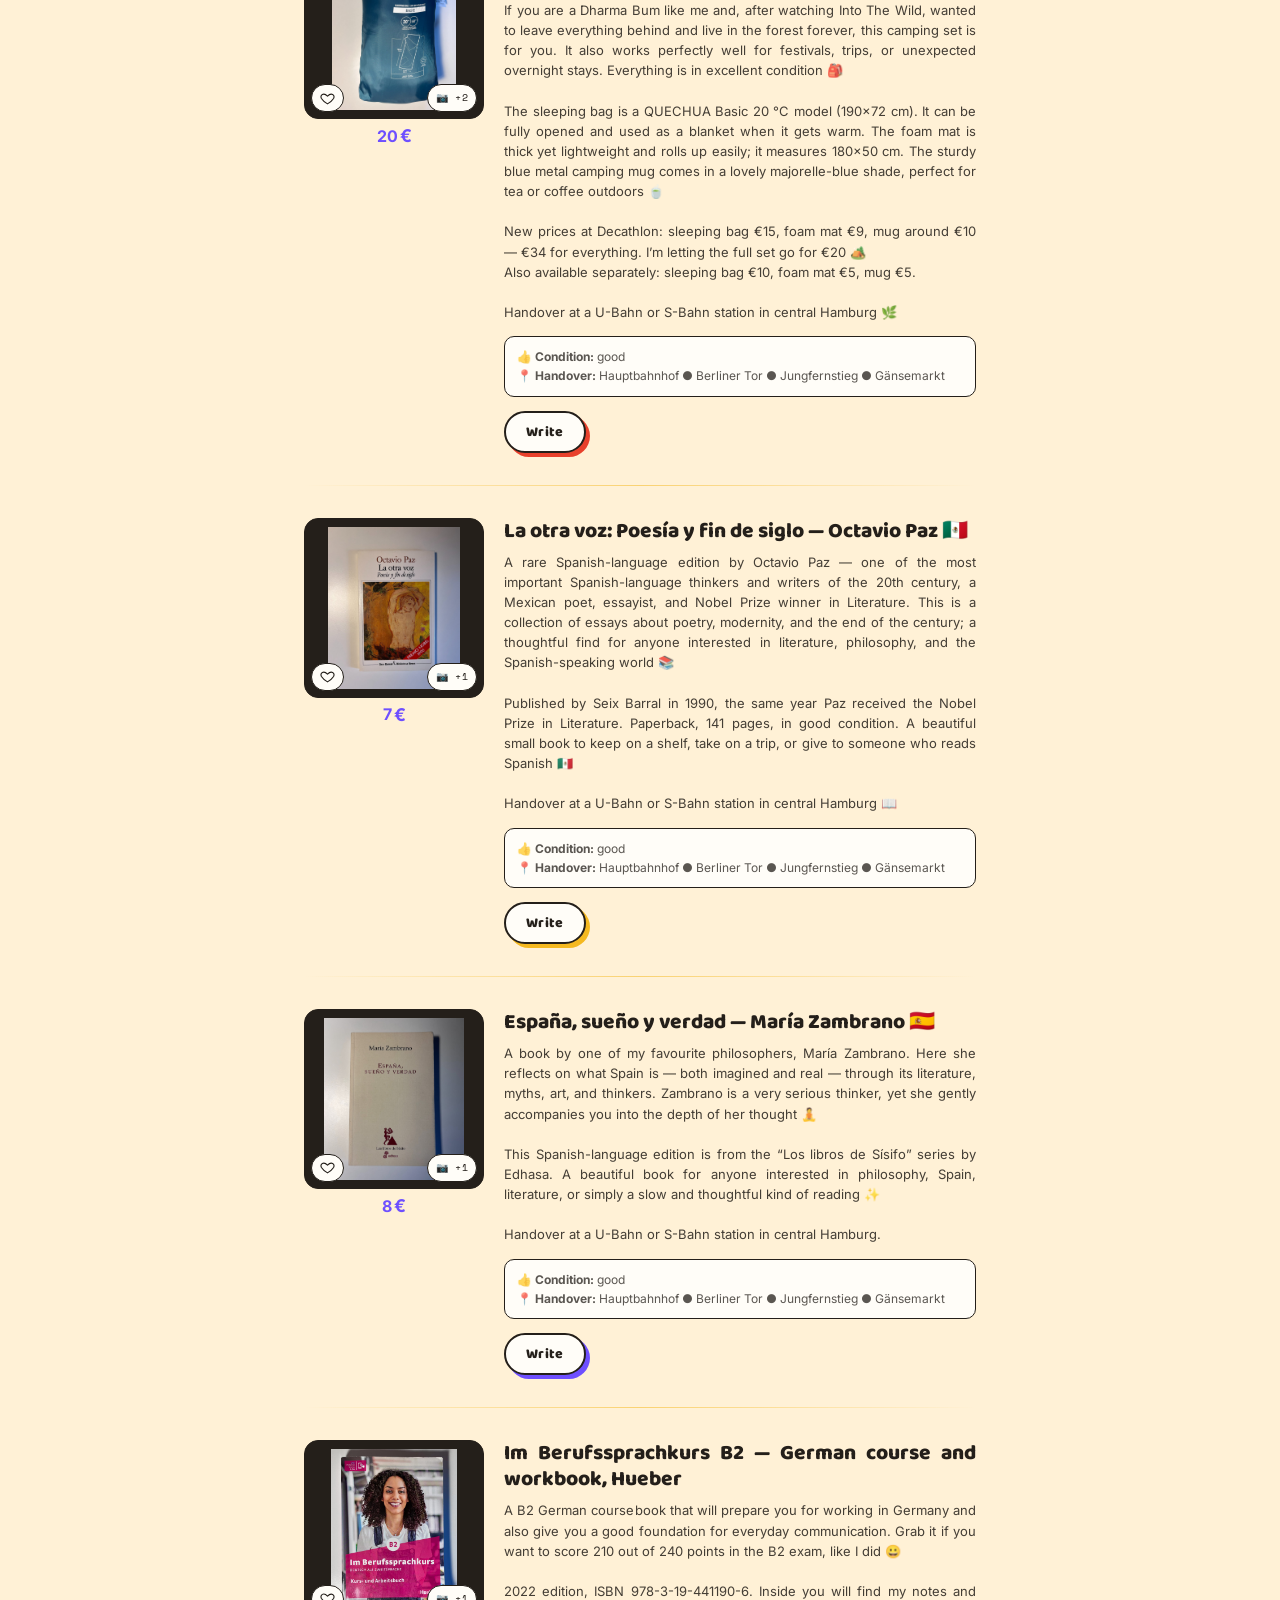
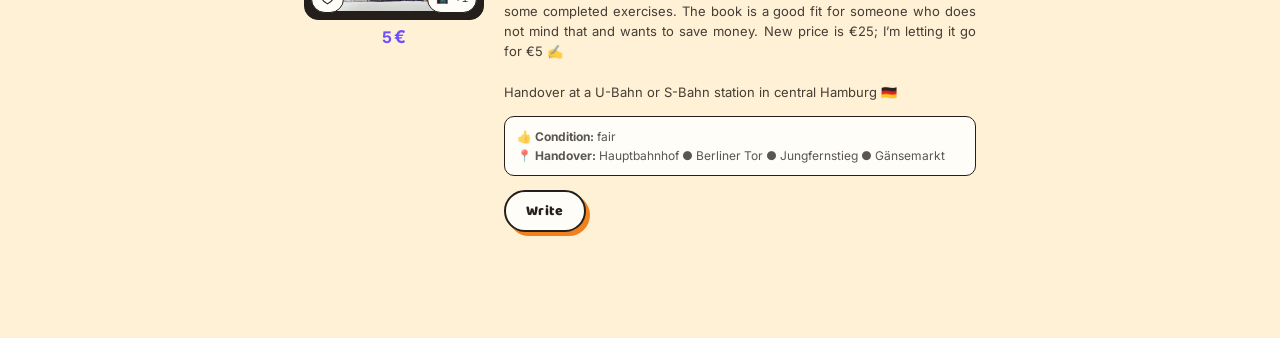
==== commit 8a1a4019: "Add files via upload" ====
--- a/index.html
+++ b/index.html
@@ -4,6 +4,18 @@
 <meta charset="UTF-8">
 <meta name="viewport" content="width=device-width, initial-scale=1.0">
 <title>My Stuff</title>
+<meta name="description" content="Hallo! Hola! Привет! Merhaba! 你好! Ich ziehe nach Berlin und suche neue Besitzer:innen für meine Sachen. Alles muss raus!">
+<meta property="og:type" content="website">
+<meta property="og:url" content="https://stepan-botarev.github.io/my-stuff/">
+<meta property="og:title" content="My Stuff">
+<meta property="og:description" content="Hallo! Hola! Привет! Merhaba! 你好! Ich ziehe nach Berlin und suche neue Besitzer:innen für meine Sachen. Alles muss raus!">
+<meta property="og:image" content="https://stepan-botarev.github.io/my-stuff/images/og-image.png">
+<meta property="og:image:width" content="1200">
+<meta property="og:image:height" content="630">
+<meta name="twitter:card" content="summary_large_image">
+<meta name="twitter:title" content="My Stuff">
+<meta name="twitter:description" content="Hallo! Hola! Привет! Merhaba! 你好! Ich ziehe nach Berlin und suche neue Besitzer:innen für meine Sachen. Alles muss raus!">
+<meta name="twitter:image" content="https://stepan-botarev.github.io/my-stuff/images/og-image.png">
 <link rel="icon" type="image/svg+xml" href="favicon.svg">
 <link rel="preconnect" href="https://fonts.googleapis.com">
 <link rel="preconnect" href="https://fonts.gstatic.com" crossorigin>
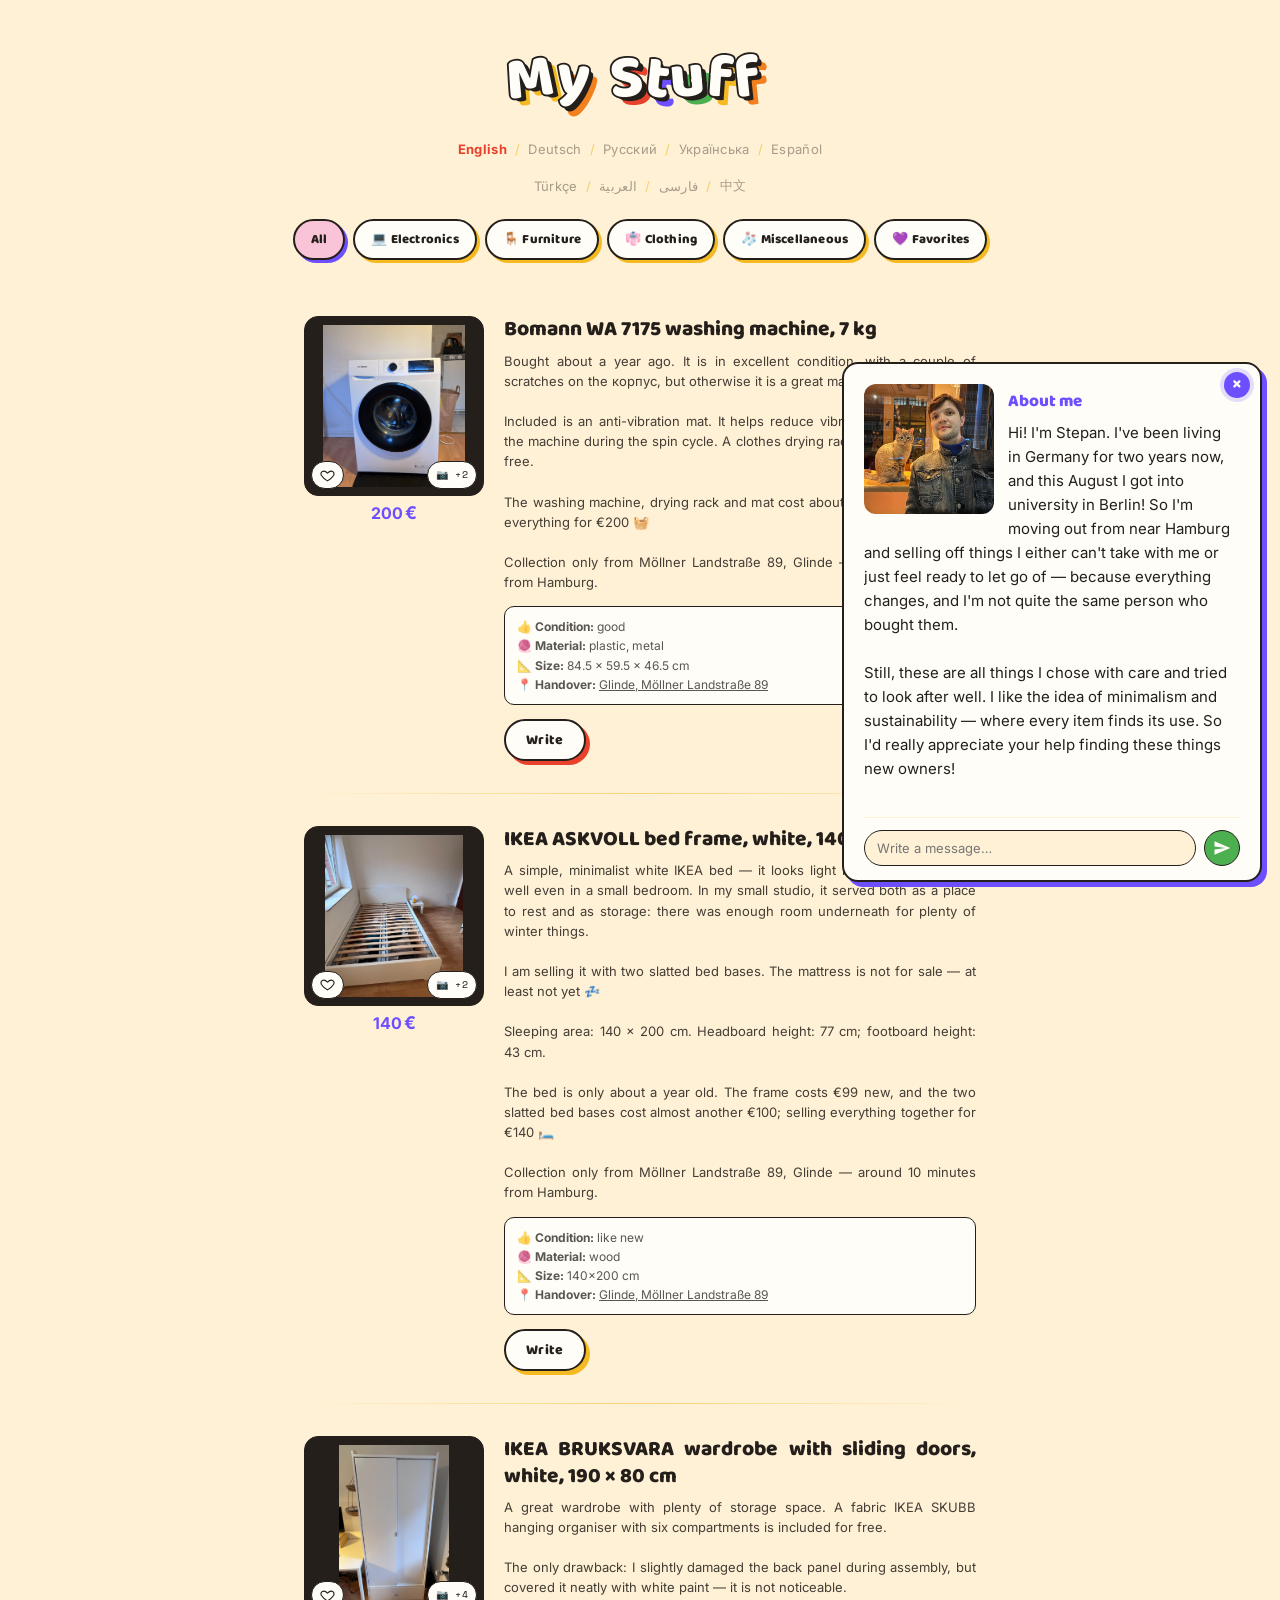
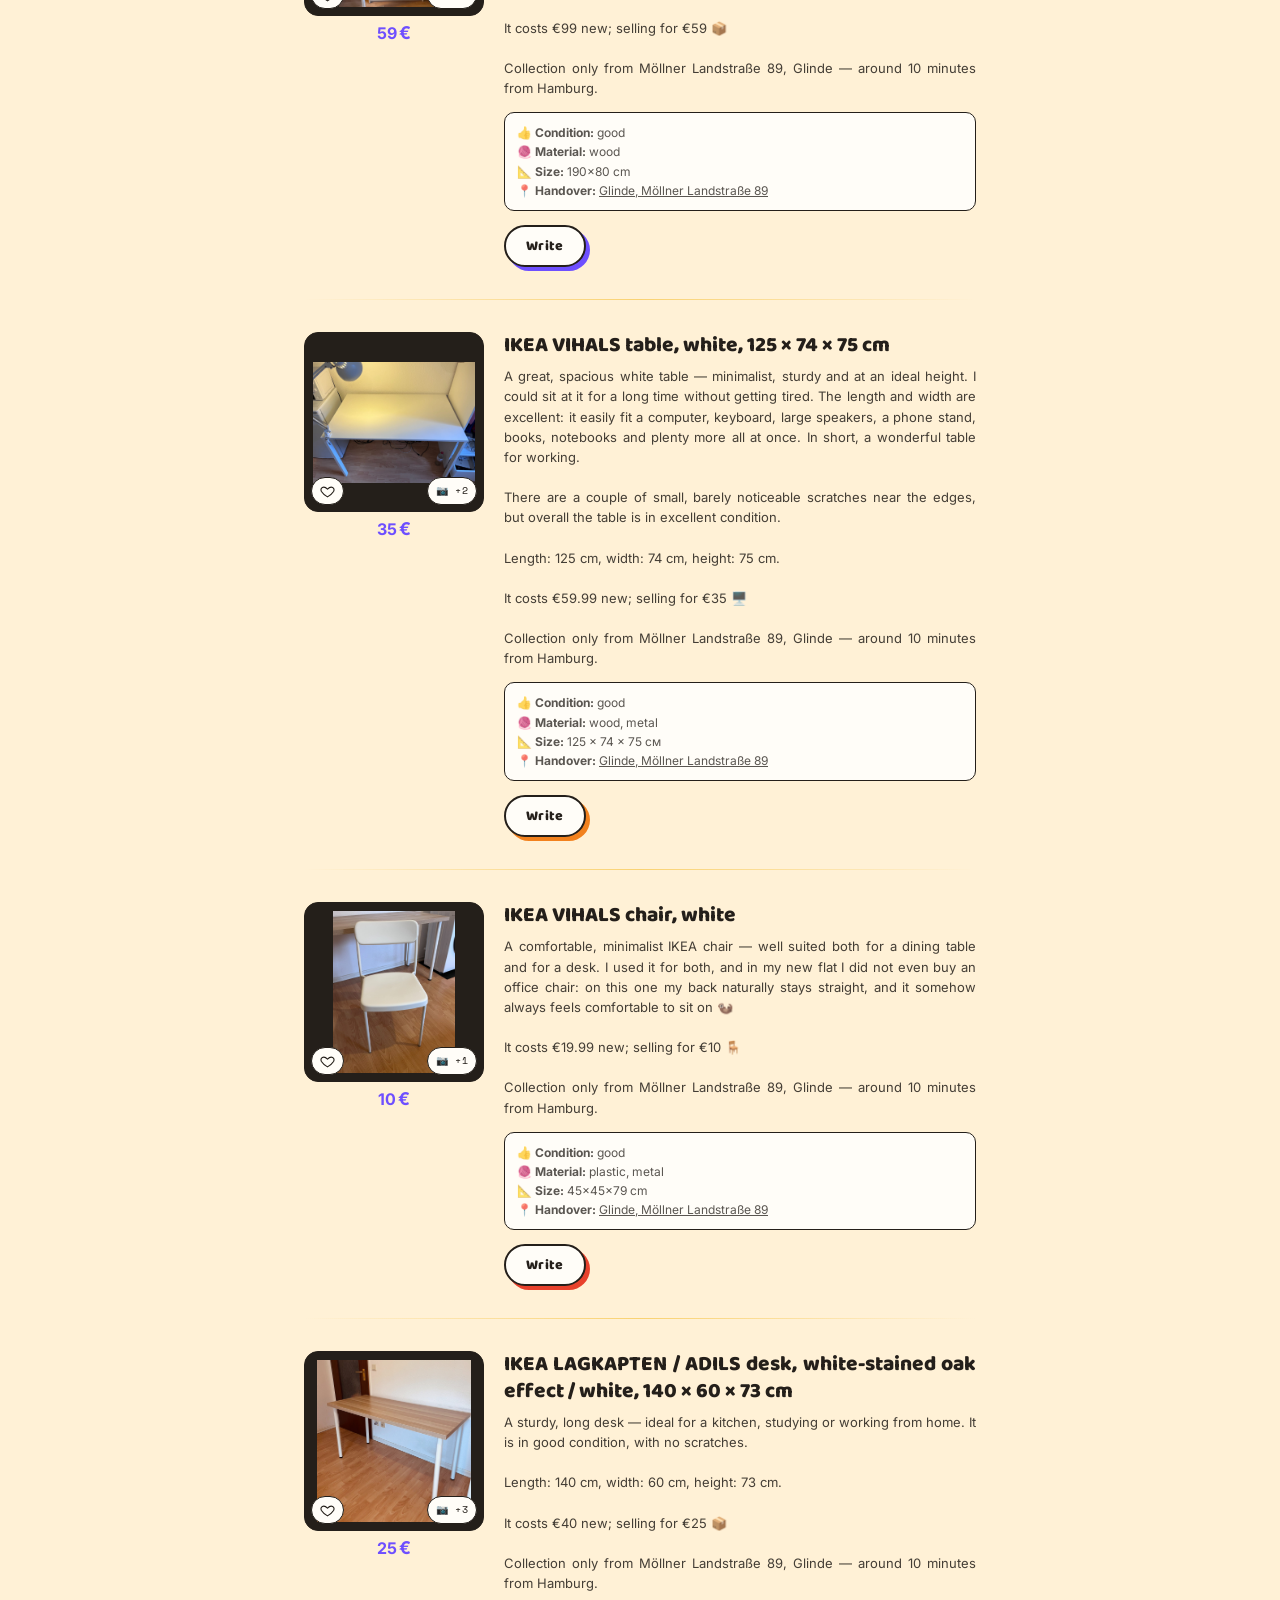
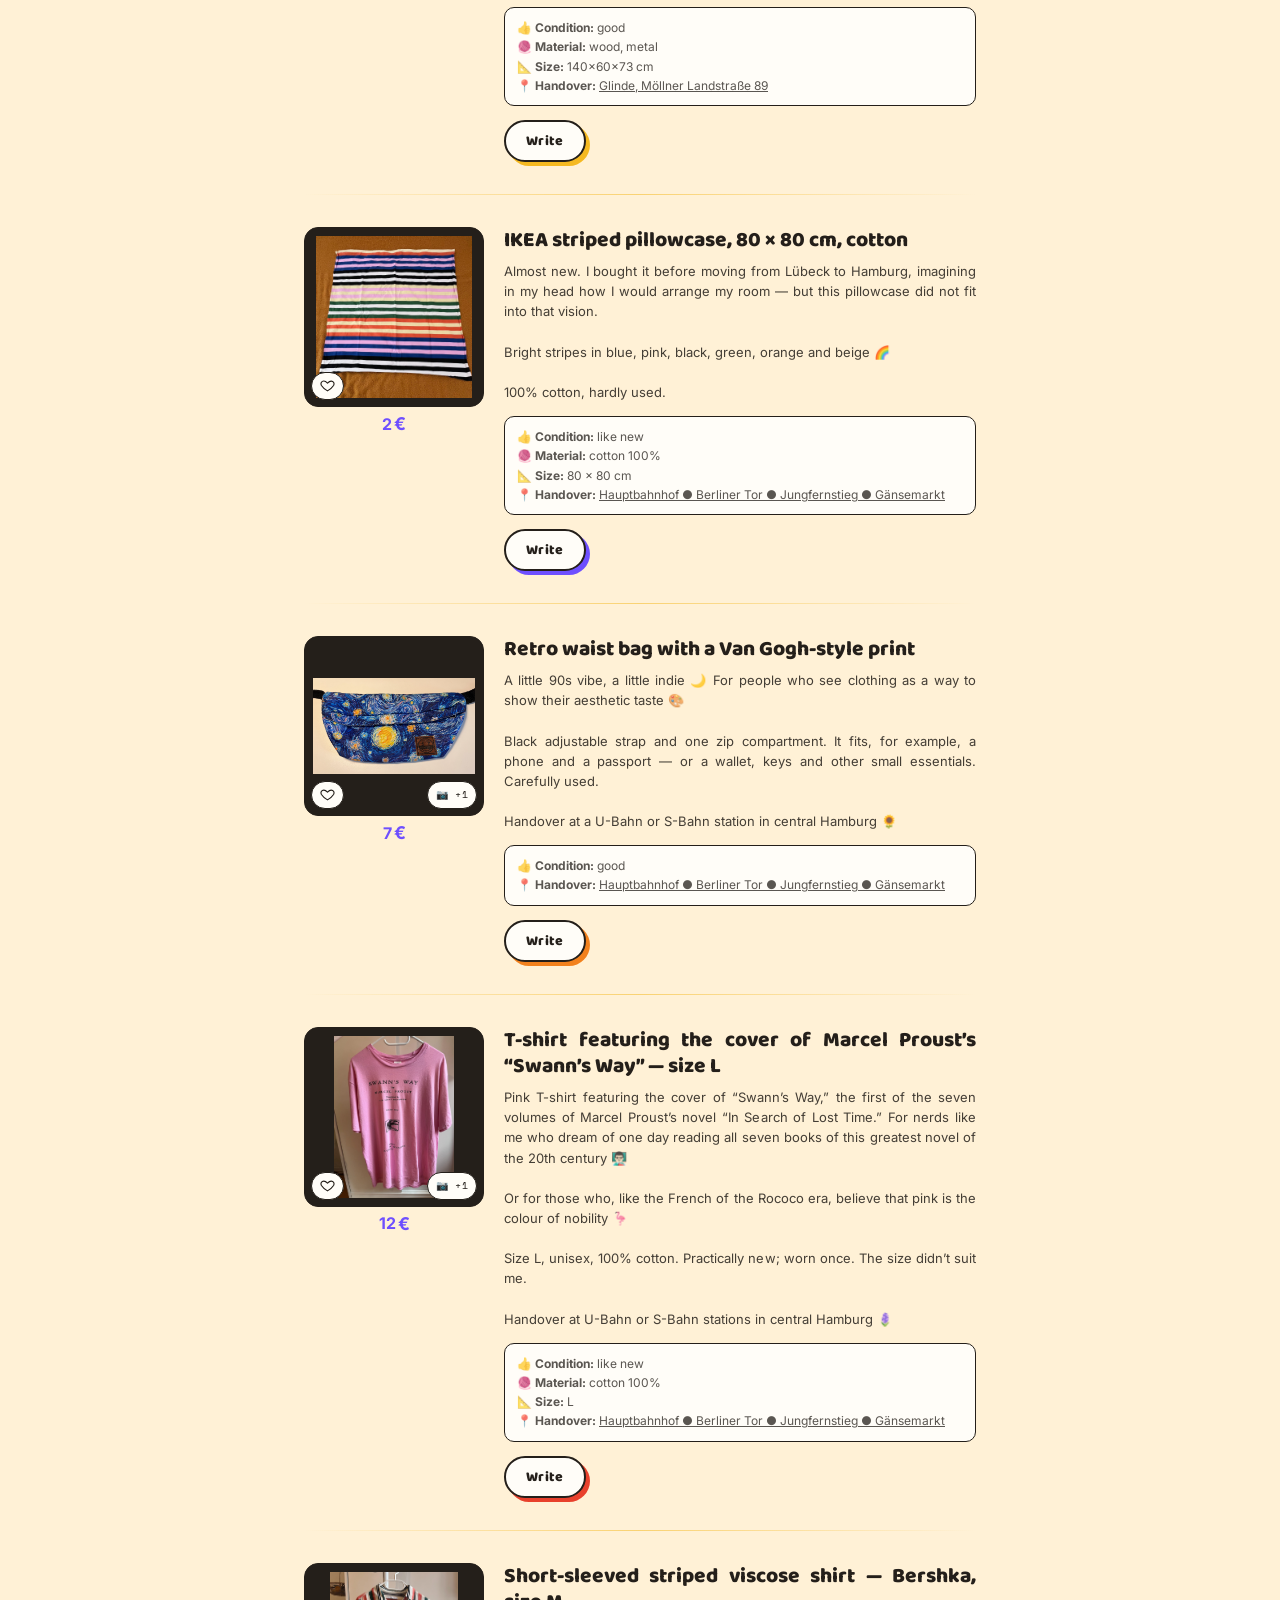
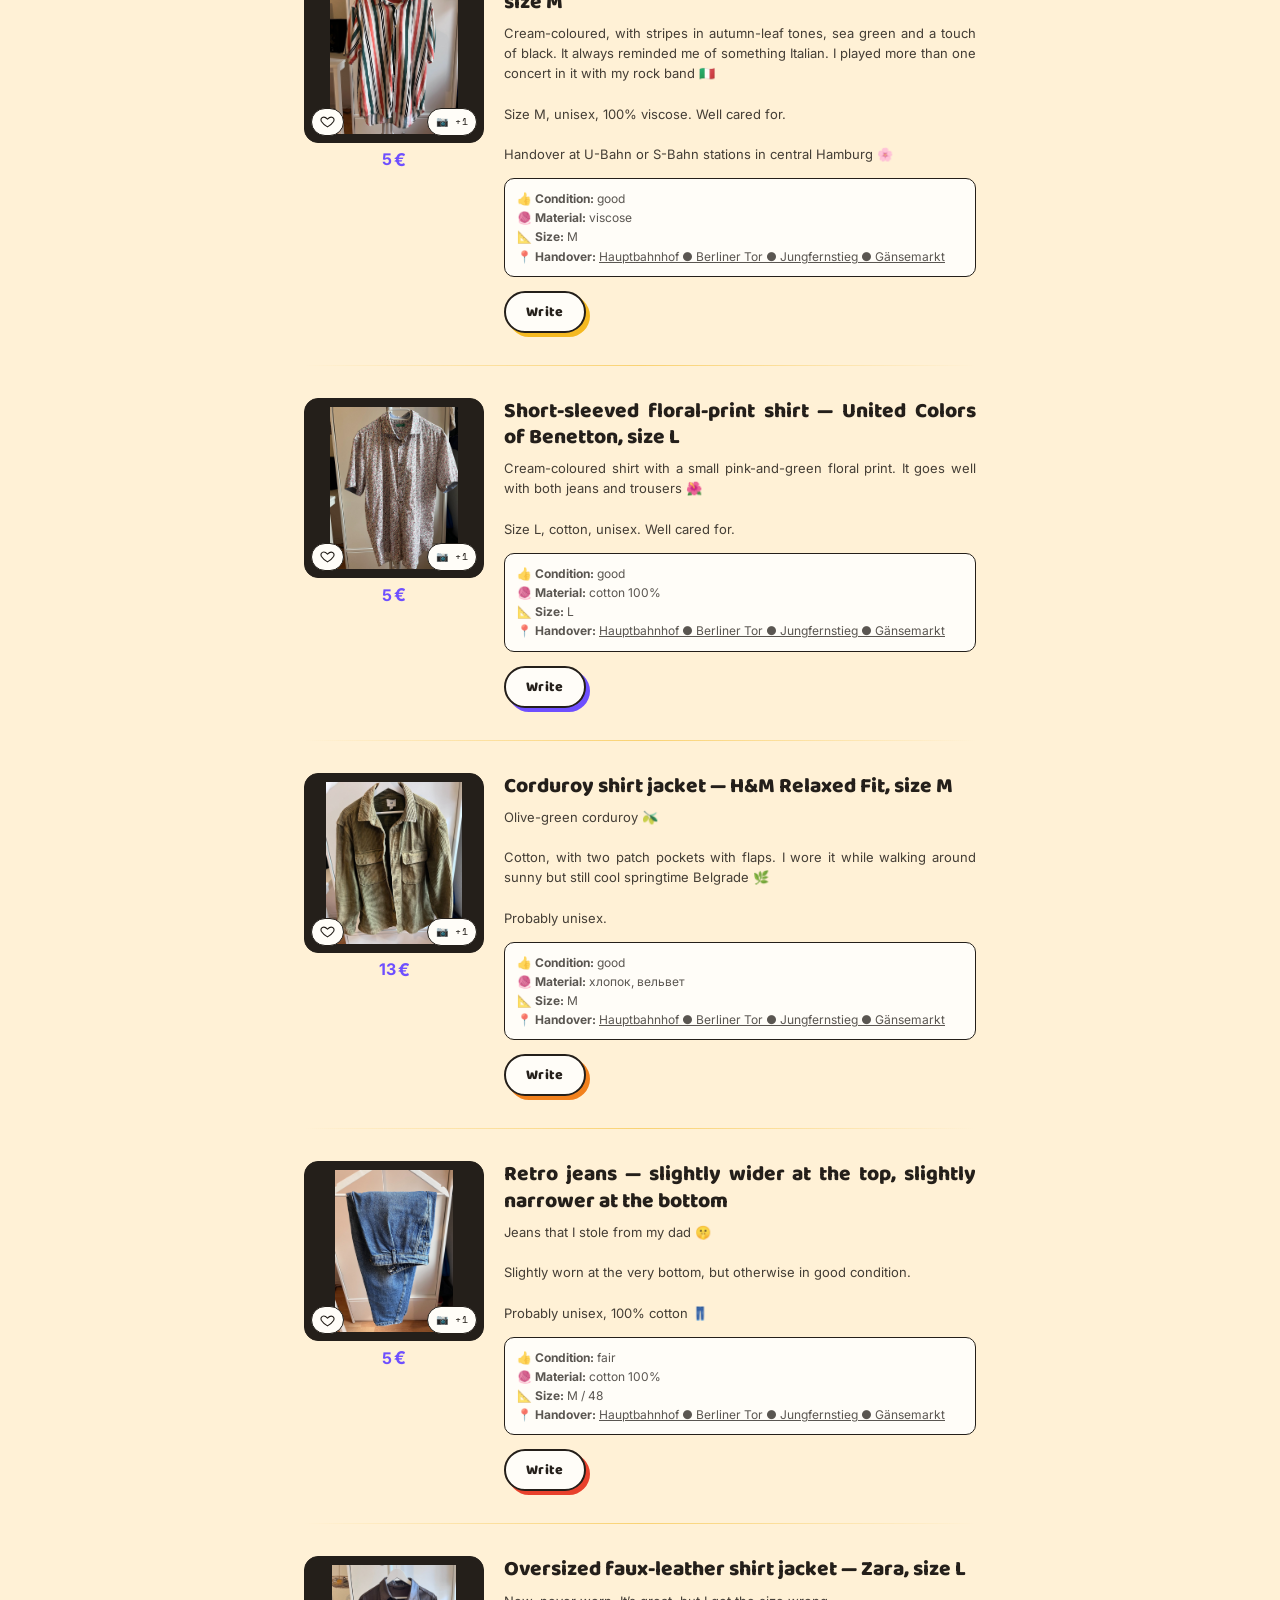
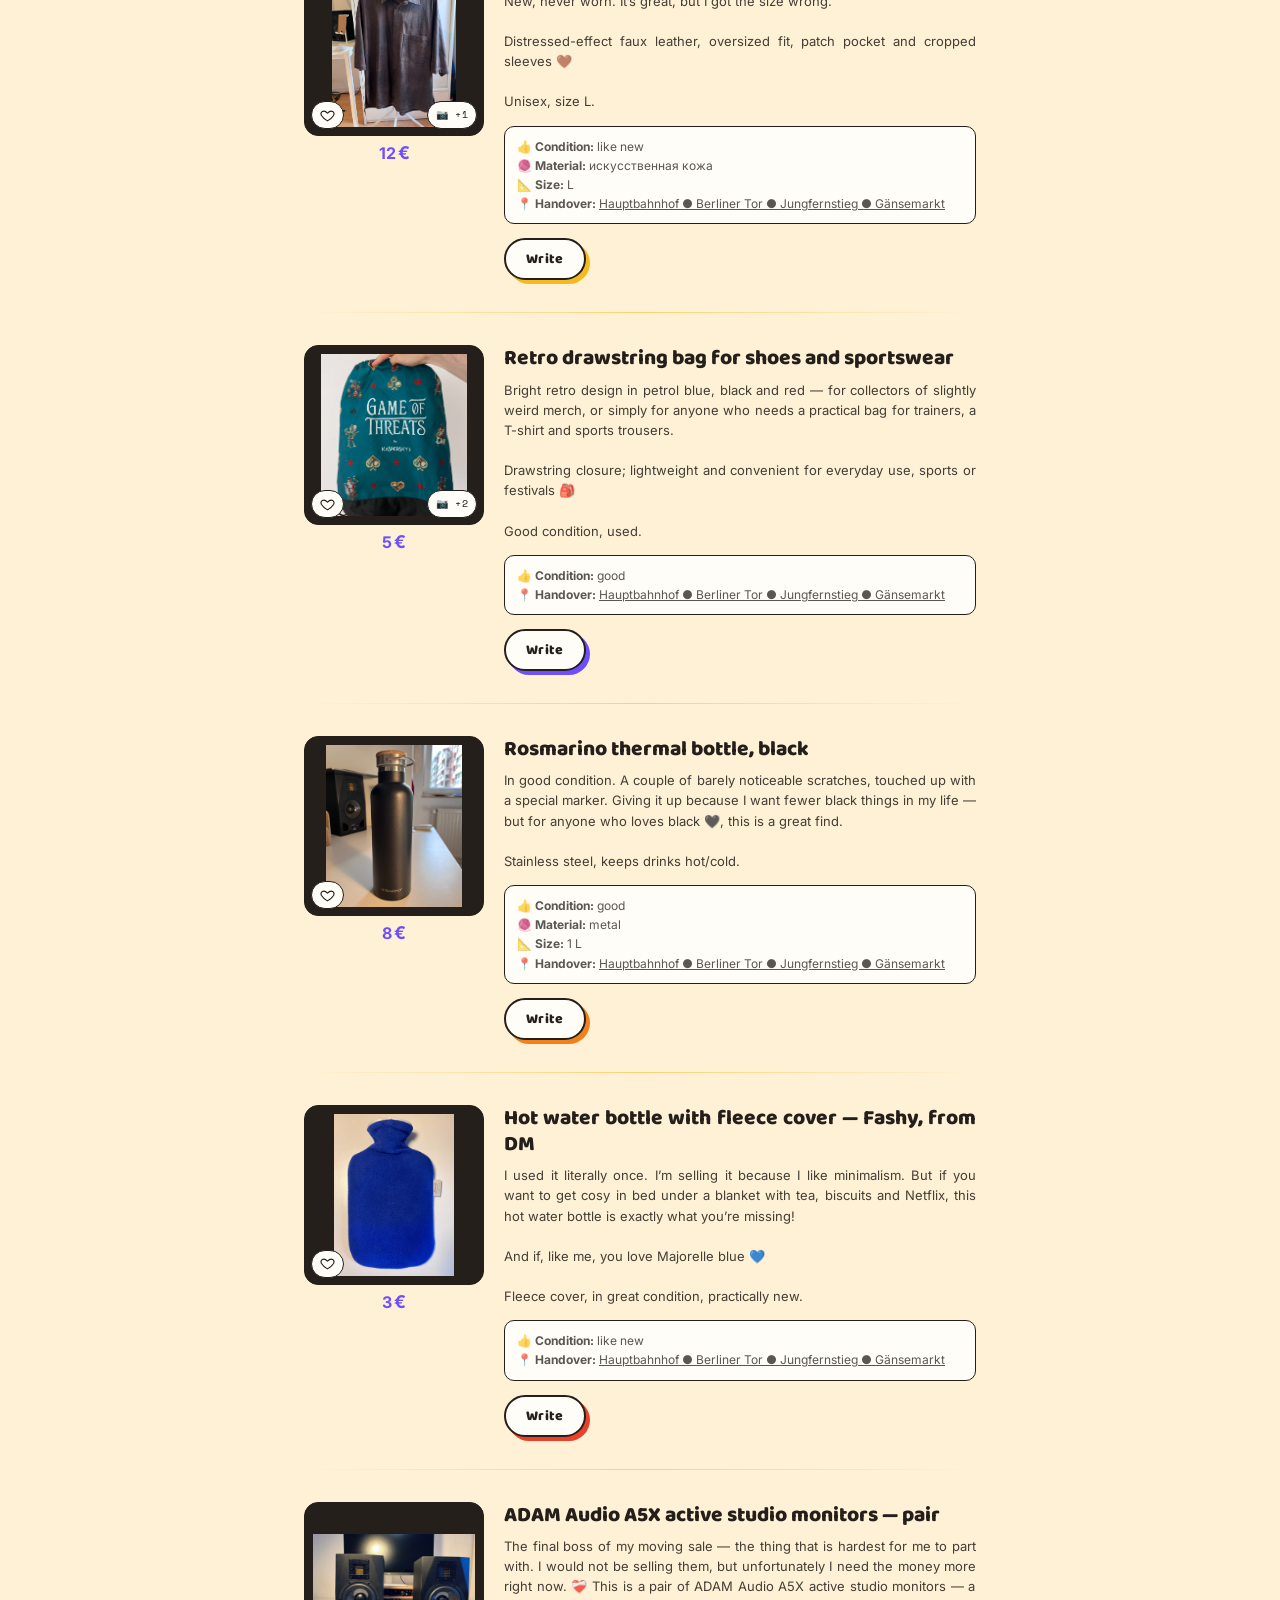
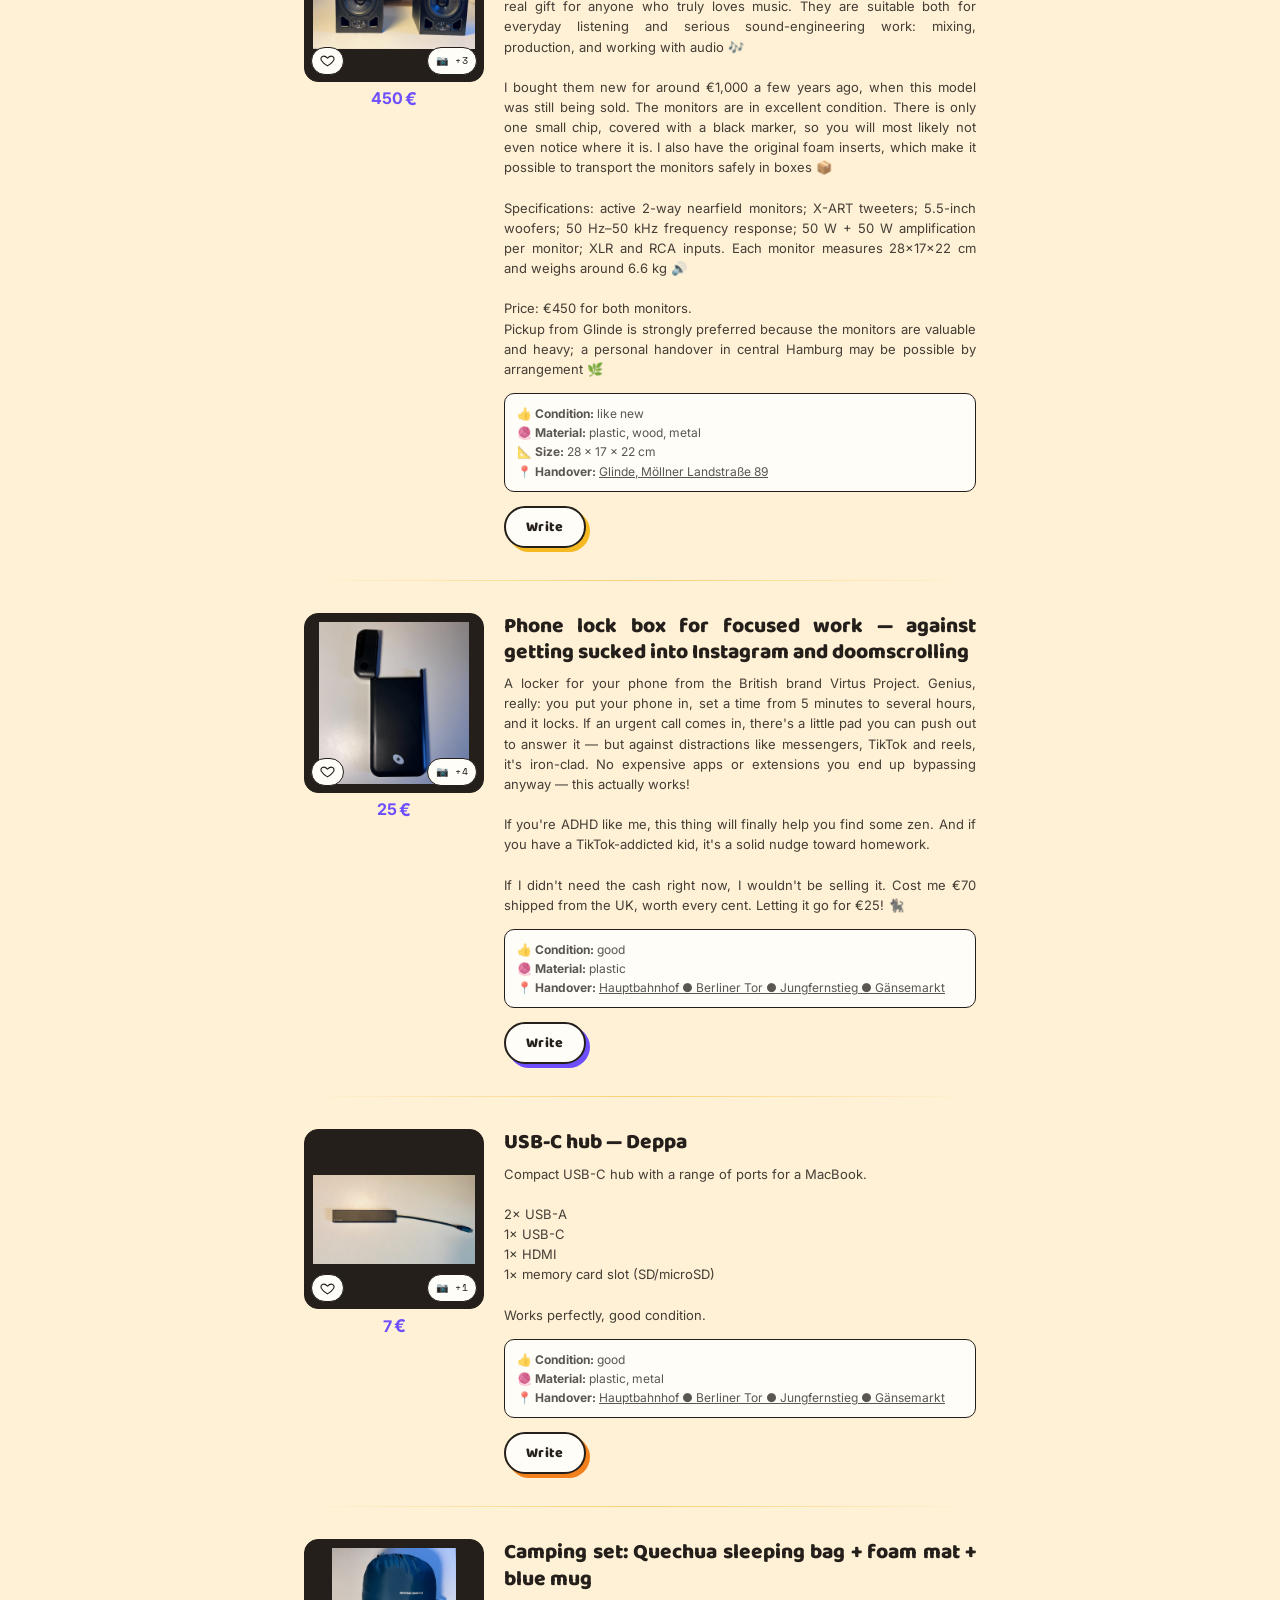
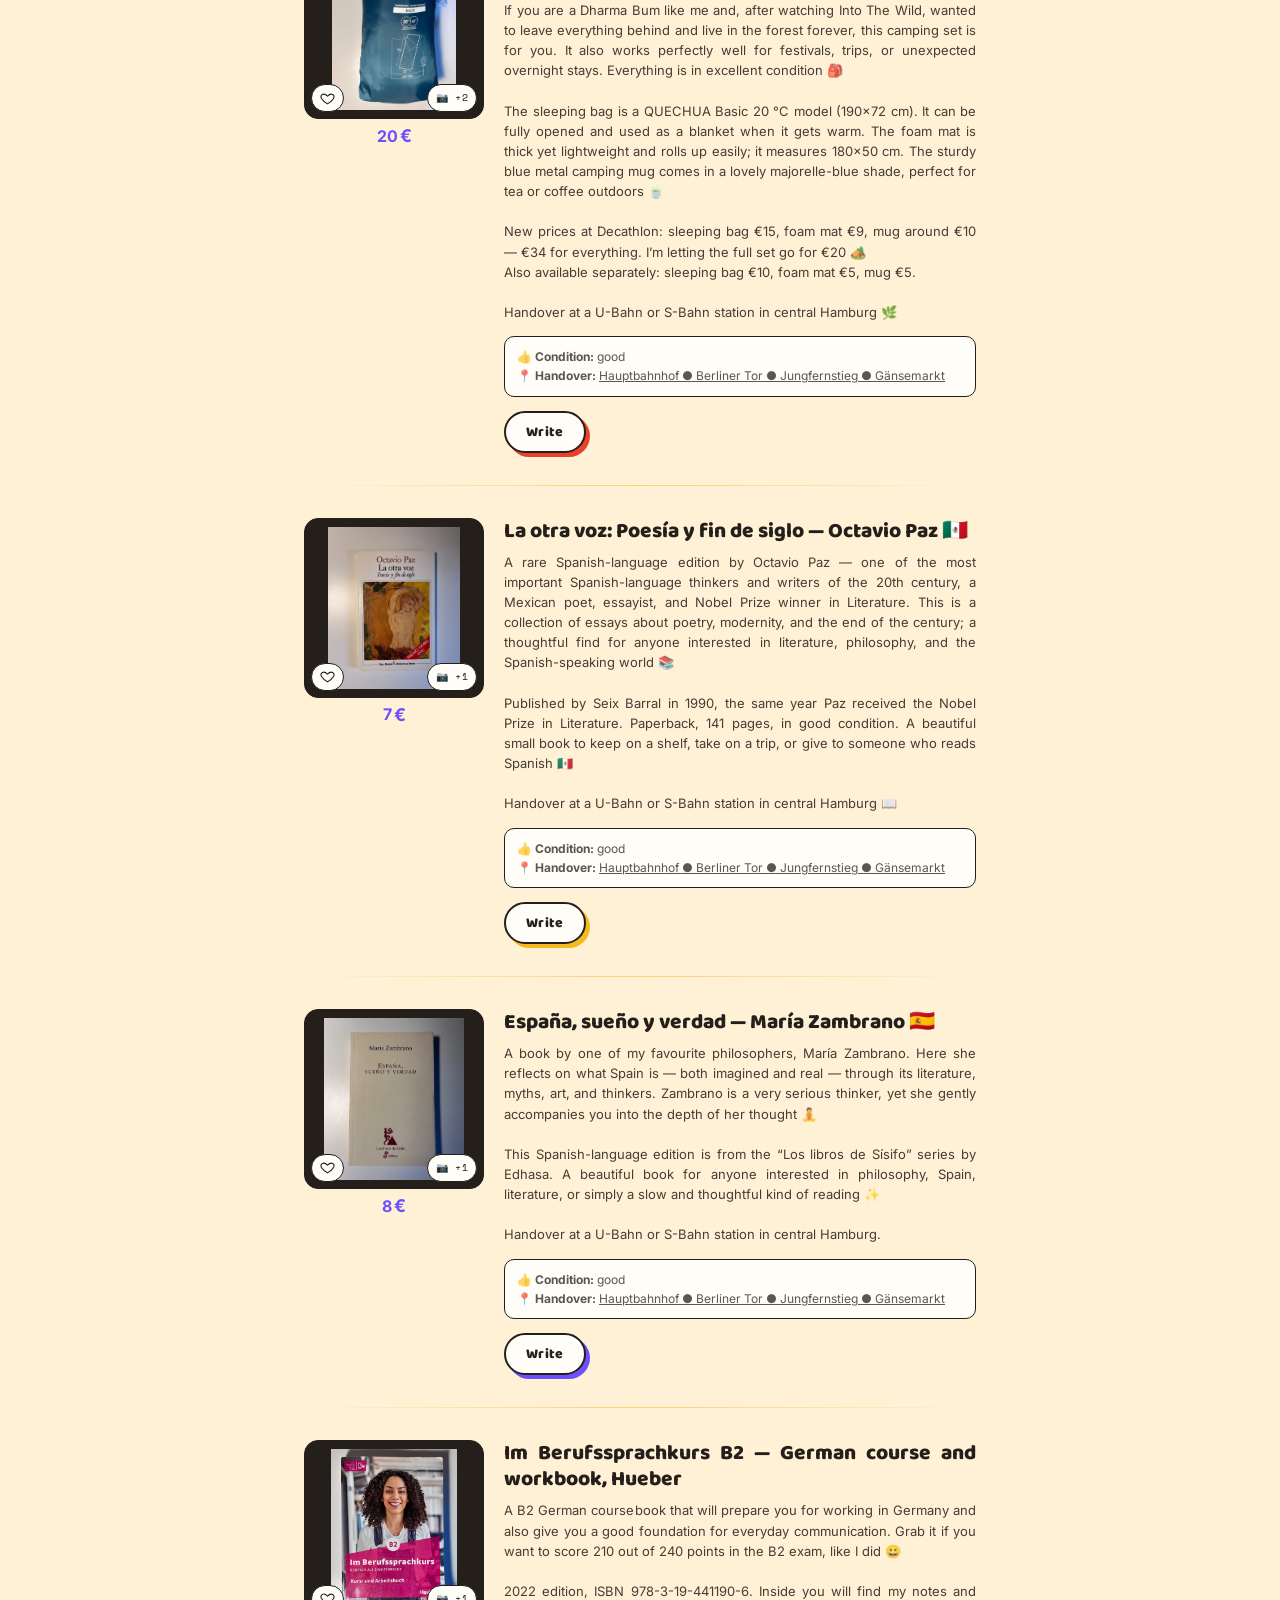
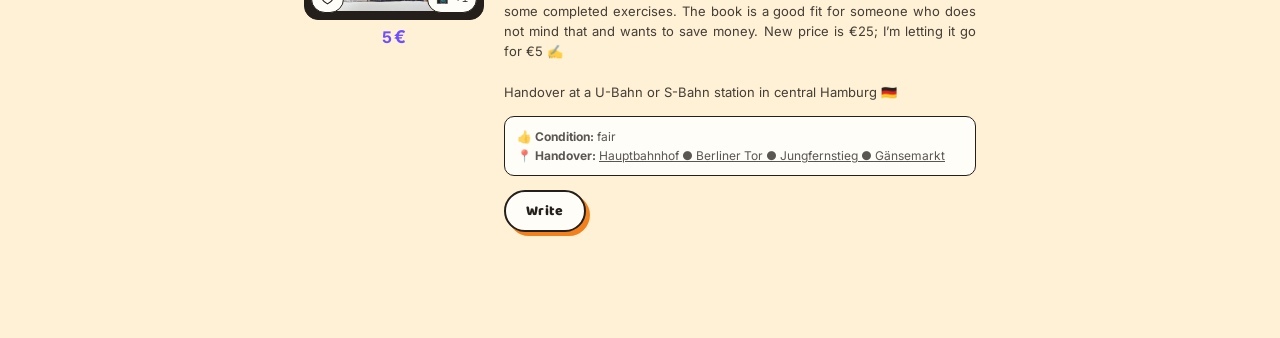
==== commit 564d2382: "Add files via upload" ====
--- a/index.html
+++ b/index.html
@@ -4,23 +4,23 @@
 <meta charset="UTF-8">
 <meta name="viewport" content="width=device-width, initial-scale=1.0">
 <title>My Stuff</title>
-<meta name="description" content="Hallo! Hola! Привет! Merhaba! 你好! Ich ziehe nach Berlin und suche neue Besitzer:innen für meine Sachen. Alles muss raus!">
+<meta name="description" content="Hallo! Hola! Привет! Merhaba! مرحباً! 你好! Ich ziehe nach Berlin und suche neue Besitzer:innen für meine Sachen. Alles muss raus!">
 <meta property="og:type" content="website">
 <meta property="og:url" content="https://stepan-botarev.github.io/my-stuff/">
 <meta property="og:title" content="My Stuff">
-<meta property="og:description" content="Hallo! Hola! Привет! Merhaba! 你好! Ich ziehe nach Berlin und suche neue Besitzer:innen für meine Sachen. Alles muss raus!">
+<meta property="og:description" content="Hallo! Hola! Привет! Merhaba! مرحباً! 你好! Ich ziehe nach Berlin und suche neue Besitzer:innen für meine Sachen. Alles muss raus!">
 <meta property="og:image" content="https://stepan-botarev.github.io/my-stuff/images/og-image.png">
 <meta property="og:image:width" content="1200">
-<meta property="og:image:height" content="630">
+<meta property="og:image:height" content="1200">
 <meta name="twitter:card" content="summary_large_image">
 <meta name="twitter:title" content="My Stuff">
-<meta name="twitter:description" content="Hallo! Hola! Привет! Merhaba! 你好! Ich ziehe nach Berlin und suche neue Besitzer:innen für meine Sachen. Alles muss raus!">
+<meta name="twitter:description" content="Hallo! Hola! Привет! Merhaba! مرحباً! 你好! Ich ziehe nach Berlin und suche neue Besitzer:innen für meine Sachen. Alles muss raus!">
 <meta name="twitter:image" content="https://stepan-botarev.github.io/my-stuff/images/og-image.png">
 <link rel="icon" type="image/svg+xml" href="favicon.svg">
 <link rel="preconnect" href="https://fonts.googleapis.com">
 <link rel="preconnect" href="https://fonts.gstatic.com" crossorigin>
 <link href="https://fonts.googleapis.com/css2?family=Space+Mono:wght@400;700&family=DM+Serif+Display:ital@0;1&family=Baloo+2:wght@800&family=Nunito:wght@800;900&family=Inter:wght@400;500;600;700;800&display=swap" rel="stylesheet">
-<link rel="stylesheet" href="style.css?v=20260905x">
+<link rel="stylesheet" href="style.css?v=20260906a">
 </head>
 <body>
 
--- a/style.css
+++ b/style.css
@@ -553,6 +553,12 @@
   line-height: 1.6;
 }
 
+.meta-location-link {
+  font: inherit;
+  color: inherit;
+  text-decoration: underline;
+}
+
 .btn-write {
   --accent: var(--coral);
   font-family: "Baloo 2", "Nunito", sans-serif;
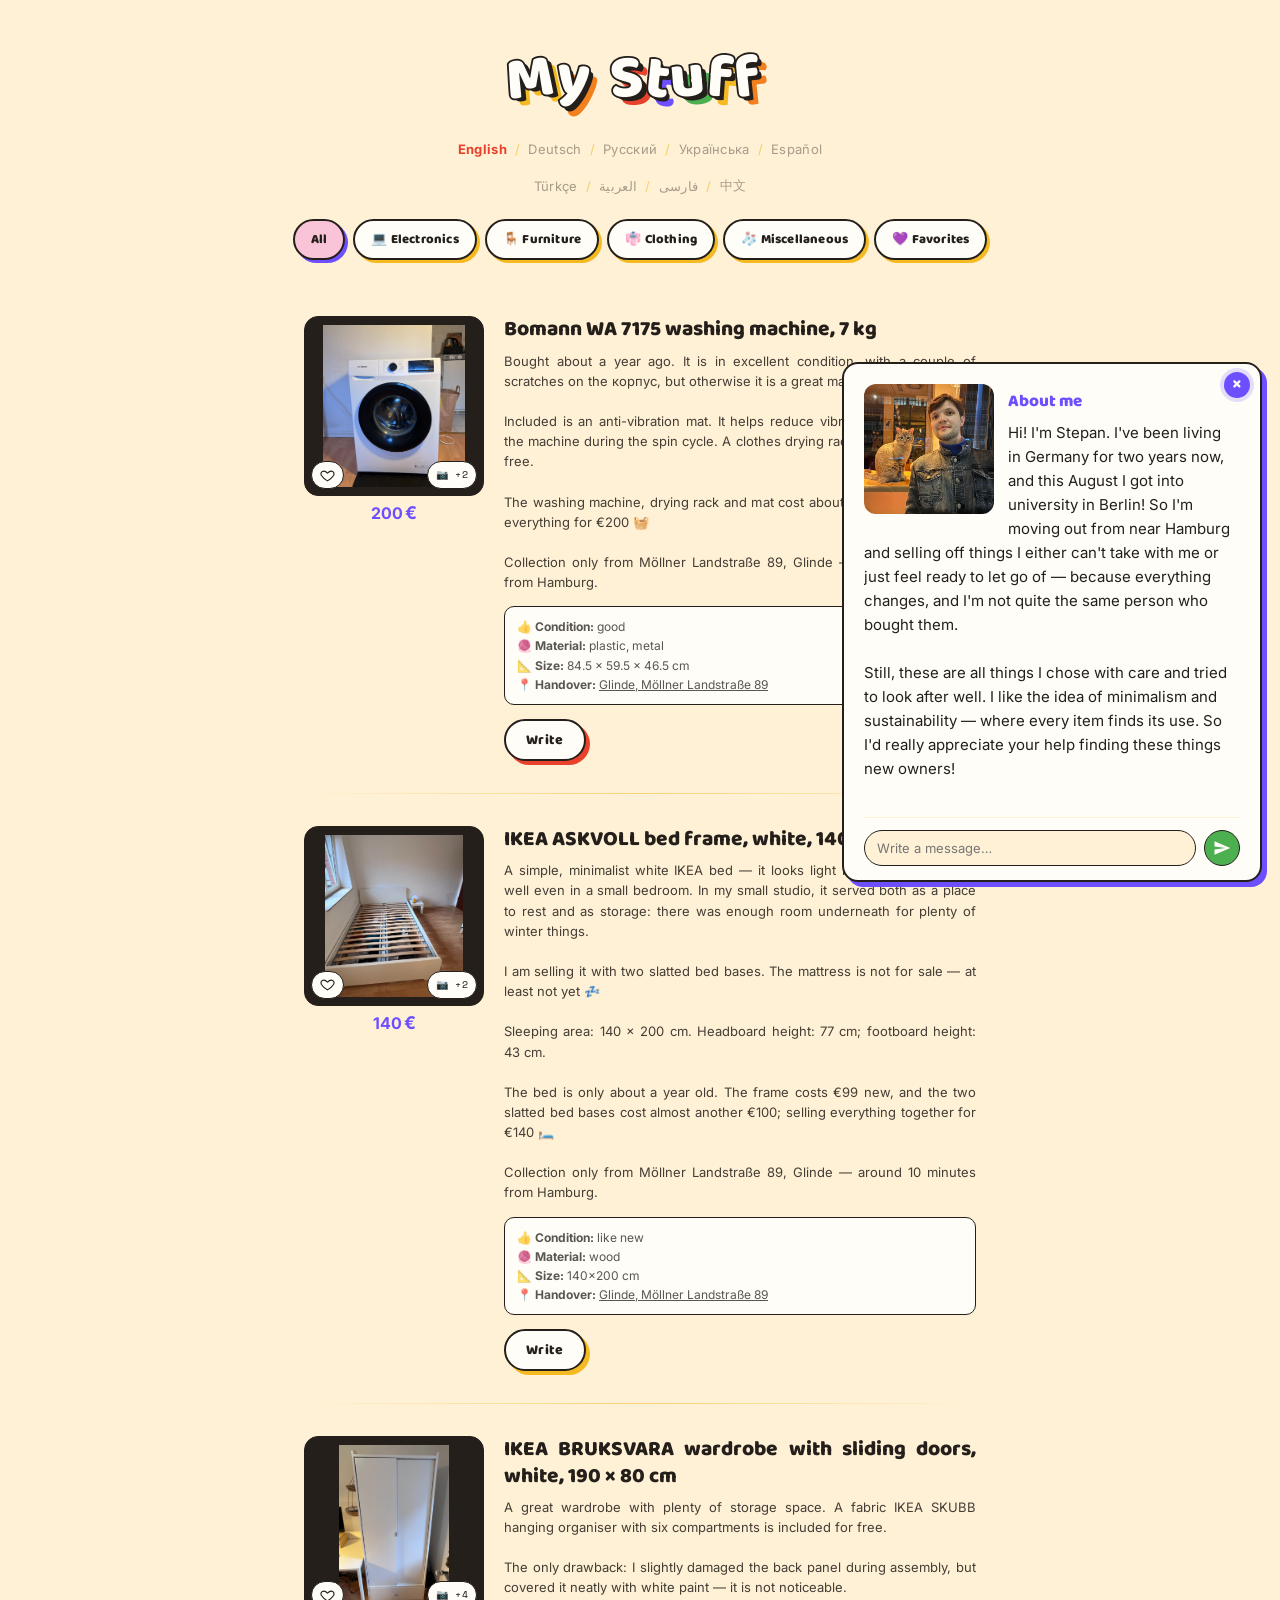
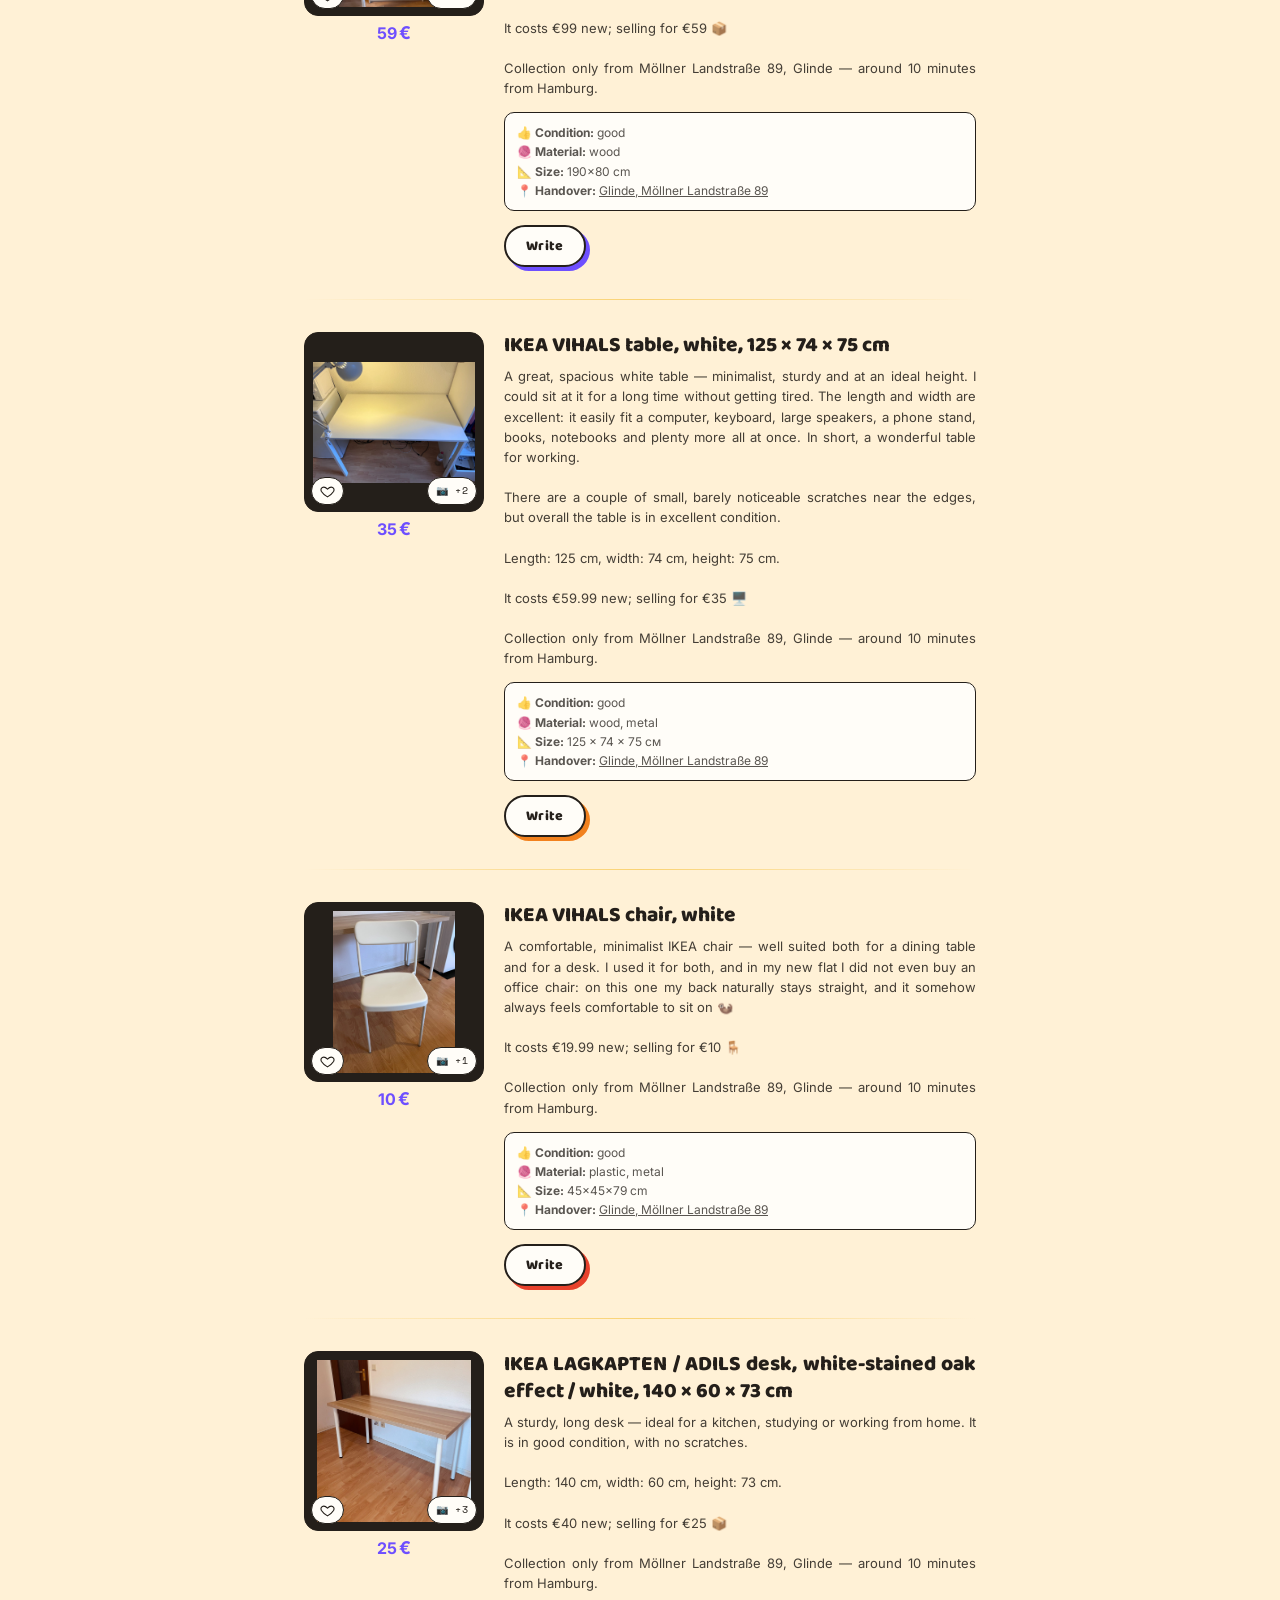
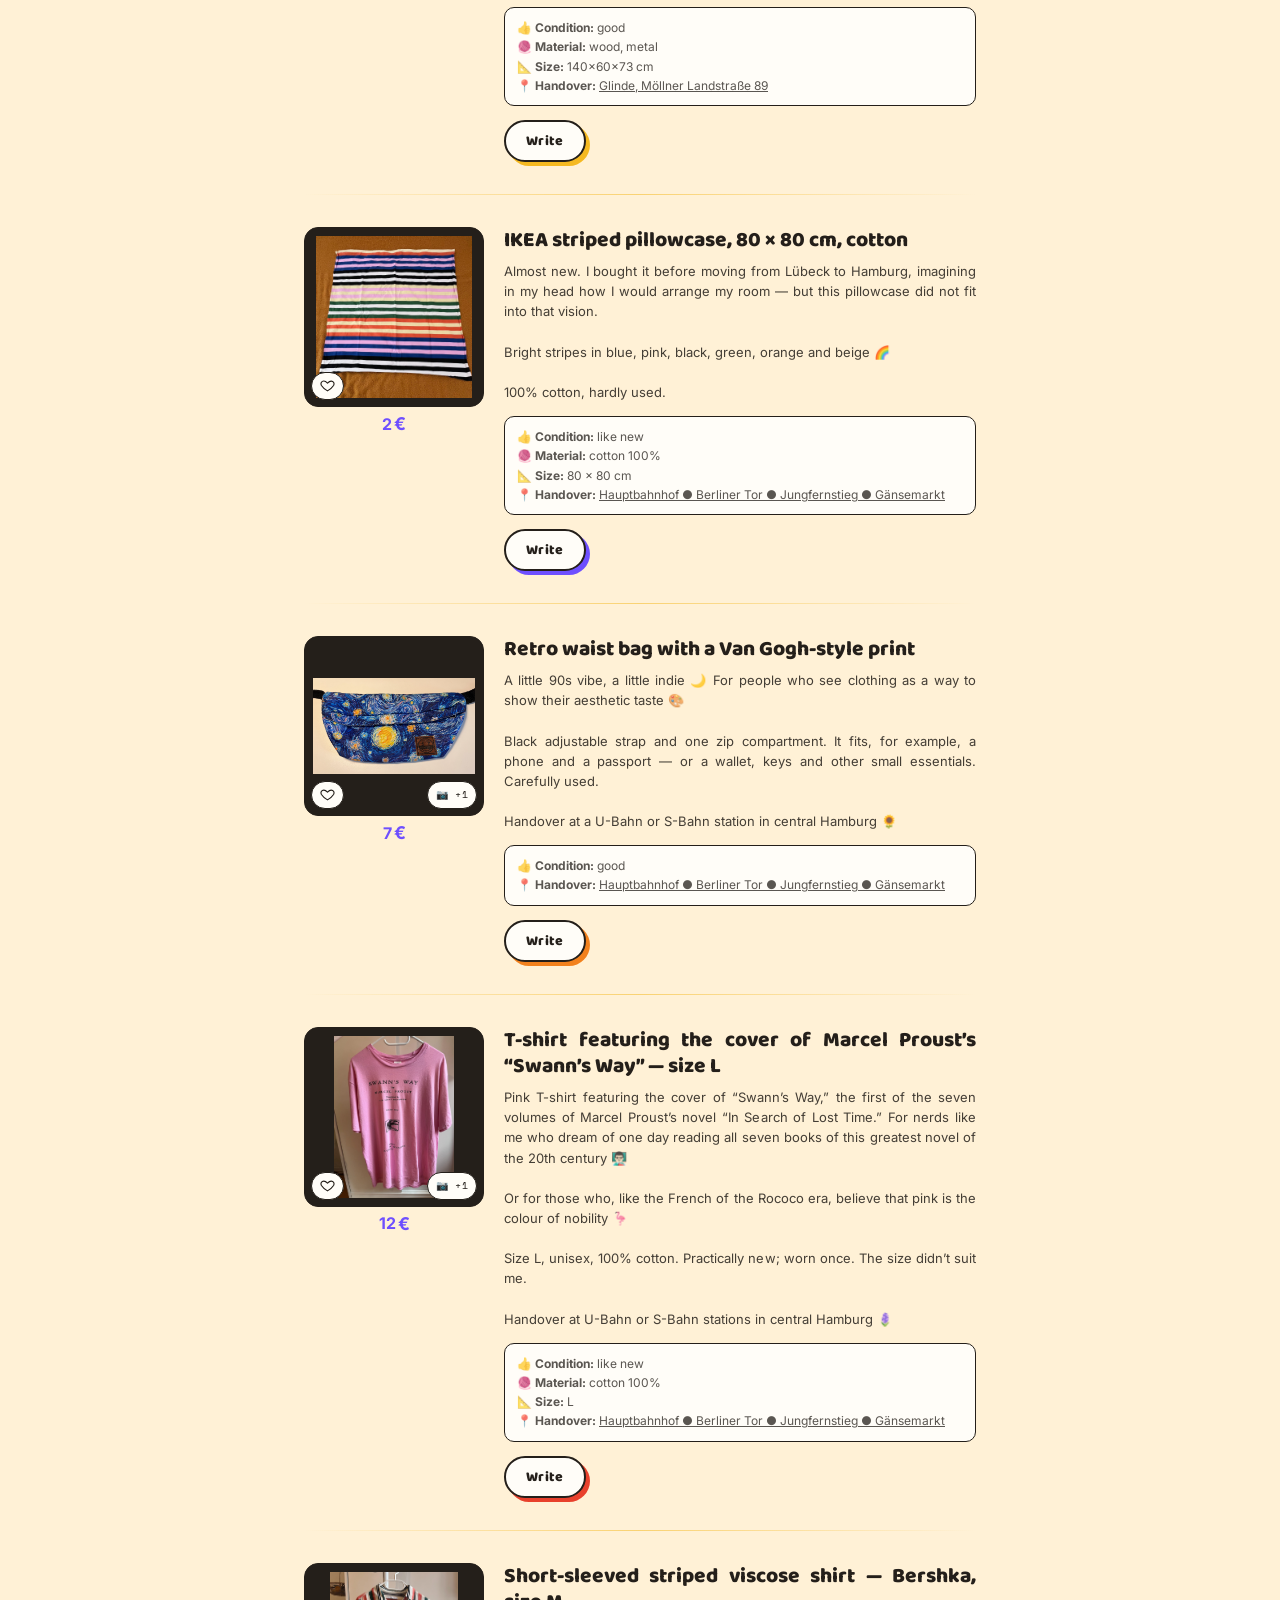
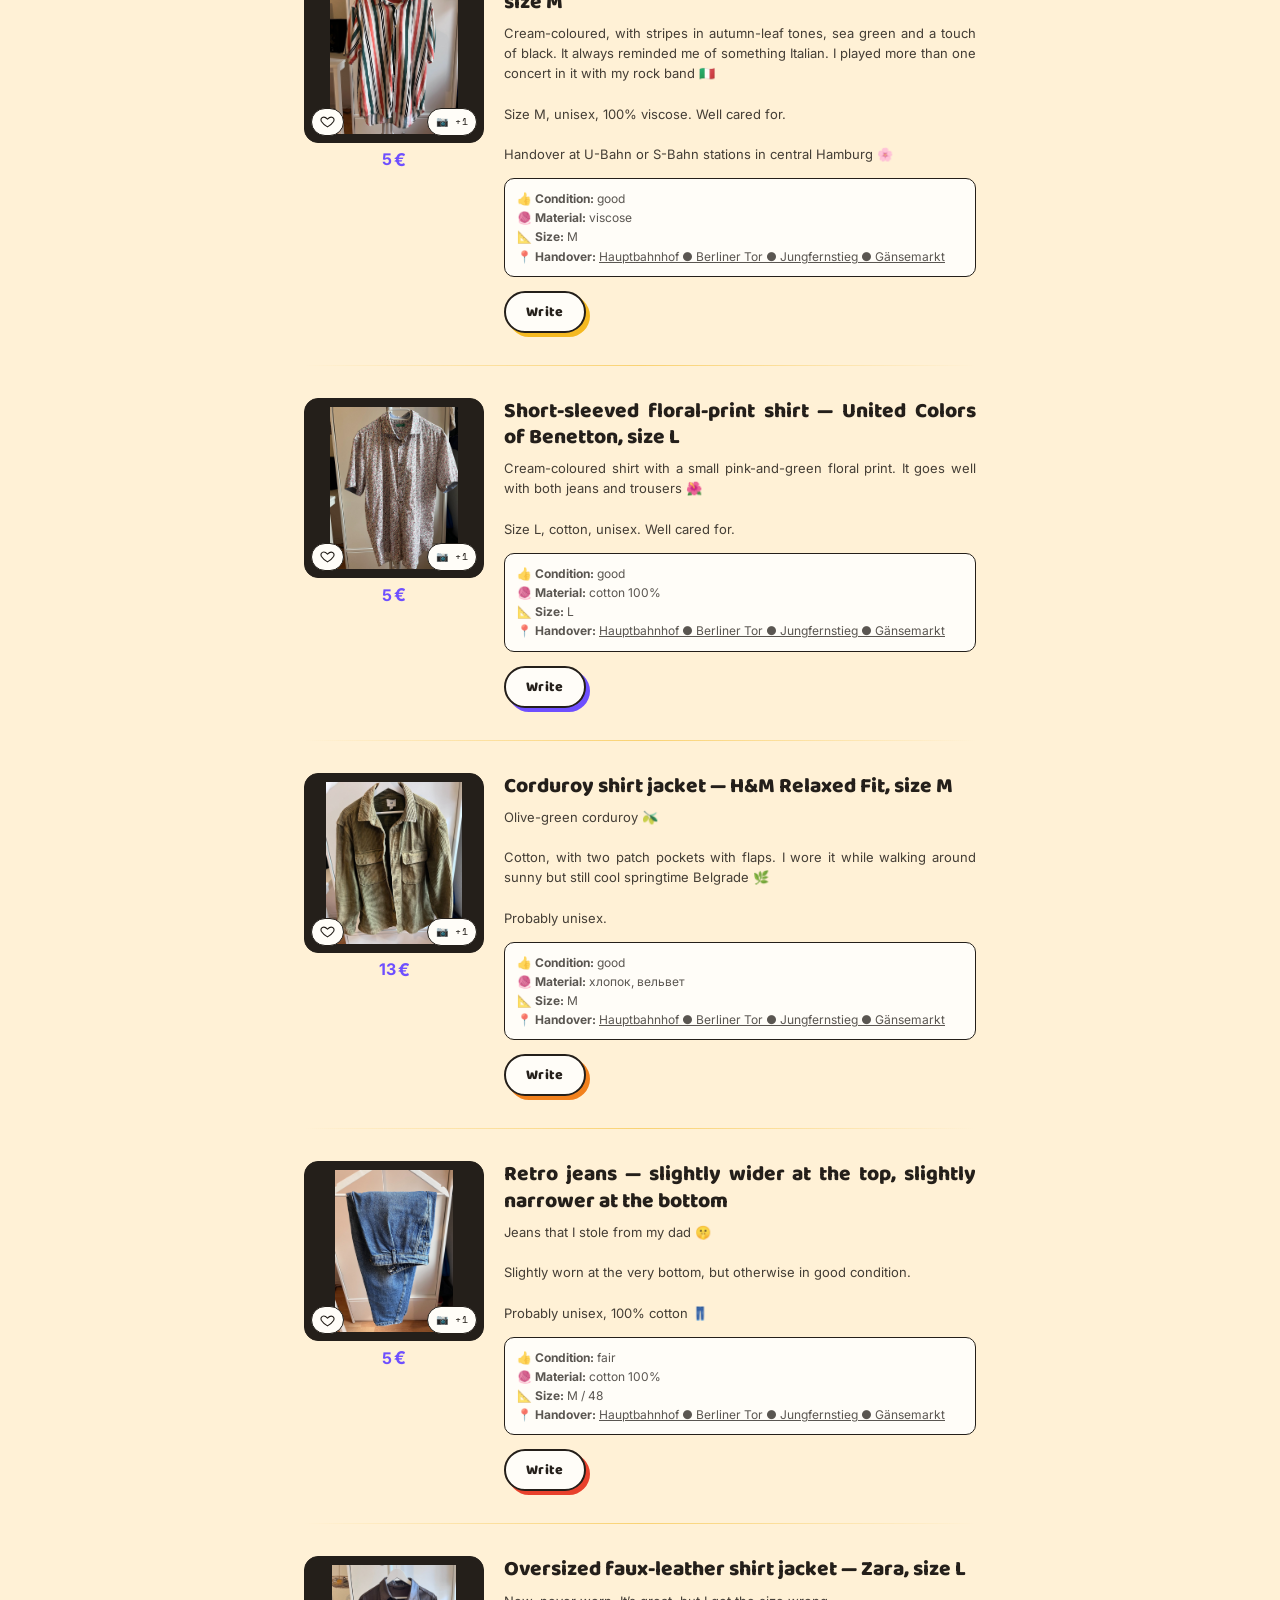
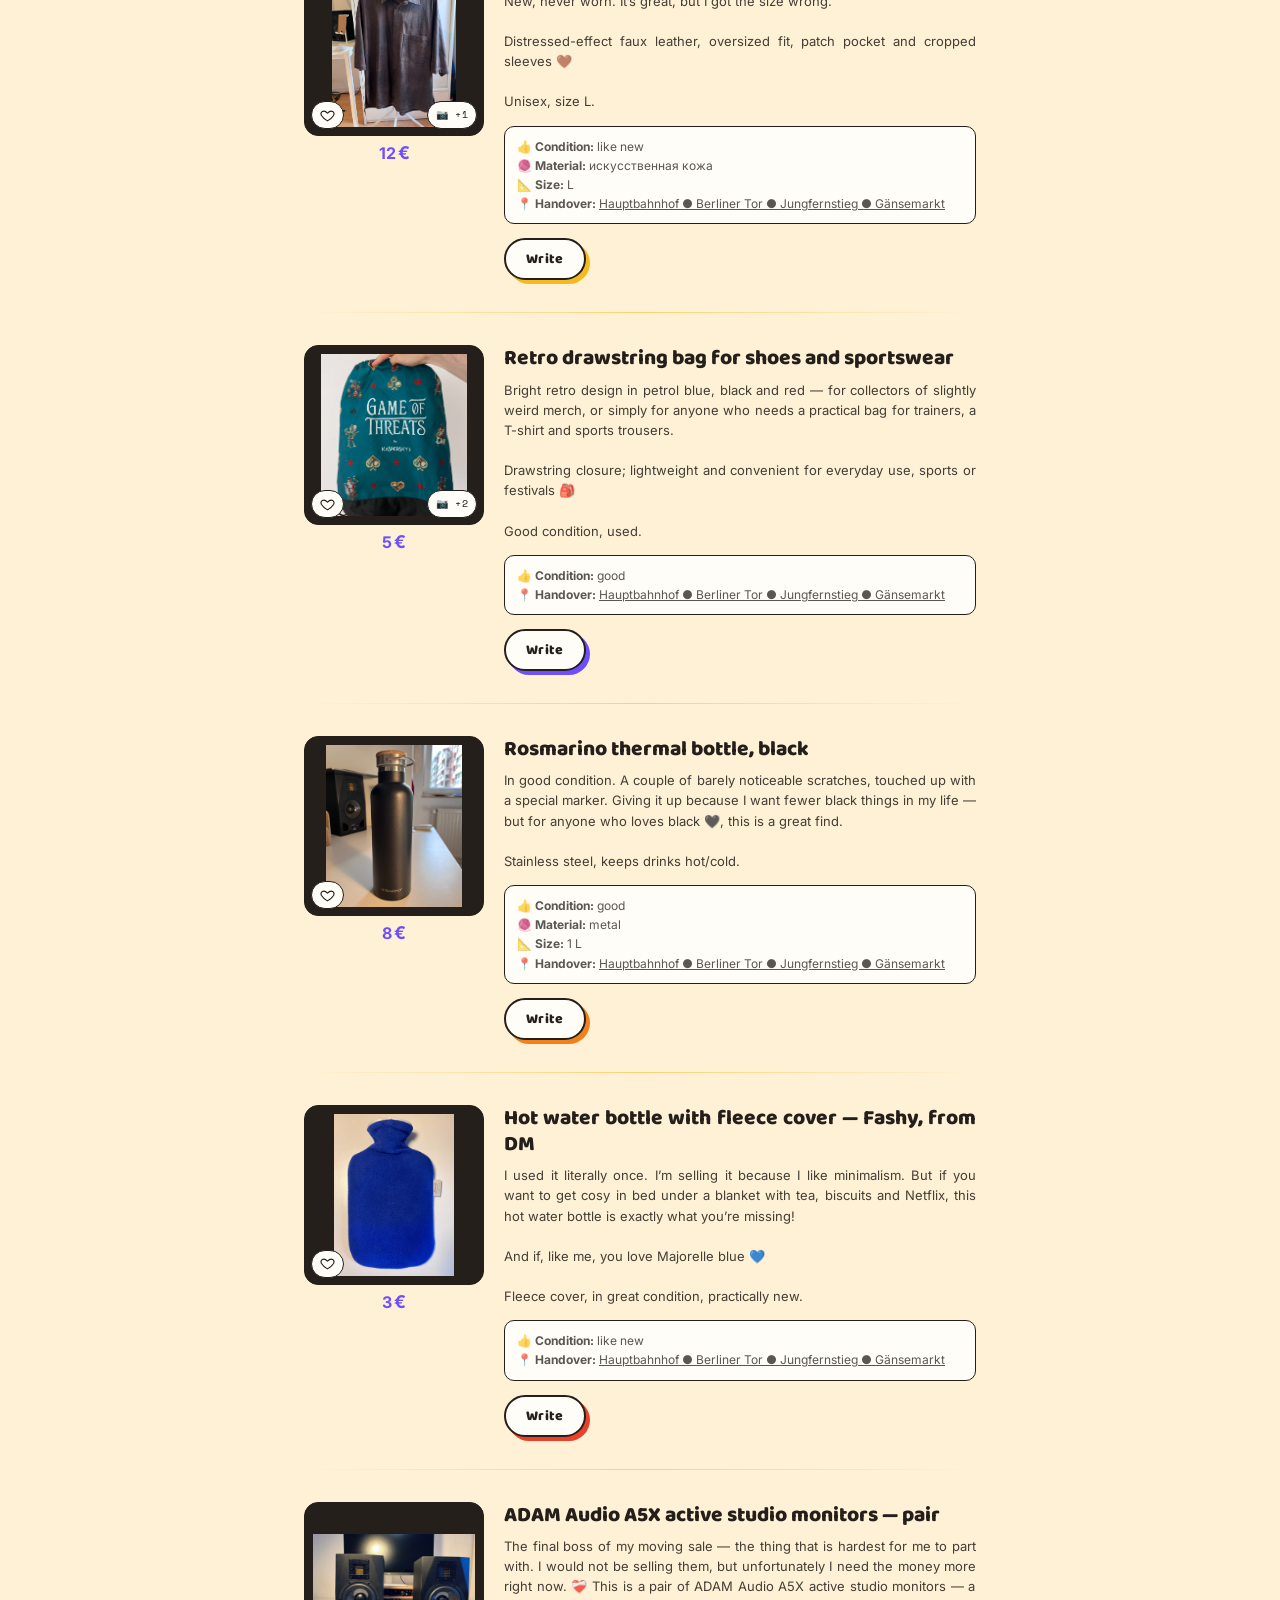
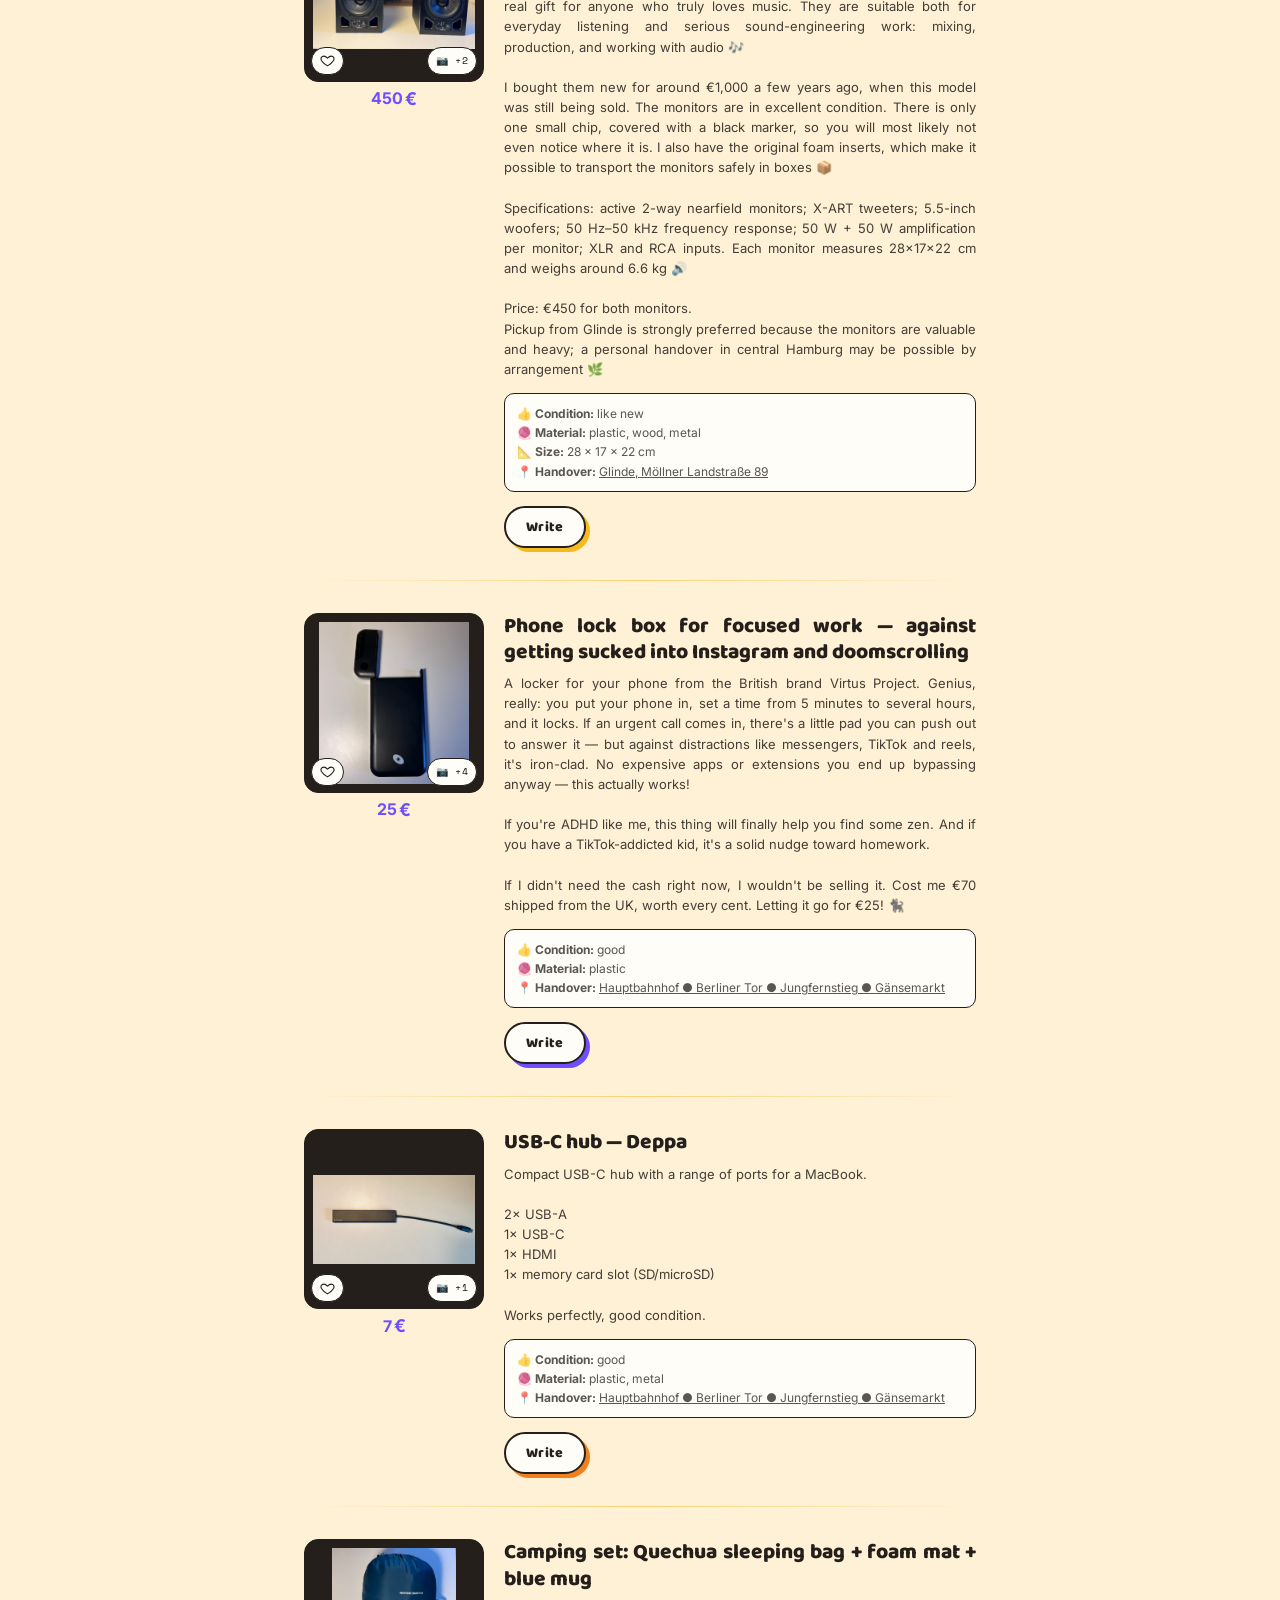
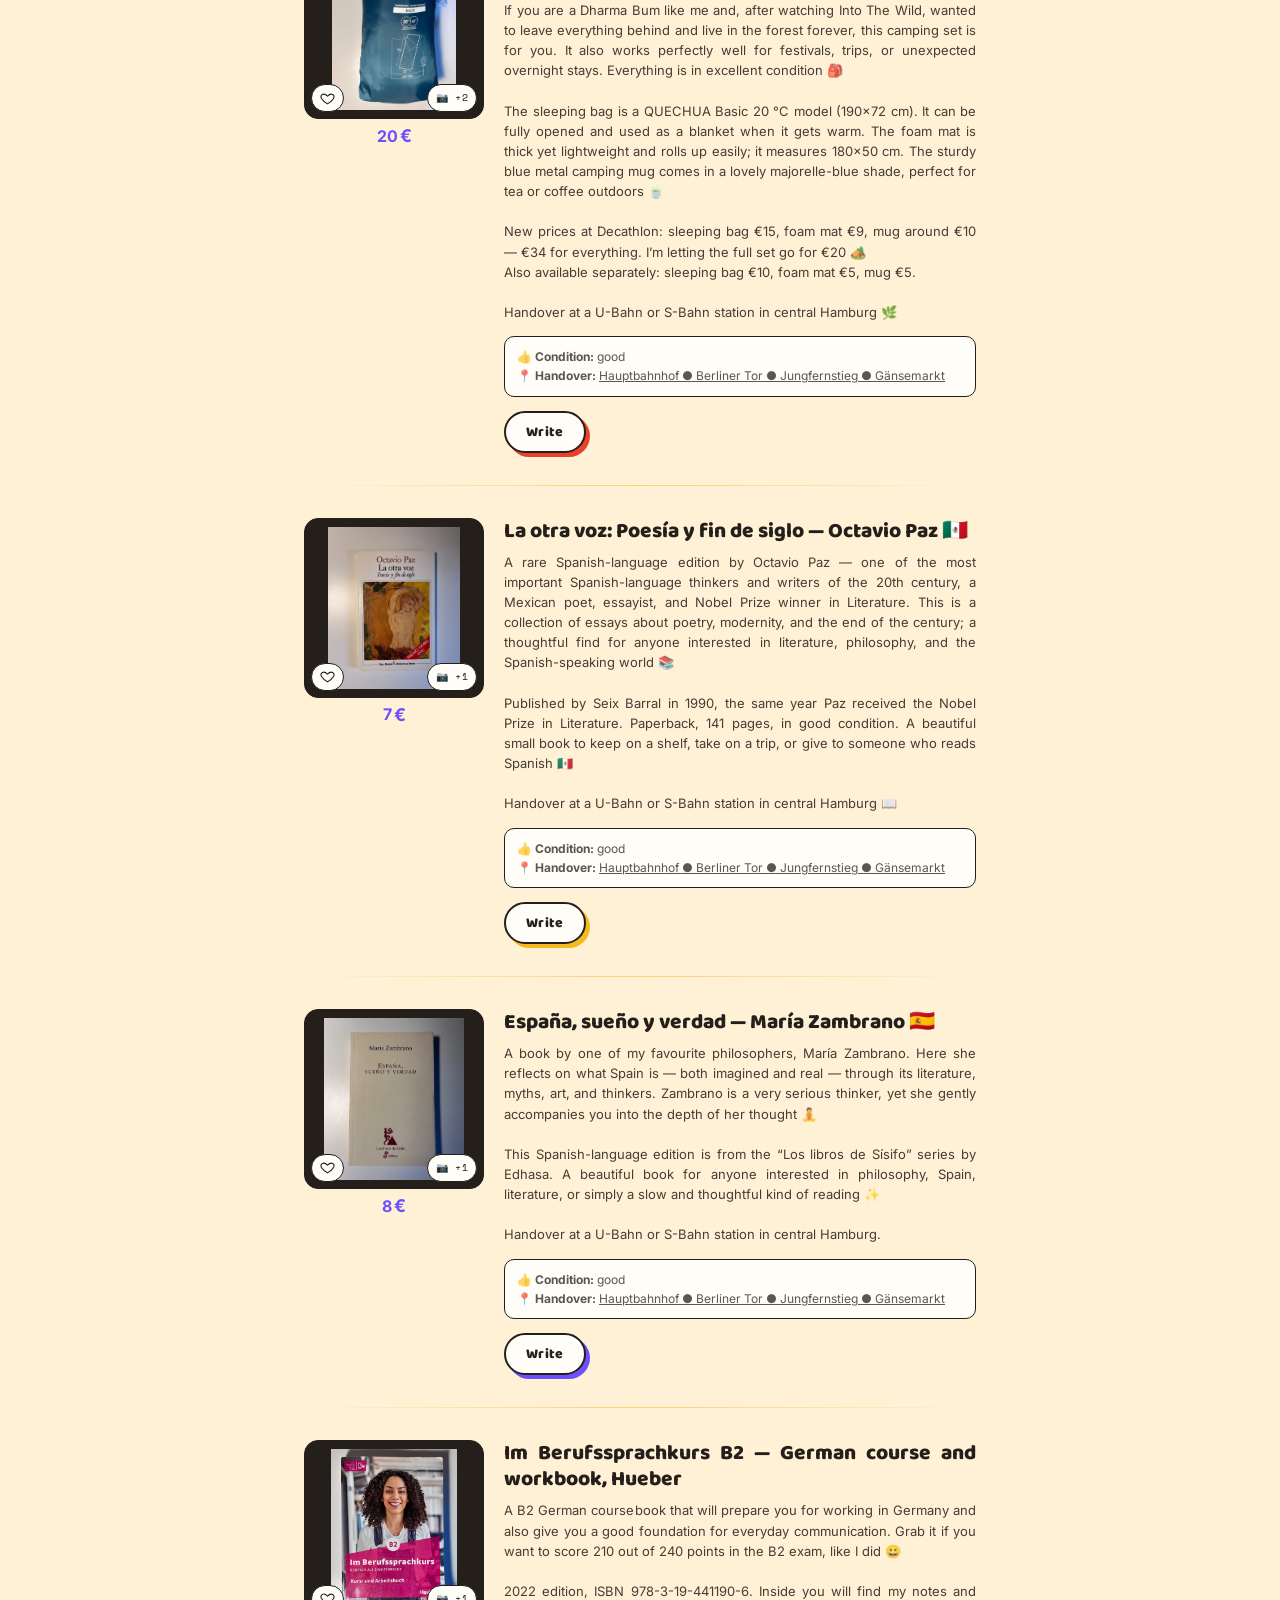
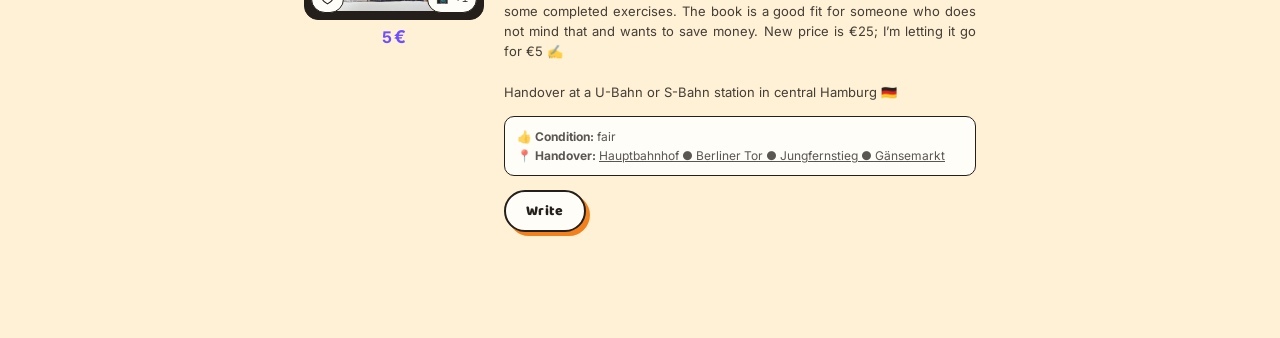
==== commit a6d05bfb: "Add files via upload" ====
--- a/index.html
+++ b/index.html
@@ -4,19 +4,22 @@
 <meta charset="UTF-8">
 <meta name="viewport" content="width=device-width, initial-scale=1.0">
 <title>My Stuff</title>
-<meta name="description" content="Hallo! Hola! Привет! Merhaba! مرحباً! 你好! Ich ziehe nach Berlin und suche neue Besitzer:innen für meine Sachen. Alles muss raus!">
+<meta name="description" content="Hallo! Привет! Merhaba! مرحباً! 你好! Ich ziehe nach Berlin und suche neue Besitzer:innen für meine Sachen. Alles muss raus!">
 <meta property="og:type" content="website">
 <meta property="og:url" content="https://stepan-botarev.github.io/my-stuff/">
 <meta property="og:title" content="My Stuff">
-<meta property="og:description" content="Hallo! Hola! Привет! Merhaba! مرحباً! 你好! Ich ziehe nach Berlin und suche neue Besitzer:innen für meine Sachen. Alles muss raus!">
+<meta property="og:description" content="Hallo! Привет! Merhaba! مرحباً! 你好! Ich ziehe nach Berlin und suche neue Besitzer:innen für meine Sachen. Alles muss raus!">
 <meta property="og:image" content="https://stepan-botarev.github.io/my-stuff/images/og-image.png">
 <meta property="og:image:width" content="1200">
 <meta property="og:image:height" content="1200">
 <meta name="twitter:card" content="summary_large_image">
 <meta name="twitter:title" content="My Stuff">
-<meta name="twitter:description" content="Hallo! Hola! Привет! Merhaba! مرحباً! 你好! Ich ziehe nach Berlin und suche neue Besitzer:innen für meine Sachen. Alles muss raus!">
+<meta name="twitter:description" content="Hallo! Привет! Merhaba! مرحباً! 你好! Ich ziehe nach Berlin und suche neue Besitzer:innen für meine Sachen. Alles muss raus!">
 <meta name="twitter:image" content="https://stepan-botarev.github.io/my-stuff/images/og-image.png">
 <link rel="icon" type="image/svg+xml" href="favicon.svg">
+<link rel="apple-touch-icon" href="images/apple-touch-icon.png">
+<link rel="manifest" href="manifest.json">
+<meta name="theme-color" content="#FFF1D6">
 <link rel="preconnect" href="https://fonts.googleapis.com">
 <link rel="preconnect" href="https://fonts.gstatic.com" crossorigin>
 <link href="https://fonts.googleapis.com/css2?family=Space+Mono:wght@400;700&family=DM+Serif+Display:ital@0;1&family=Baloo+2:wght@800&family=Nunito:wght@800;900&family=Inter:wght@400;500;600;700;800&display=swap" rel="stylesheet">
